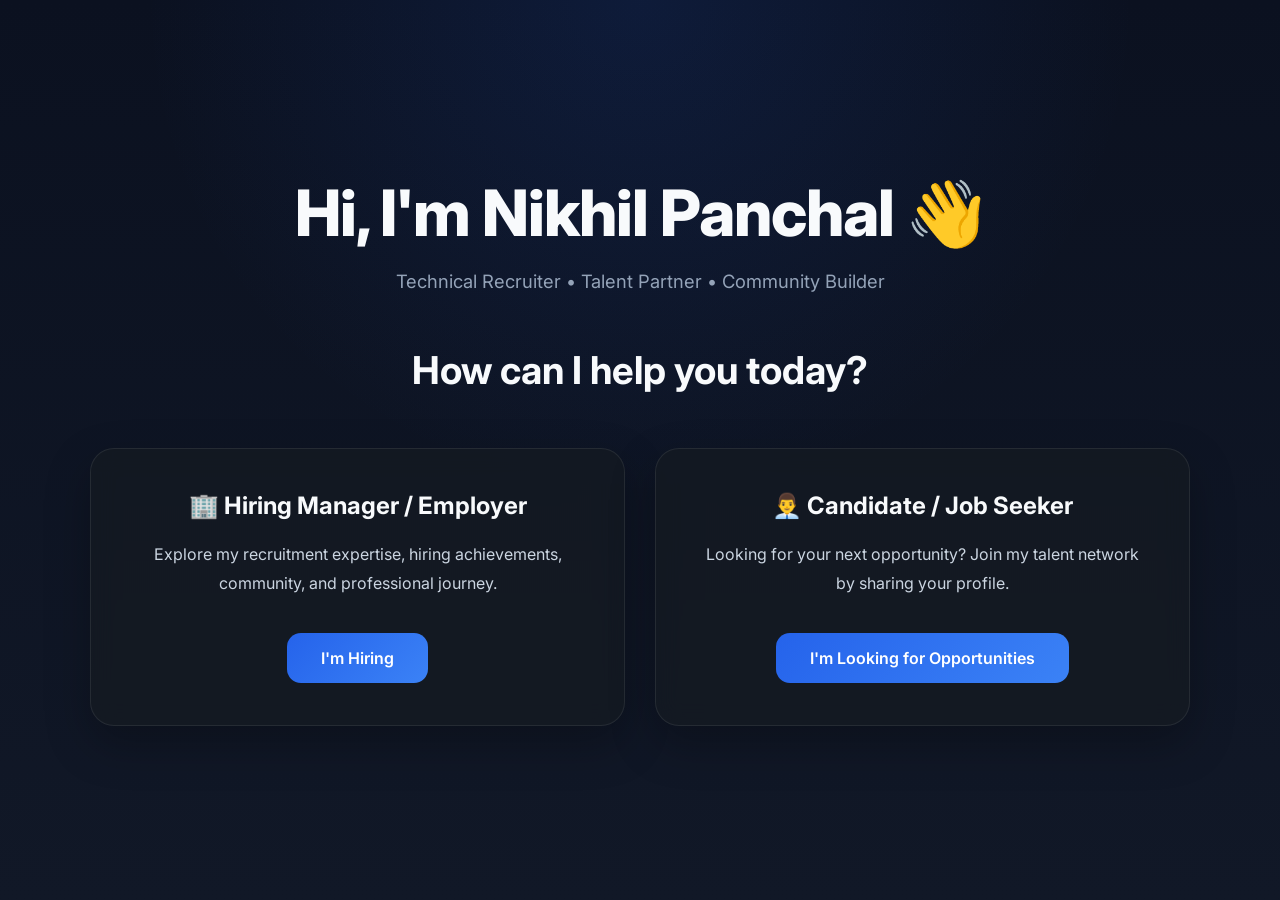
==== index.html @ cc6cc785 "Launch new recruiter portfolio with SEO and GitHub Pages updates" ====
<!DOCTYPE html>
<html lang="en">
<head>
    <meta charset="UTF-8">
    <meta name="viewport" content="width=device-width, initial-scale=1.0">
    <title>Nikhil Panchal | Welcome</title>

    <link rel="icon" href="assets/Icons/favicon.ico">
    <link rel="stylesheet" href="landing.css">
</head>

<body>

<div class="container">

    <div class="content">

        <h1>Hi, I'm Nikhil Panchal 👋</h1>

        <p class="tagline">
            Technical Recruiter • Talent Partner • Community Builder
        </p>

        <h2>How can I help you today?</h2>

        <div class="card-container">

            <div class="card">

                <h3>🏢 Hiring Manager / Employer</h3>

                <p>
                    Explore my recruitment expertise,
                    hiring achievements,
                    community,
                    and professional journey.
                </p>

                <a href="portfolio.html?visitor=hiring" class="btn">
                 I'm Hiring
                </a>

            </div>

            <div class="card">

                <h3>👨‍💼 Candidate / Job Seeker</h3>

                <p>
                    Looking for your next opportunity?
                    Join my talent network by sharing your profile.
                </p>

                <a href="portfolio.html?visitor=candidate" class="btn">
                I'm Looking for Opportunities
                </a>

            </div>

        </div>

    </div>

</div>

</body>
</html>
---- landing.css ----
/* Google Font */
@import url('https://fonts.googleapis.com/css2?family=Inter:wght@300;400;500;600;700&display=swap');

*{
    margin:0;
    padding:0;
    box-sizing:border-box;
}

body{
    font-family:'Inter',sans-serif;
    color:#F8FAFC;

    background:
        radial-gradient(circle at top,#2563EB20,transparent 45%),
        linear-gradient(180deg,#0B1120,#111827);

    overflow-x:hidden;
}

.container{
    min-height:100vh;

    display:flex;

    justify-content:center;

    align-items:center;

    padding:60px 24px;

    position:relative;
}

.content{
    width:100%;
    max-width:1100px;
    text-align:center;
}

h1{

    font-size:4rem;

    font-weight:800;

    letter-spacing:-1px;

    margin-bottom:18px;

    opacity:0;

    animation:fadeDown .8s forwards;

}

.tagline{

    color:#94A3B8;

    font-size:1.15rem;

    margin-bottom:55px;

    opacity:0;

    animation:fadeDown .8s .15s forwards;

}

h2{

    font-size:2.4rem;

    margin-bottom:55px;

    opacity:0;

    animation:fadeDown .8s .3s forwards;

}

.card-container{
    display:grid;
    grid-template-columns:repeat(auto-fit,minmax(320px,1fr));
    gap:30px;
}

.card{

    background:rgba(22,27,34,.72);

    backdrop-filter:blur(12px);

    border:1px solid rgba(255,255,255,.08);

    border-radius:24px;

    padding:42px;

    box-shadow:
        0 18px 45px rgba(0,0,0,.25);

    transition:.35s;

    opacity:0;

    animation:fadeUp .8s forwards;

}

.card:hover{

    transform:
        translateY(-8px)
        scale(1.02);

    border-color:#3B82F6;

    box-shadow:
        0 30px 60px rgba(37,99,235,.22);

}

.card h3{

    font-size:1.5rem;

    margin-bottom:20px;
}

.card p{

    color:#CBD5E1;

    line-height:1.8;

    margin-bottom:35px;

}

.btn{

    display:inline-block;

    text-decoration:none;

    color:white;

    background:linear-gradient(135deg,#2563EB,#3B82F6);

    padding:15px 34px;

    border-radius:14px;

    font-weight:600;

    transition:.35s;

}

.btn:hover{

    transform:translateY(-2px);

    box-shadow:

    0 12px 30px rgba(37,99,235,.35);

}

@media(max-width:768px){

    h1{

        font-size:2.2rem;
    }

    h2{

        font-size:1.6rem;
    }

    .card{

        padding:30px;
    }
}

.success-icon{
    font-size:70px;
    margin-bottom:20px;
}

.privacy-note{
    margin-top:20px;
    font-size:15px;
    color:#666;
}

.button-group{
    display:flex;
    justify-content:center;
    gap:15px;
    flex-wrap:wrap;
    margin-top:30px;
}

.btn-secondary{
    background:#ffffff;
    color:#2563eb;
    border:2px solid #2563eb;
}

.btn-secondary:hover{
    background:#2563eb;
    color:#fff;
}

.thank-you-card{
    max-width:650px;
    text-align:center;
}

.success-icon{
    font-size:70px;
    margin-bottom:20px;
    animation:pop .6s ease;
}

@keyframes pop{
    0%{
        transform:scale(.5);
        opacity:0;
    }
    100%{
        transform:scale(1);
        opacity:1;
    }
}

.thankyou-buttons{
    display:flex;
    flex-direction:column;
    gap:15px;
    margin-top:30px;
}

.btn-outline{
    background:#fff;
    color:#2563eb;
    border:2px solid #2563eb;
}

.btn-outline:hover{
    background:#2563eb;
    color:#fff;
}

.card:nth-child(1){

    animation-delay:.45s;

}

.card:nth-child(2){

    animation-delay:.6s;

}

@keyframes fadeDown{

    from{

        opacity:0;

        transform:translateY(-30px);

    }

    to{

        opacity:1;

        transform:translateY(0);

    }

}

@keyframes fadeUp{

    from{

        opacity:0;

        transform:translateY(30px);

    }

    to{

        opacity:1;

        transform:translateY(0);

    }

}
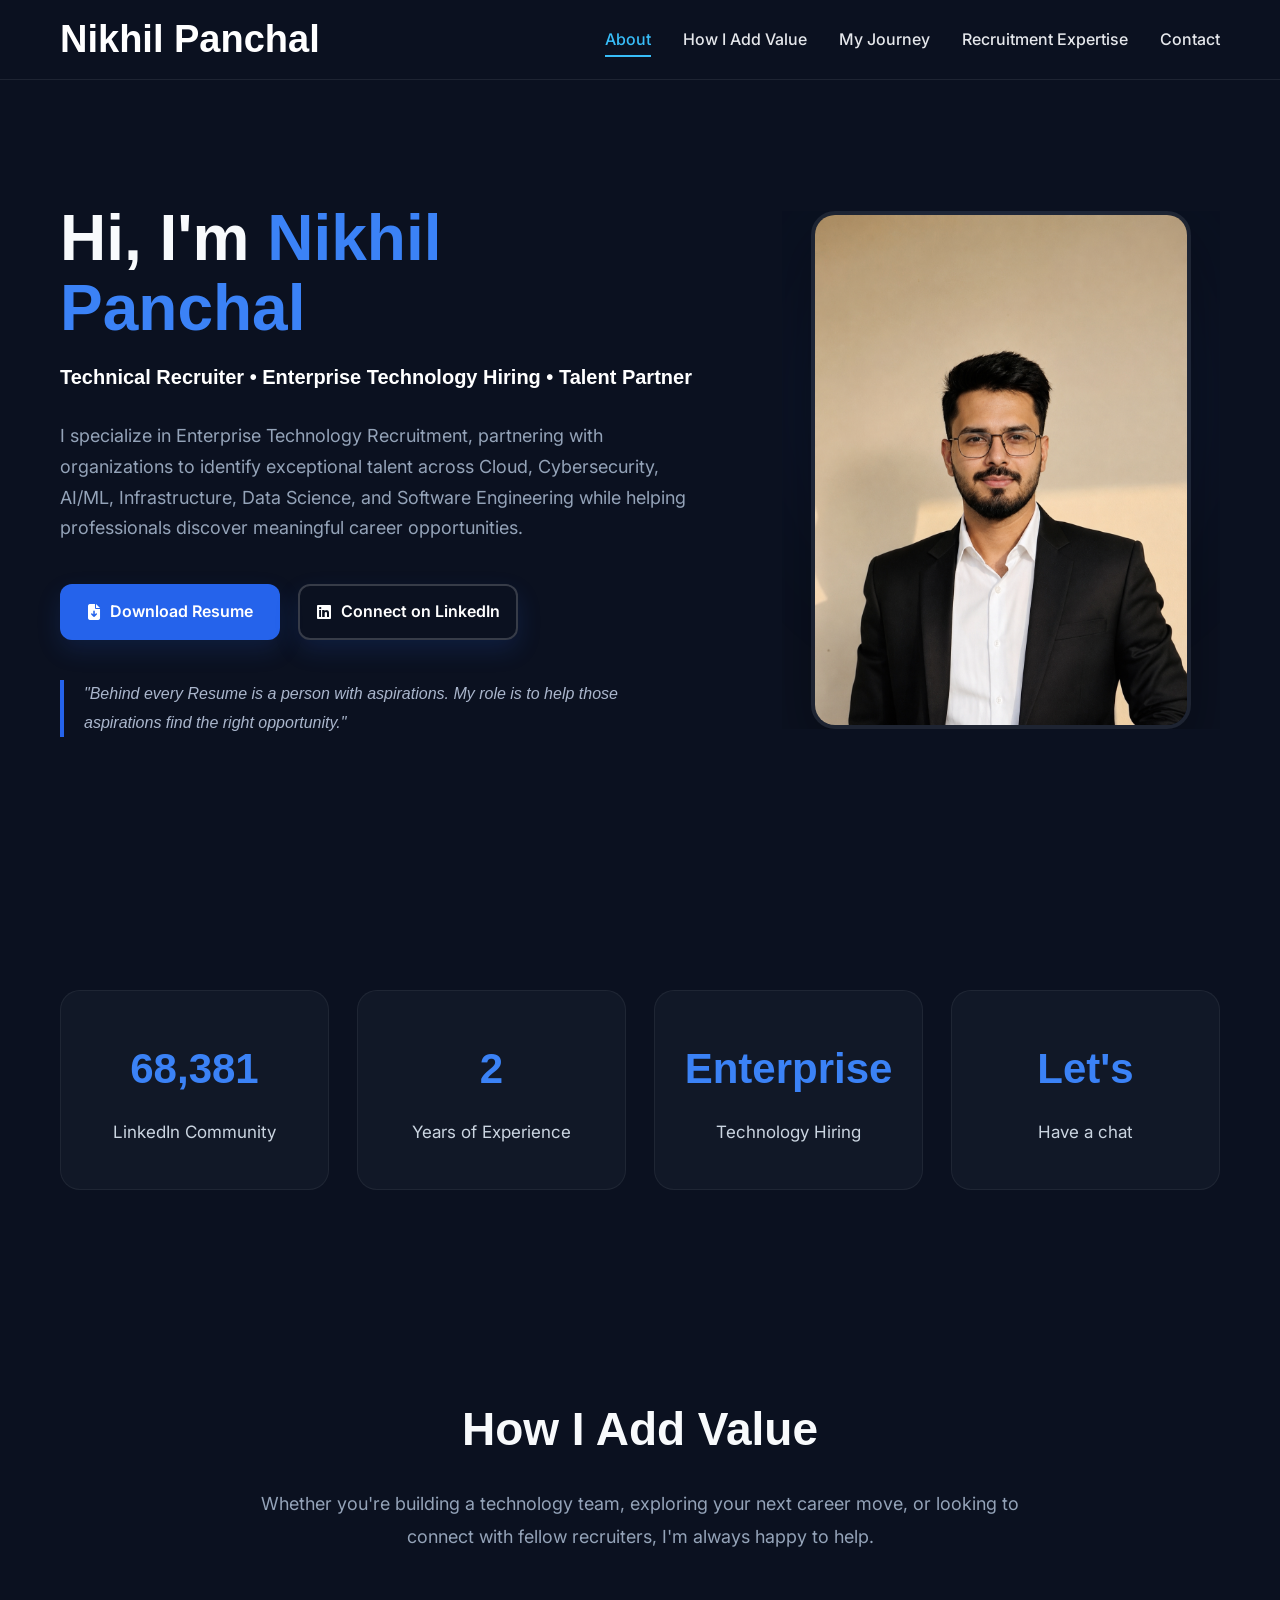
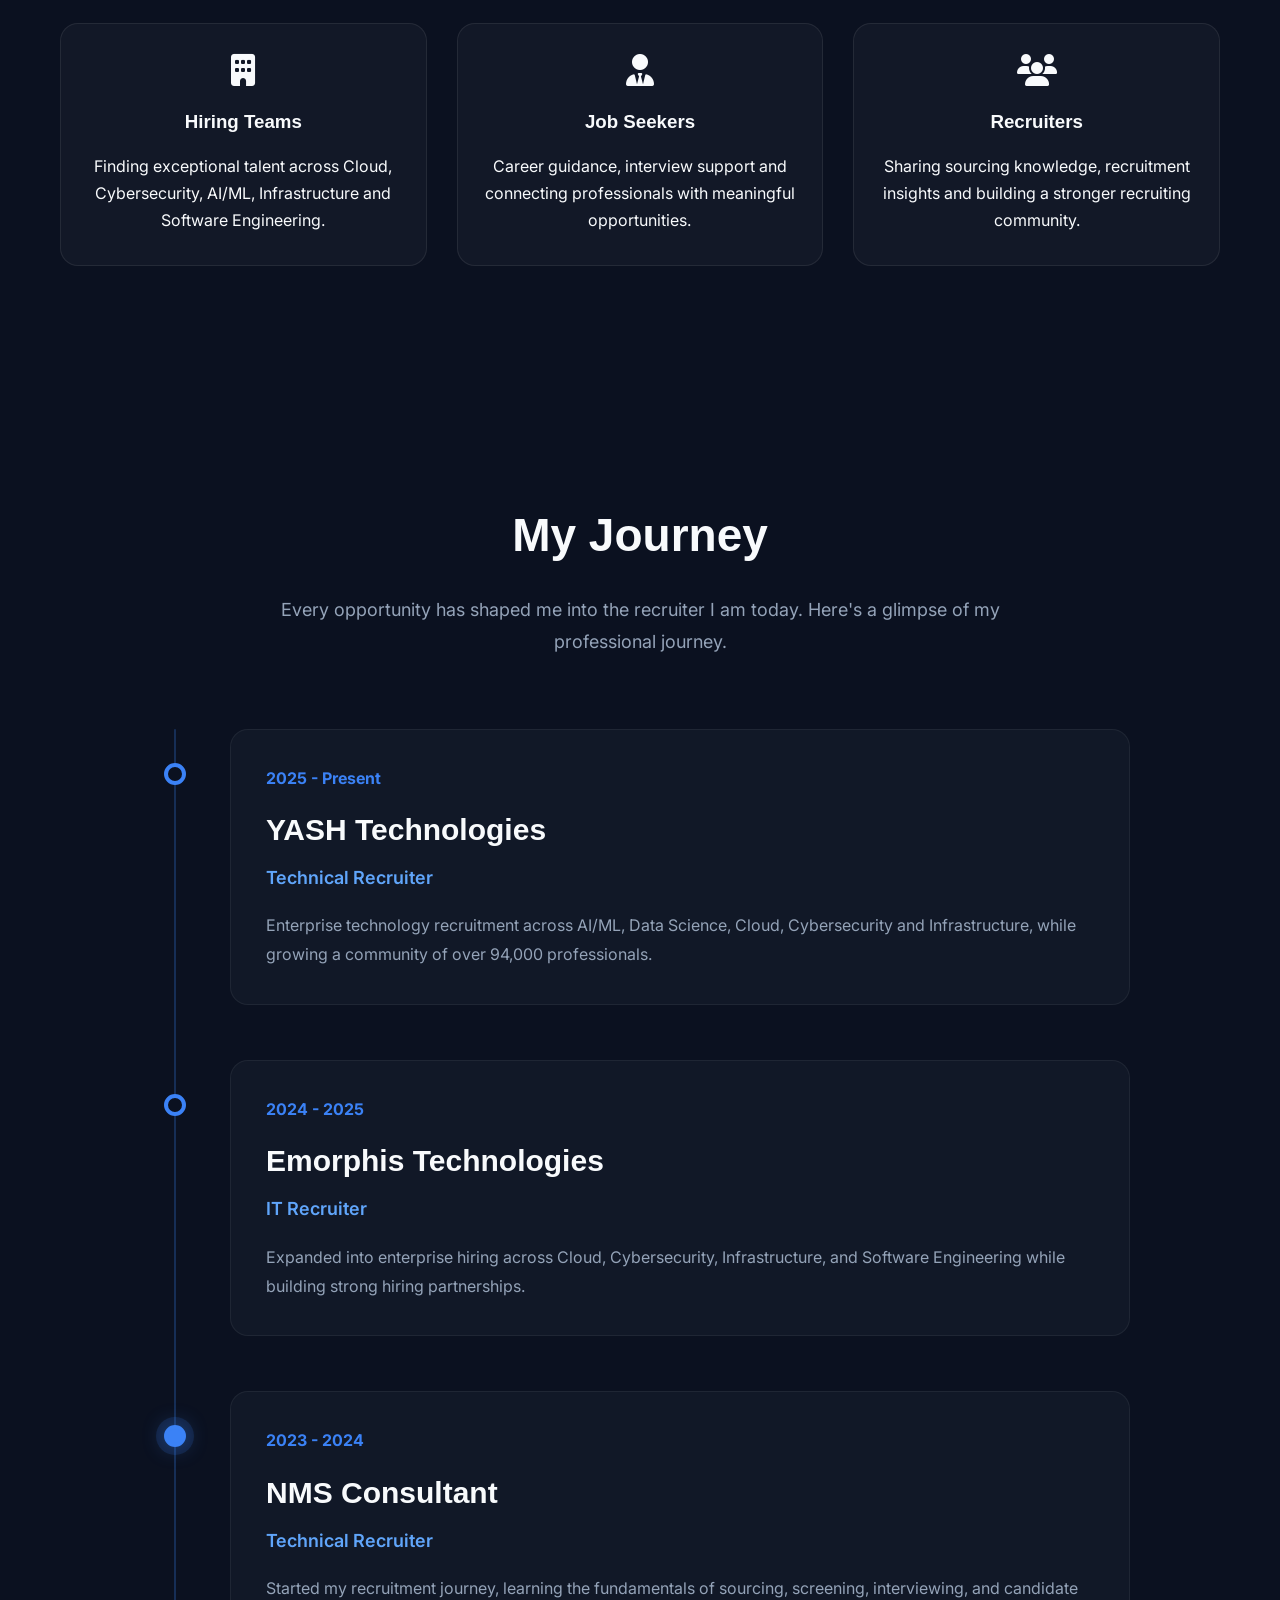
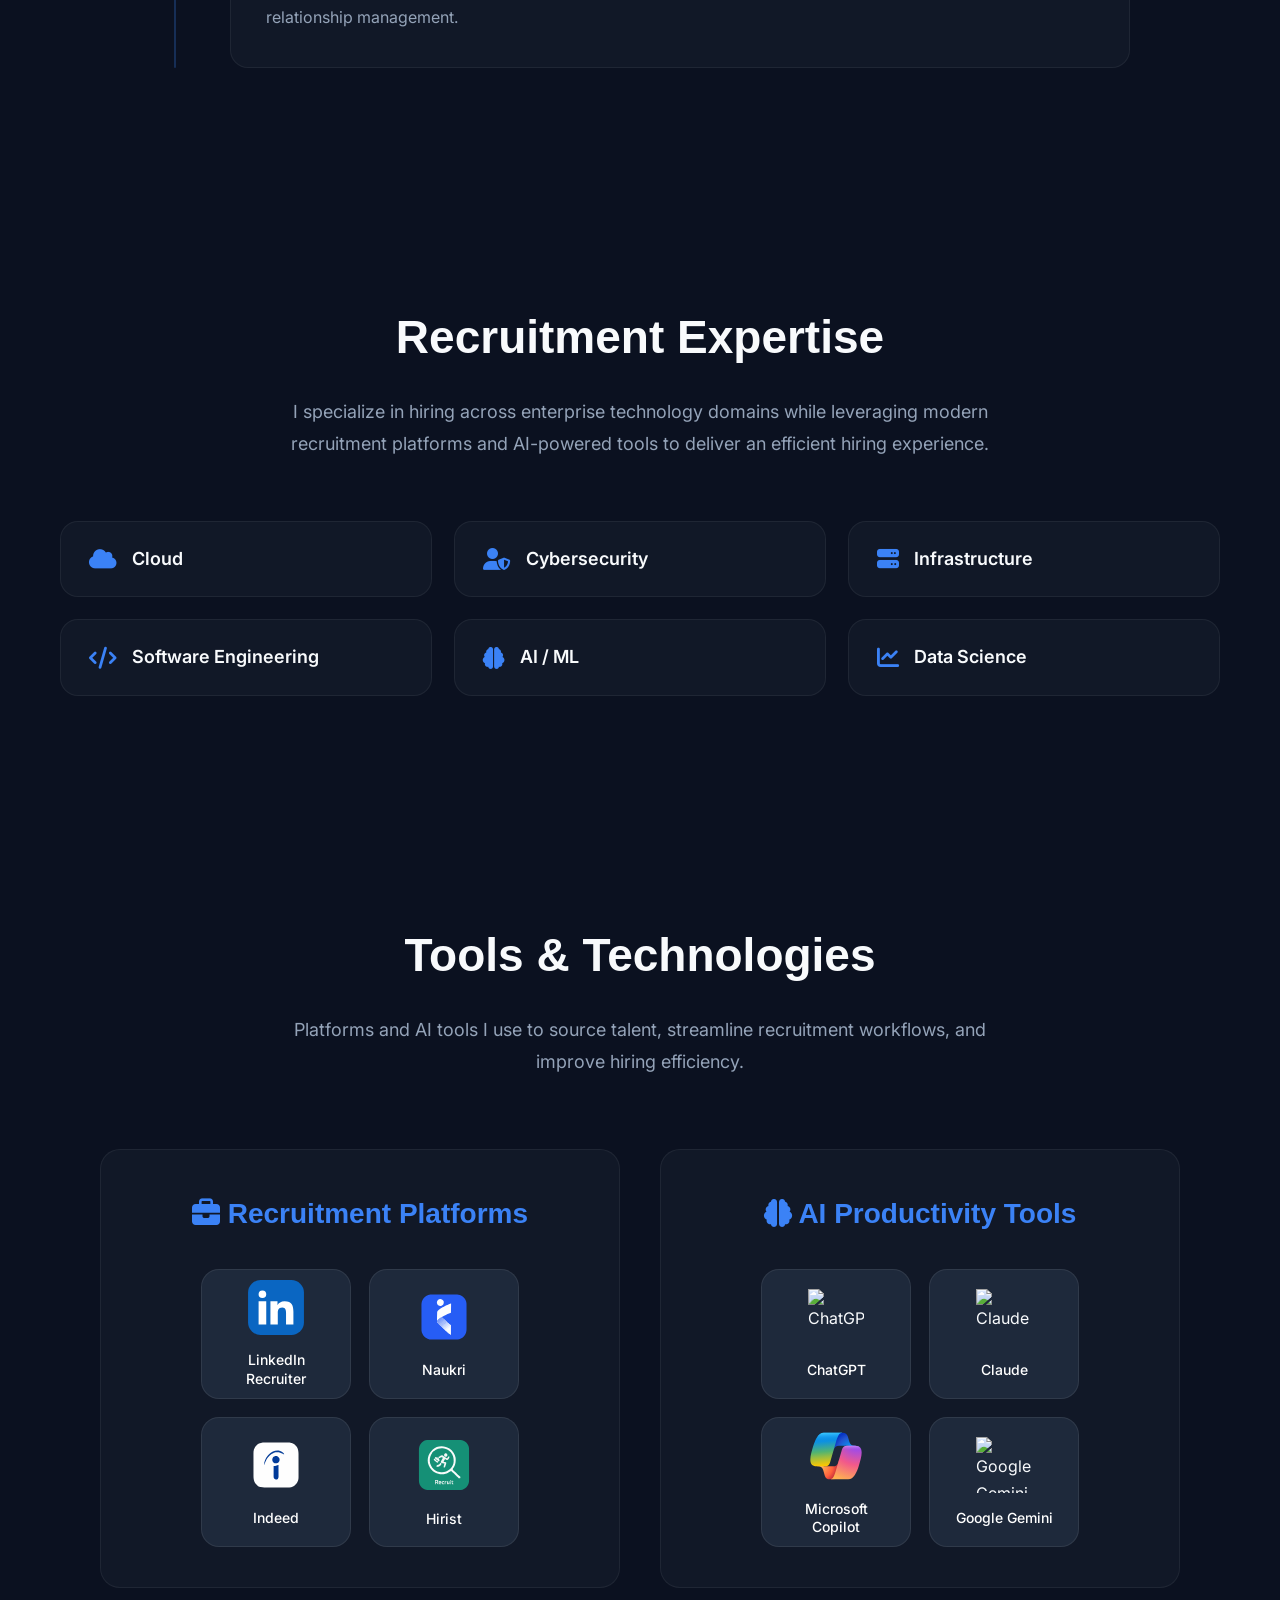
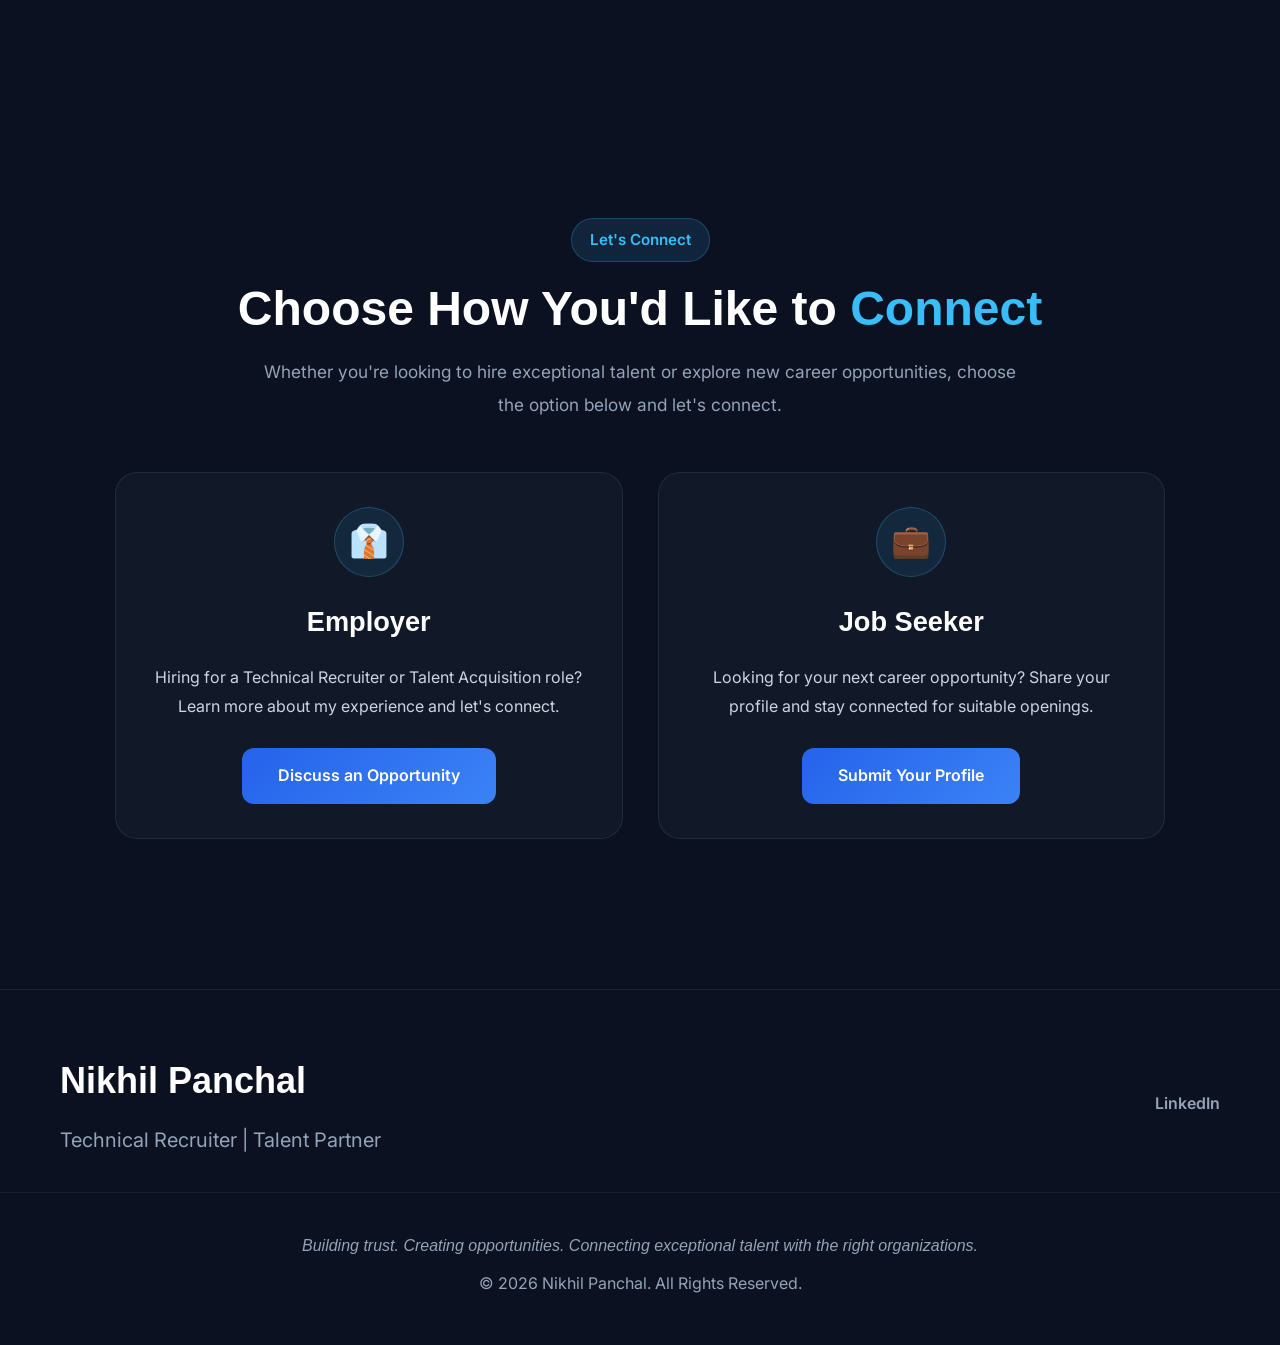
==== commit fb1189ce: "Redesign portfolio contact flow and remove landing page" ====
--- a/index.html
+++ b/index.html
@@ -1,58 +1,588 @@
 <!DOCTYPE html>
 <html lang="en">
+
 <head>
+
+    <!-- ==========================================
+         BASIC META
+    =========================================== -->
+
     <meta charset="UTF-8">
+
     <meta name="viewport" content="width=device-width, initial-scale=1.0">
-    <title>Nikhil Panchal | Welcome</title>
-
-    <link rel="icon" href="assets/Icons/favicon.ico">
-    <link rel="stylesheet" href="landing.css">
+
+    <title>Nikhil Panchal | Technical Recruiter | Talent Partner</title>
+
+    <meta name="description"
+        content="Technical Recruiter with experience in Enterprise Technology Hiring across Cloud, Cybersecurity, AI/ML, Data Science, Infrastructure and Software Engineering. Explore my experience, skills and recruitment expertise.">
+
+    <meta name="keywords"
+        content="Technical Recruiter, Talent Acquisition, IT Recruiter, Enterprise Hiring, Cloud Recruitment, Cybersecurity Recruitment, AI Recruitment, Data Science Recruitment, Recruitment Portfolio, Nikhil Panchal">
+
+    <meta name="author"
+        content="Nikhil Panchal">
+
+    <meta name="robots"
+        content="index, follow">
+
+    <meta name="theme-color"
+        content="#0F172A">
+
+    <!-- ==========================================
+         CANONICAL
+    =========================================== -->
+
+    <link rel="canonical" href="https://nikhillpanchal.github.io/Nikhil-Panchal---Portfolio/">
+
+    <!-- ==========================================
+         FAVICON
+    =========================================== -->
+
+    <link rel="icon"
+        type="image/png"
+        href="assets/images/favicon.png">
+
+    <link rel="apple-touch-icon"
+        href="assets/images/favicon.png">
+
+    <!-- ==========================================
+         OPEN GRAPH (LinkedIn / Facebook / WhatsApp)
+    =========================================== -->
+
+    <meta property="og:title"
+        content="Nikhil Panchal | Technical Recruiter">
+
+    <meta property="og:description"
+        content="Technical Recruiter specializing in Enterprise Technology Hiring, Cloud, Cybersecurity, AI/ML, Infrastructure and Software Engineering.">
+
+    <meta property="og:type"
+        content="website">
+
+    <meta property="og:url"
+      content="https://nikhillpanchal.github.io/Nikhil-Panchal---Portfolio/">
+
+    <meta property="og:image"
+      content="https://nikhillpanchal.github.io/Nikhil-Panchal---Portfolio/assets/images/og-image.jpg">
+
+    <meta property="og:site_name"
+        content="Nikhil Panchal Portfolio">
+
+    <meta property="og:locale"
+        content="en_IN">
+
+
+    <!-- ==========================================
+         MICROSOFT
+    =========================================== -->
+
+    <meta name="msapplication-TileColor"
+        content="#0F172A">
+
+    <!-- ==========================================
+         GOOGLE FONTS
+    =========================================== -->
+
+    <link rel="preconnect"
+        href="https://fonts.googleapis.com">
+
+    <link rel="preconnect"
+        href="https://fonts.gstatic.com"
+        crossorigin>
+
+    <link
+        href="https://fonts.googleapis.com/css2?family=Inter:wght@300;400;500;600;700&family=Plus+Jakarta+Sans:wght@600;700;800&display=swap"
+        rel="stylesheet">
+
+    <!-- ==========================================
+         FONT AWESOME
+    =========================================== -->
+
+    <link rel="stylesheet"
+        href="https://cdnjs.cloudflare.com/ajax/libs/font-awesome/6.7.2/css/all.min.css">
+
+    <!-- ==========================================
+         MAIN CSS
+    =========================================== -->
+
+    <link rel="stylesheet"
+        href="style.css">
+
+    <!-- ==========================================
+         STRUCTURED DATA (SEO)
+    =========================================== -->
+
+    <script type="application/ld+json">
+{
+  "@context": "https://schema.org",
+  "@type": "Person",
+  "name": "Nikhil Panchal",
+  "jobTitle": "Technical Recruiter",
+  "url": "https://nikhillpanchal.github.io/Nikhil-Panchal---Portfolio/",
+  "image": "https://nikhillpanchal.github.io/Nikhil-Panchal---Portfolio/assets/images/og-image.jpg",
+  "sameAs": [
+    "https://www.linkedin.com/in/nikhilpanchal07/"
+  ]
+}
+</script>
+
 </head>
 
 <body>
 
-<div class="container">
-
-    <div class="content">
-
-        <h1>Hi, I'm Nikhil Panchal 👋</h1>
-
-        <p class="tagline">
-            Technical Recruiter • Talent Partner • Community Builder
+    <div id="loader">
+    <div class="spinner"></div>
+</div>
+
+
+<div id="scrollProgress"></div>
+
+    <!-- ================= NAVBAR ================= -->
+
+    <header class="navbar">
+    <div class="container">
+
+        <h2 class="logo">Nikhil Panchal</h2>
+
+        <button class="menu-toggle" id="menuToggle" aria-label="Open Menu">
+        &#9776;
+       </button>
+
+        <nav id="navbar">
+            <ul>
+                <li><a href="#hero" class="nav-link">About</a></li>
+                <li><a href="#help" class="nav-link">How I Add Value</a></li>
+                <li><a href="#journey" class="nav-link">My Journey</a></li>
+                <li><a href="#expertise" class="nav-link">Recruitment Expertise</a></li>
+                <li><a href="#contact" class="nav-link">Contact</a></li>
+            </ul>
+        </nav>
+
+    </div>
+</header>
+
+    <!-- ================= HERO ================= -->
+
+    <section id="hero" class="hero fade-section">
+
+        <div class="container hero-content">
+
+            <div class="hero-text">
+
+                <h1>
+
+                    Hi, I'm <span>Nikhil Panchal</span>
+
+                </h1>
+
+               <h2>
+               Technical Recruiter • Enterprise Technology Hiring • Talent Partner
+               </h2>
+
+               <p>
+                I specialize in Enterprise Technology Recruitment, partnering with organizations to identify exceptional talent across Cloud, Cybersecurity, AI/ML, Infrastructure, Data Science, and Software Engineering while helping professionals discover meaningful career opportunities.
+               </p>
+
+                <div class="hero-buttons">
+
+   <a id="resume-download"
+   href="assets/documents/Nikhil_Panchal.pdf"
+   download="Nikhil_Panchal.pdf"
+   class="btn btn-primary">
+    <i class="fas fa-file-arrow-down"></i>
+    Download Resume
+</a>
+
+    <a href="https://www.linkedin.com/in/nikhilpanchal07/"
+       target="_blank"
+       class="btn btn-secondary">
+        <i class="fab fa-linkedin"></i>
+        Connect on LinkedIn
+    </a>
+
+</div>
+<div class="hero-quote">
+
+    <p>
+        "Behind every Resume is a person with aspirations. My role is to help those aspirations find the right opportunity."
+    </p>
+
+</div>
+
+</div>
+
+<div class="hero-image">
+
+    <img src="assets/images/profile.jpeg" alt="Nikhil Panchal">
+
+</div>
+
+</div>
+
+</section>
+
+    
+
+    <!-- ================= STATS ================= -->
+
+    <section id="stats" class="fade-section">
+
+        <div class="container stats-grid">
+
+            <div class="card">
+
+                <h3 class="counter" data-target="94000">0</h3>
+                <p>LinkedIn Community</p>
+
+            </div>
+
+            <div class="card">
+
+                <h3 class="counter" data-target="3">0</h3>
+                <p>Years of Experience</p>
+
+            </div>
+
+            <div class="card">
+
+                <h3>Enterprise</h3>
+
+                <p>Technology Hiring</p>
+
+            </div>
+
+            <div class="card">
+
+                <h3>Let's</h3>
+
+                <p>Have a chat</p>
+
+            </div>
+
+        </div>
+
+    </section>
+
+<!-- ==========================
+     HOW I ADD VALUE
+========================== -->
+
+<section id="help" class="fade-section">
+
+    <div class="container">
+
+        <h2>How I Add Value</h2>
+
+        <p class="section-intro">
+            Whether you're building a technology team, exploring your next career move,
+            or looking to connect with fellow recruiters, I'm always happy to help.
         </p>
 
-        <h2>How can I help you today?</h2>
-
-        <div class="card-container">
-
-            <div class="card">
-
-                <h3>🏢 Hiring Manager / Employer</h3>
-
+        <div class="help-grid">
+
+            <div class="help-item">
+                <i class="fas fa-building"></i>
+                <h3>Hiring Teams</h3>
                 <p>
-                    Explore my recruitment expertise,
-                    hiring achievements,
-                    community,
-                    and professional journey.
+                    Finding exceptional talent across Cloud, Cybersecurity,
+                    AI/ML, Infrastructure and Software Engineering.
                 </p>
-
-                <a href="portfolio.html?visitor=hiring" class="btn">
-                 I'm Hiring
+            </div>
+
+            <div class="help-item">
+                <i class="fas fa-user-tie"></i>
+                <h3>Job Seekers</h3>
+                <p>
+                    Career guidance, interview support and connecting
+                    professionals with meaningful opportunities.
+                </p>
+            </div>
+
+            <div class="help-item">
+                <i class="fas fa-users"></i>
+                <h3>Recruiters</h3>
+                <p>
+                    Sharing sourcing knowledge, recruitment insights and
+                    building a stronger recruiting community.
+                </p>
+            </div>
+
+        </div>
+
+    </div>
+
+</section>
+
+
+
+    <!-- ================= ABOUT ================= -->
+
+
+
+    <!-- ==========================
+     MY JOURNEY
+========================== -->
+
+<section id="journey" class="fade-section">
+
+    <div class="container">
+
+        <h2>My Journey</h2>
+
+        <p class="section-intro">
+        Every opportunity has shaped me into the recruiter I am today. 
+        Here's a glimpse of my professional journey.
+
+        </p>
+
+        <div class="timeline">
+
+            <div class="timeline-item">
+                <div class="timeline-dot"></div>
+
+                <div class="timeline-content">
+
+                    <span class="timeline-year">2025 - Present</span>
+
+                    <h3>YASH Technologies</h3>
+
+                    <h4>Technical Recruiter</h4>
+
+                    <p> Enterprise technology recruitment across AI/ML, Data Science, Cloud, Cybersecurity and Infrastructure, while growing a community of over 94,000 professionals.
+
+                    </p>
+
+                </div>
+            </div>
+
+            <div class="timeline-item">
+                <div class="timeline-dot"></div>
+
+                <div class="timeline-content">
+
+                    <span class="timeline-year">2024 - 2025</span>
+
+                    <h3>Emorphis Technologies</h3>
+
+                    <h4>IT Recruiter</h4>
+
+                    <p>
+                        Expanded into enterprise hiring across Cloud, Cybersecurity,
+                        Infrastructure, and Software Engineering while building
+                        strong hiring partnerships.
+                    </p>
+
+                </div>
+            </div>
+
+            <div class="timeline-item">
+                <div class="timeline-dot active"></div>
+
+                <div class="timeline-content">
+
+                    <span class="timeline-year">2023 - 2024</span>
+
+                    <h3>NMS Consultant</h3>
+
+                    <h4>Technical Recruiter</h4>
+
+                    <p> Started my recruitment journey, learning the fundamentals of sourcing, screening, interviewing, and candidate relationship management.
+                       
+                    </p>
+
+                </div>
+            </div>
+
+        </div>
+
+    </div>
+
+</section>
+
+<!-- ================= EXPERTISE ================= -->
+
+<section id="expertise" class="fade-section">
+
+    <div class="container">
+
+        <h2>Recruitment Expertise</h2>
+
+        <p class="section-intro">
+            I specialize in hiring across enterprise technology domains while leveraging modern recruitment platforms and AI-powered tools to deliver an efficient hiring experience.
+        </p>
+
+        <div class="skills-grid">
+
+            <div class="skill">
+                <i class="fas fa-cloud"></i>
+                <span>Cloud</span>
+            </div>
+
+            <div class="skill">
+                <i class="fas fa-user-shield"></i>
+                <span>Cybersecurity</span>
+            </div>
+
+            <div class="skill">
+                <i class="fas fa-server"></i>
+                <span>Infrastructure</span>
+            </div>
+
+            <div class="skill">
+                <i class="fas fa-code"></i>
+                <span>Software Engineering</span>
+            </div>
+
+            <div class="skill">
+                <i class="fas fa-brain"></i>
+                <span>AI / ML</span>
+            </div>
+
+            <div class="skill">
+                <i class="fas fa-chart-line"></i>
+                <span>Data Science</span>
+            </div>
+
+        </div>
+
+    </div>
+
+</section>
+
+    <!-- ================= TOOLS & TECHNOLOGIES ================= -->
+
+<section id="tools" class="fade-section">
+
+    <div class="container">
+
+        <h2>Tools & Technologies</h2>
+
+        <p class="section-intro">
+            Platforms and AI tools I use to source talent, streamline recruitment workflows,
+            and improve hiring efficiency.
+        </p>
+
+        <div class="tools-grid">
+
+            <div class="tool-card">
+
+                <h3>
+                    <i class="fas fa-briefcase"></i>
+                    Recruitment Platforms
+                </h3>
+
+                <div class="tool-tags">
+
+    <div class="tool-item">
+        <img src="assets/icons/linkedin.svg" alt="LinkedIn Recruiter">
+        <span>LinkedIn Recruiter</span>
+    </div>
+
+    <div class="tool-item">
+        <img src="assets/icons/naukri.svg" alt="Naukri">
+        <span>Naukri</span>
+    </div>
+
+    <div class="tool-item">
+        <img src="assets/icons/indeed.svg" alt="Indeed">
+        <span>Indeed</span>
+    </div>
+
+    <div class="tool-item">
+        <img src="assets/icons/hirist.svg" alt="Hirist">
+        <span>Hirist</span>
+    </div>
+
+</div>
+
+            </div>
+
+            <div class="tool-card">
+
+                <h3>
+                    <i class="fas fa-brain"></i>
+                    AI Productivity Tools
+                </h3>
+
+                <div class="tool-tags">
+
+    <div class="tool-item">
+        <img src="assets/icons/chatgpt.svg" alt="ChatGPT">
+        <span>ChatGPT</span>
+    </div>
+
+    <div class="tool-item">
+        <img src="assets/icons/claude.svg" alt="Claude">
+        <span>Claude</span>
+    </div>
+
+    <div class="tool-item">
+        <img src="assets/icons/copilot.svg" alt="Microsoft Copilot">
+        <span>Microsoft Copilot</span>
+    </div>
+
+    <div class="tool-item">
+        <img src="assets/icons/gemini.svg" alt="Google Gemini">
+        <span>Google Gemini</span>
+    </div>
+
+</div>
+
+    </div>
+
+</section>
+
+    <!-- ================= CONTACT ================= -->
+
+<section id="contact" class="contact-section fade-section">
+
+    <div class="container">
+
+        <span class="section-tag">Let's Connect</span>
+
+        <h2>
+            Choose How You'd Like to
+            <span>Connect</span>
+        </h2>
+
+        <p class="contact-intro">
+            Whether you're looking to hire exceptional talent or explore new
+            career opportunities, choose the option below and let's connect.
+        </p>
+
+        <div class="connect-options">
+
+            <!-- Hiring Team -->
+
+            <div class="connect-card">
+
+                <div class="connect-icon">👔</div>
+
+                <h3>Employer</h3>
+
+                <p>
+                    Hiring for a Technical Recruiter or Talent Acquisition role? Learn more about my experience and let's connect.
+                </p>
+
+                <a href="candidate.html?visitor=hiring" class="connect-btn">
+                    Discuss an Opportunity
                 </a>
 
             </div>
 
-            <div class="card">
-
-                <h3>👨‍💼 Candidate / Job Seeker</h3>
+            <!-- Job Seeker -->
+
+            <div class="connect-card">
+
+                <div class="connect-icon">💼</div>
+
+                <h3>Job Seeker</h3>
 
                 <p>
-                    Looking for your next opportunity?
-                    Join my talent network by sharing your profile.
+                    Looking for your next career opportunity? Share your profile and stay connected for suitable openings.
                 </p>
 
-                <a href="portfolio.html?visitor=candidate" class="btn">
-                I'm Looking for Opportunities
+                <a href="candidate.html?visitor=candidate" class="connect-btn">
+                    Submit Your Profile
                 </a>
 
             </div>
@@ -61,9 +591,41 @@
 
     </div>
 
-</div>
+</section>
+    <!-- ================= FOOTER ================= -->
+
+    <footer>
+
+    <div class="footer-content">
+
+        <div class="footer-left">
+            <h3>Nikhil Panchal</h3>
+            <p>Technical Recruiter | Talent Partner</p>
+        </div>
+
+        <div class="footer-links">
+            <a href="https://linkedin.com/in/nikhilpanchal07" target="_blank">
+                LinkedIn
+            </a>
+        </div>
+
+    </div>
+
+    <div class="footer-bottom">
+        <p><em>Building trust. Creating opportunities. Connecting exceptional talent with the right organizations.</em></p>
+        <p>© 2026 Nikhil Panchal. All Rights Reserved.</p>
+    </div>
+
+</footer>
+
+<!-- Back To Top -->
+<button id="backToTop" title="Back to Top">
+    <i class="fas fa-arrow-up"></i>
+</button>
+
+<script src="js/portfolio.js"></script>
+<script src="js/candidate.js"></script>
+<script src="js/forms.js"></script>
 
 </body>
-</html>
-
-                                                    +</html>
--- a/style.css
+++ b/style.css
@@ -0,0 +1,2096 @@
+
+/* ==========================================
+   GOOGLE FONTS
+========================================== */
+@import url('https://fonts.googleapis.com/css2?family=Inter:wght@300;400;500;600;700&family=Plus+Jakarta+Sans:wght@600;700;800&display=swap');
+
+/* ==========================================
+   RESET
+========================================== */
+
+*{
+    margin:0;
+    padding:0;
+    box-sizing:border-box;
+}
+
+html{
+    scroll-behavior:smooth;
+    overflow-x:hidden;
+    width:100%;
+}
+
+body{
+    font-family:'Inter',sans-serif;
+    background:#0B1120;
+    color:#F8FAFC;
+    line-height:1.7;
+
+    width:100%;
+    max-width:100%;
+    overflow-x:hidden;
+    position:relative;
+}
+
+/* ==========================================
+   GLOBAL CONTAINER
+========================================== */
+
+.container{
+
+    width:100%;
+    max-width:1200px;
+
+    margin:auto;
+
+    padding:0 20px;
+
+}
+
+section{
+    padding:80px 0;
+    overflow:hidden;
+}
+
+.section-header{
+
+    max-width:800px;
+
+    margin:0 auto 60px;
+
+    text-align:center;
+
+}
+
+h1,h2,h3{
+    font-family:'Plus Jakarta Sans',sans-serif;
+}
+
+p{
+    color:#94A3B8;
+}
+
+/* ==========================================
+   NAVBAR
+========================================== */
+
+.navbar{
+
+    position:fixed;
+
+    top:0;
+    left:0;
+
+    width:100%;
+
+    height:80px;
+
+    background:#0B1120;
+
+    border-bottom:1px solid rgba(255,255,255,.08);
+
+    z-index:1000;
+
+}
+
+body{
+    padding-top:80px;
+}
+
+.navbar .container{
+
+    display:flex;
+
+    justify-content:space-between;
+
+    align-items:center;
+
+    height:100%;
+
+}
+
+.logo{
+
+    font-size:38px;
+
+    font-weight:800;
+
+    color:white;
+
+    cursor:pointer;
+
+    transition:
+        color .3s ease,
+        transform .3s ease,
+        text-shadow .3s ease;
+
+}
+
+.logo:hover{
+
+    color:#38BDF8;
+
+    transform:scale(1);
+
+    text-shadow:0 0 20px rgba(56,189,248,.35);
+
+}
+
+nav ul{
+
+    display:flex;
+
+    gap:32px;
+
+    list-style:none;
+
+}
+
+nav a{
+
+    color:#E5E7EB;
+
+    text-decoration:none;
+
+    transition:.3s;
+
+    font-weight:500;
+
+}
+
+/* Hamburger Button */
+
+.menu-toggle{
+    display:none;
+    background:transparent;
+    border:none;
+    color:#fff;
+    font-size:32px;
+    font-weight:700;
+    line-height:1;
+    cursor:pointer;
+    padding:8px;
+    width:48px;
+    height:48px;
+    align-items:center;
+    justify-content:center;
+}
+/* ===============================
+   Navigation Underline Animation
+=============================== */
+
+.nav-link{
+    position:relative;
+}
+
+.nav-link::after{
+
+    content:"";
+
+    position:absolute;
+
+    left:0;
+    bottom:-8px;
+
+    width:0%;
+
+    height:2px;
+
+    background:#38BDF8;
+
+    transition:width .35s ease;
+
+}
+
+.nav-link:hover::after{
+    width:100%;
+}
+
+.nav-link.active::after{
+    width:100%;
+}
+
+
+nav a:hover{
+
+    color:#3B82F6;
+
+}
+
+/* ==========================
+   MENU TOGGLE
+========================== */
+
+.menu-toggle{
+    display:none;
+    background:none;
+    border:none;
+    color:#fff;
+    font-size:28px;
+    cursor:pointer;
+}
+
+
+/* ==========================================
+   HERO
+========================================== */
+
+.hero{
+    min-height:calc(100dvh - 80px);
+
+    display:flex;
+
+    align-items:center;
+
+    padding:40px 0 80px;
+}
+
+.hero-content{
+
+    display:grid;
+
+    grid-template-columns:1.3fr .9fr;
+
+    gap:90px;
+
+    align-items:center;
+
+}
+
+.tag{
+
+    display:inline-block;
+
+    padding:8px 18px;
+
+    border-radius:999px;
+
+    background:#1E3A8A;
+
+    color:white;
+
+    font-size:13px;
+
+    letter-spacing:1px;
+
+    margin-bottom:24px;
+
+}
+
+.hero-text{
+    position:relative;
+}
+
+.hero-text h1{
+
+    font-size:64px;
+
+    line-height:1.1;
+
+    margin-bottom:18px;
+
+}
+
+.hero-text span{
+
+    color:#3B82F6;
+
+}
+
+.hero-text h2{
+    font-size:20px;
+    font-weight:600;
+    color:#fff;
+    margin-bottom:28px;
+    line-height:1.6;
+}
+
+.hero-text p{
+
+    max-width:650px;
+
+    font-size:18px;
+
+}
+
+.hero-buttons{
+
+    display:flex;
+
+    gap:18px;
+
+    margin:40px 0;
+
+    flex-wrap:wrap;
+
+}
+
+.btn{
+
+    display:inline-flex;
+
+    align-items:center;
+
+    justify-content:center;
+
+    gap:10px;
+
+    min-width:220px;
+
+    height:56px;
+
+    border-radius:12px;
+
+    text-decoration:none;
+
+    font-weight:600;
+
+    transition:.3s;
+
+}
+
+.btn{
+
+    box-shadow:0 10px 25px rgba(37,99,235,.15);
+
+}
+
+.btn-primary{
+
+    background:#2563EB;
+
+    color:white;
+
+}
+
+.btn-primary:hover{
+
+    transform:translateY(-4px);
+
+}
+
+.btn-secondary{
+
+    border:2px solid rgba(255,255,255,.18);
+
+    color:white;
+
+}
+
+.btn-secondary:hover{
+
+    background:white;
+
+    color:#0B1120;
+
+}
+
+.hero-image{
+
+    display:flex;
+
+    justify-content:center;
+
+    position:relative;
+
+    overflow:hidden;
+
+    transition:transform .35s ease;
+
+}
+
+.hero-image img{
+
+    width:380px;
+
+    max-width:100%;
+
+    border-radius:24px;
+
+    border:4px solid rgba(255,255,255,.08);
+
+    box-shadow:0 25px 60px rgba(0,0,0,.35);
+
+    transition:transform .35s ease, box-shadow .35s ease;
+
+}
+
+.hero-image img:hover{
+
+    transform:scale(1.02);
+
+    box-shadow:0 35px 70px rgba(0,0,0,.45);
+
+}
+
+.hero-image:hover{
+
+    transform:translateY(-6px);
+
+}
+
+.hero-image::before{
+
+    content:"";
+
+    position:absolute;
+
+    width:380px;
+
+    height:380px;
+
+    background:radial-gradient(
+        circle,
+        rgba(37,99,235,.35),
+        transparent 70%
+    );
+
+    filter:blur(80px);
+
+    z-index:-1;
+
+}
+
+.hero-quote{
+
+    margin-top:30px;
+
+    padding-left:20px;
+
+    border-left:4px solid #2563EB;
+
+    max-width:600px;
+
+}
+
+.hero-quote p{
+    margin:0;
+    font-size:16px;
+    font-style:italic;
+    color:#AAB6CC;
+    line-height:1.8;
+}
+
+/* ==========================================
+   STATS
+========================================== */
+
+#stats{
+    padding:90px 0;
+}
+
+.stats-grid{
+    display:grid;
+    grid-template-columns:repeat(4,1fr);
+    gap:28px;
+}
+
+@media (max-width:992px){
+
+    .stats-grid{
+        grid-template-columns:repeat(2,1fr);
+    }
+
+}
+
+@media (max-width:576px){
+
+    .stats-grid{
+        grid-template-columns:1fr;
+    }
+
+}
+
+.card{
+
+    background:#111827;
+
+    border:1px solid rgba(255,255,255,.06);
+
+    border-radius:20px;
+
+    padding:42px 28px;
+
+    text-align:center;
+
+    transition:all .35s ease;
+
+}
+
+.card:hover{
+
+    transform: translateY(-10px);
+
+    border-color:#38BDF8;
+
+    box-shadow:
+        0 20px 45px rgba(37,99,235,.22),
+        0 0 20px rgba(56,189,248,.12);
+
+}
+
+.card h3{
+
+    color:#3B82F6;
+
+    font-size:42px;
+
+    margin-bottom:14px;
+
+    font-weight:700;
+
+}
+
+.card p{
+
+    color:#CBD5E1;
+
+    font-size:17px;
+
+}
+
+.counter{
+
+    display:inline-block;
+
+    min-width:90px;
+
+}
+
+
+
+/* ==========================
+   RESPONSIVE NAVBAR
+========================== */
+
+@media (max-width:768px){
+
+    .menu-toggle{
+        display:block;
+    }
+
+    #navbar{
+        display:none;
+        position:absolute;
+        top:80px;
+        left:0;
+        width:100%;
+        background:#0B1120;
+        border-top:1px solid rgba(255,255,255,.08);
+        padding:20px 0;
+    }
+
+    #navbar.active{
+        display:block;
+    }
+
+    #navbar ul{
+        display:flex;
+        flex-direction:column;
+        gap:20px;
+        align-items:center;
+    }
+
+    .logo{
+        font-size:2rem;
+    }
+
+}
+
+/* ==========================================
+   HOW I ADD VALUE
+========================================== */
+
+#help{
+    padding:110px 0;
+}
+
+#help h2{
+    text-align:center;
+    font-size:46px;
+    margin-bottom:20px;
+}
+
+.section-intro{
+    max-width:760px;
+    margin:0 auto 70px;
+    text-align:center;
+    color:#94A3B8;
+    font-size:18px;
+    line-height:1.8;
+}
+
+
+
+.help-grid{
+    display:grid;
+    grid-template-columns:repeat(3,1fr);
+    gap:30px;
+    margin-top:60px;
+}
+
+.help-item{
+
+    text-align:center;
+
+    padding:30px 25px;
+
+    background:rgba(255,255,255,.03);
+
+    border:1px solid rgba(255,255,255,.08);
+
+    border-radius:18px;
+
+    transition:.3s ease;
+
+}
+
+.help-item:hover{
+
+    transform:translateY(-6px);
+
+    border-color:var(--primary-color);
+
+}
+
+.help-item i{
+
+    font-size:32px;
+
+    color:var(--primary-color);
+
+    margin-bottom:20px;
+
+}
+
+.help-item h3{
+
+    margin-bottom:15px;
+
+}
+
+.help-item p{
+
+    color:var(--text-secondary);
+
+    line-height:1.7;
+
+}
+
+.help-card{
+
+    padding:30px;
+
+    min-height:320px;
+
+    display:flex;
+
+    flex-direction:column;
+
+    align-items:center;
+
+    justify-content:flex-start;
+
+}
+
+.help-card:hover{
+
+transform: translateY(-8px);
+
+border-color:#38BDF8;
+
+box-shadow:
+    0 18px 40px rgba(37,99,235,.20),
+    0 0 18px rgba(56,189,248,.10);
+}
+
+.help-card i{
+
+    width: 78px;
+
+    height:78px;
+
+    border-radius:50%;
+
+    background:#1E3A8A20;
+
+    color:#3B82F6;
+
+    display:flex;
+
+    align-items:center;
+
+    justify-content:center;
+
+    margin:0 auto 24px;
+
+    font-size:30px;
+
+    transition:.35s;
+
+}
+
+.help-card:hover i{
+
+    background:#2563EB;
+
+    color:white;
+
+    transform:rotate(10deg);
+
+}
+
+.help-card h3{
+
+    font-size:2rem;
+
+    margin-bottom:15px;
+
+}
+
+
+.help-card h3::after{
+
+    content:"";
+
+    display:block;
+
+    width:50px;
+
+    height:3px;
+
+    background:var(--primary-color);
+
+    margin:14px auto 0;
+
+    border-radius:999px;
+
+}
+
+.help-card p{
+
+    max-width:230px;
+
+    margin:auto;
+
+    line-height:1.8;
+
+}
+
+/* ==========================================
+   HOW I ADD VALUE - MOBILE
+========================================== */
+
+@media (max-width: 768px) {
+
+    .help-grid {
+        grid-template-columns: 1fr;
+        gap: 20px;
+    }
+
+    .help-card {
+        width: 100%;
+        max-width: 100%;
+        min-height: auto;
+    }
+
+}
+
+/* ==========================================
+   MY JOURNEY
+========================================== */
+
+#journey{
+    padding:120px 0;
+}
+
+#journey h2{
+    text-align:center;
+    font-size:46px;
+    margin-bottom:20px;
+}
+
+.timeline{
+
+    position:relative;
+
+    max-width:980px;
+
+    margin:70px auto 0;
+
+}
+
+.timeline::before{
+
+    content:"";
+
+    position:absolute;
+
+    left:24px;
+    top:0;
+
+    width:2px;
+    height:100%;
+
+    background:#3B82F6;
+
+    opacity:.25;
+
+    border-radius:10px;
+}
+
+.timeline-item{
+
+    position:relative;
+
+    padding-left:80px;
+
+    margin-bottom:55px;
+
+}
+
+.timeline-item:last-child{
+
+    margin-bottom:0;
+
+}
+
+.timeline-dot{
+
+    position:absolute;
+
+    left:14px;
+
+    top:34px;
+
+    width:22px;
+
+    height:22px;
+
+    border-radius:50%;
+
+    background:#0B1120;
+
+    border:4px solid #3B82F6;
+
+    z-index:2;
+
+}
+
+.timeline-dot.active{
+    background:#3B82F6;
+    box-shadow:
+        0 0 0 8px rgba(59,130,246,.15),
+        0 0 22px rgba(59,130,246,.45);
+}
+
+.timeline-content{
+
+    background:#111827;
+
+    border:1px solid rgba(255,255,255,.06);
+
+    border-radius:18px;
+
+    padding:35px;
+
+    transition:.35s ease;
+
+}
+
+.timeline-content:hover{
+
+transform: translateY(-8px);
+
+border-color:#38BDF8;
+
+box-shadow:
+    0 18px 40px rgba(37,99,235,.20),
+    0 0 18px rgba(56,189,248,.10);
+
+}
+
+.timeline-year{
+
+    display:inline-block;
+
+    color:#3B82F6;
+
+    font-weight:700;
+
+    margin-bottom:12px;
+
+}
+
+.timeline-content h3{
+
+    font-size:30px;
+
+    margin-bottom:8px;
+
+}
+
+.timeline-content h4{
+    color:#60A5FA;
+    margin-bottom:18px;
+    font-weight:600;
+    font-size:18px;
+}
+
+.timeline-content p{
+
+    line-height:1.8;
+
+}
+
+/* ==========================================
+   RECRUITMENT EXPERTISE
+========================================== */
+
+#expertise{
+    padding:110px 0;
+}
+
+#expertise h2{
+    text-align:center;
+    font-size:46px;
+    margin-bottom:20px;
+}
+
+#expertise .section-intro{
+    max-width:760px;
+    margin:0 auto 60px;
+}
+
+.skills-grid{
+
+    display:grid;
+
+    grid-template-columns:repeat(3,1fr);
+
+    gap:22px;
+
+}
+
+@media (max-width:992px){
+
+    .skills-grid{
+        grid-template-columns:repeat(2,1fr);
+    }
+
+}
+
+@media (max-width:576px){
+
+    .skills-grid{
+        grid-template-columns:1fr;
+    }
+
+}
+
+.skill{
+
+    background:#111827;
+
+    border:1px solid rgba(255,255,255,.06);
+
+    border-radius:18px;
+
+    padding:22px 28px;
+
+    display:flex;
+
+    align-items:center;
+
+    gap:15px;
+
+    transition:.35s ease;
+
+}
+
+.skill:hover{
+
+transform: translateY(-8px);
+
+border-color:#38BDF8;
+
+box-shadow:
+    0 18px 40px rgba(37,99,235,.20),
+    0 0 18px rgba(56,189,248,.10);
+
+}
+
+.skill i{
+
+    font-size:22px;
+
+    color:#3B82F6;
+
+}
+
+.skill span{
+
+    font-size:18px;
+
+    font-weight:600;
+
+}
+
+/* ==========================================
+   TOOLS & TECHNOLOGIES
+========================================== */
+
+#tools{
+    padding:110px 0;
+}
+
+#tools h2{
+    text-align:center;
+    font-size:46px;
+    margin-bottom:20px;
+}
+
+.tools-grid{
+
+    display:grid;
+
+    grid-template-columns:repeat(2,minmax(320px,520px));
+
+    justify-content:center;
+
+    gap:40px;
+
+}
+
+@media (max-width:900px){
+
+    .tools-grid{
+
+        grid-template-columns:1fr;
+
+    }
+
+}
+
+.tool-card{
+
+    background:#111827;
+
+    border:1px solid rgba(255,255,255,.06);
+
+    border-radius:20px;
+
+    padding:40px;
+
+    transition:.35s;
+
+}
+
+.tool-card{
+    width:100%;
+    max-width:520px;
+    margin:0 auto;
+}
+
+.tool-card:hover{
+
+transform: translateY(-8px);
+
+border-color:#38BDF8;
+
+box-shadow:
+    0 18px 40px rgba(37,99,235,.20),
+    0 0 18px rgba(56,189,248,.10);
+
+}
+
+.tool-card h3{
+
+    text-align:center;
+
+    margin-bottom:32px;
+
+    font-size:28px;
+
+    color:#3B82F6;
+
+}
+
+.tool-tags{
+    display:flex;
+    flex-wrap:wrap;
+    justify-content:center;
+    gap:18px;
+    margin-top:24px;
+}
+
+.tool-item{
+    width:150px;
+
+height:120px;
+    min-height:130px;
+
+    display:flex;
+    flex-direction:column;
+    justify-content:center;
+    align-items:center;
+
+    gap:16px;
+
+    padding:18px;
+
+    background:#1E293B;
+
+    border:1px solid rgba(255,255,255,.08);
+
+    border-radius:18px;
+
+    transition:.35s ease;
+}
+
+.tool-item:hover{
+
+    transform:
+        translateY(-8px)
+        scale(1.03);
+
+    border-color:#3B82F6;
+
+    box-shadow:
+        0 20px 40px rgba(59,130,246,.25);
+
+}
+
+.tool-item img{
+    width:56px;
+    height:56px;
+    object-fit:contain;
+}
+
+/* Only for Hirist */
+.tool-item img[alt="Hirist"]{
+    width:100px;
+    height:120px;
+}
+
+.tool-item span{
+
+    background:none;
+
+    padding:0;
+
+    font-size:14px;
+
+    font-weight:500;
+
+    color:#fff;
+
+    text-align:center;
+
+    line-height:1.35;
+
+}
+
+/* ==========================================
+   CONTACT
+========================================== */
+
+#contact{
+    padding:120px 0;
+}
+
+.contact-card{
+
+    max-width:900px;
+
+    margin:0 auto;
+
+    text-align:center;
+
+    background:#111827;
+
+    border:1px solid rgba(255,255,255,.06);
+
+    border-radius:24px;
+
+    padding:70px 60px;
+
+    transition:.35s ease;
+
+}
+
+.contact-card:hover{
+
+transform: translateY(-8px);
+
+border-color:#38BDF8;
+
+box-shadow:
+    0 18px 40px rgba(37,99,235,.20),
+    0 0 18px rgba(56,189,248,.10);
+
+}
+
+.contact-card h2{
+
+    font-size:44px;
+
+    margin-bottom:24px;
+
+}
+
+.contact-card p{
+
+    max-width:700px;
+
+    margin:0 auto;
+
+    color:#94A3B8;
+
+    line-height:1.9;
+
+    font-size:18px;
+
+}
+
+.contact-form{
+
+    max-width:700px;
+
+    margin:50px auto 0;
+
+}
+
+.form-group{
+
+    margin-bottom:20px;
+
+}
+
+.contact-form input,
+.contact-form textarea{
+
+    width:100%;
+
+    padding:16px 20px;
+
+    background:#161B22;
+
+    color:#fff;
+
+    border:1px solid rgba(255,255,255,.12);
+
+    border-radius:12px;
+
+    font-size:1rem;
+
+    transition:.3s ease;
+
+    font-family:inherit;
+
+}
+
+.contact-form textarea{
+
+    resize:vertical;
+
+    min-height:160px;
+
+}
+
+.contact-form input:focus,
+.contact-form textarea:focus{
+
+    outline:none;
+
+    border-color:#3B82F6;
+
+    box-shadow:0 0 0 4px rgba(59,130,246,.15);
+
+}
+
+/* ==========================================
+   DYNAMIC CONTACT CTA
+========================================== */
+
+/* Hide Candidate CTA by default */
+#candidate-contact{
+    display:none;
+}
+
+/* Wrapper for both CTAs */
+.contact-wrapper{
+    max-width:900px;
+    margin:0 auto;
+}
+
+/* CTA Badge */
+.contact-tag{
+
+    display:inline-block;
+
+    padding:8px 18px;
+
+    margin-bottom:18px;
+
+    background:rgba(59,130,246,.12);
+
+    color:#60A5FA;
+
+    border-radius:999px;
+
+    font-size:.9rem;
+
+    font-weight:600;
+
+}
+
+/* Hiring Form */
+.contact-form{
+
+    display:flex;
+
+    flex-direction:column;
+
+    gap:18px;
+
+    margin-top:40px;
+
+}
+
+/* Remove old spacing */
+.form-group{
+    margin-bottom:0;
+}
+
+/* Inputs */
+.contact-form input,
+.contact-form textarea{
+
+    width:100%;
+
+}
+
+/* Button Alignment */
+.contact-form button{
+
+    width:220px;
+
+    margin:10px auto 0;
+
+}
+
+/* Candidate CTA */
+
+#candidate-contact{
+
+    text-align:center;
+
+}
+
+#candidate-contact p{
+
+    margin-bottom:35px;
+
+}
+
+/* ================= FOOTER ================= */
+
+footer{
+    margin-top:30px;
+    border-top:1px solid rgba(255,255,255,.08);
+}
+
+.footer-content{
+    max-width:1200px;
+    margin:auto;
+    padding:60px 20px 35px;
+
+    display:flex;
+    justify-content:space-between;
+    align-items:center;
+    flex-wrap:wrap;
+    gap:30px;
+}
+
+.footer-left h3{
+    font-size:36px;
+    margin-bottom:12px;
+    color:#fff;
+}
+
+.footer-left p{
+    color:#94A3B8;
+    font-size:20px;
+}
+
+.footer-links{
+    display:flex;
+    gap:25px;
+}
+
+.footer-links a{
+    color:#94A3B8;
+    text-decoration:none;
+    font-weight:600;
+    transition:.3s;
+}
+
+.footer-links a{
+
+    position:relative;
+
+}
+
+.footer-links a::after{
+
+    content:"";
+
+    position:absolute;
+
+    left:0;
+    bottom:-4px;
+
+    width:0;
+
+    height:2px;
+
+    background:#38BDF8;
+
+    transition:width .3s ease;
+
+}
+
+.footer-links a:hover{
+
+    color:#38BDF8;
+
+}
+
+.footer-links a:hover::after{
+
+    width:100%;
+
+}
+
+.footer-bottom{
+    border-top:1px solid rgba(255,255,255,.06);
+    text-align:center;
+    padding:30px 20px 40px;
+}
+
+.footer-bottom p{
+    color:#94A3B8;
+    line-height:1.8;
+    margin:8px 0;
+}
+
+/* ================= FLOATING SCROLL BUTTONS ================= */
+
+#backToTop {
+    position: fixed;
+    bottom: 30px;
+    right: 30px;
+
+    width: 55px;
+    height: 55px;
+
+    border: none;
+    border-radius: 50%;
+
+    background: #3B82F6;
+    color: #fff;
+
+    font-size: 20px;
+
+    display: flex;
+    justify-content: center;
+    align-items: center;
+
+    cursor: pointer;
+
+    box-shadow: 0 10px 25px rgba(59,130,246,.35);
+
+    opacity: 0;
+    visibility: hidden;
+
+    transition: all .3s ease;
+
+    z-index: 9999;
+}
+
+#backToTop.show{
+    opacity:1;
+    visibility:visible;
+}
+
+#backToTop:hover{
+    background:#2563EB;
+    transform:translateY(-4px);
+}
+
+/* Active Navigation Link */
+
+.nav-link.active{
+    color: #38BDF8;
+}
+
+.nav-link.active::after{
+    width: 100%;
+}
+
+/* ===============================
+   Navbar Scroll State
+=============================== */
+
+.navbar{
+    transition:
+        background 0.35s ease,
+        box-shadow 0.35s ease,
+        padding 0.35s ease;
+}
+
+.navbar.scrolled{
+
+    background: rgba(15,23,42,0.92);
+
+    backdrop-filter: blur(14px);
+
+    box-shadow:
+        0 10px 30px rgba(0,0,0,.25);
+}
+
+/* ===============================
+   Scroll Progress Bar
+=============================== */
+
+#scrollProgress{
+    position: fixed;
+    top: 0;
+    left: 0;
+
+    width: 0%;
+    height: 4px;
+
+    background: linear-gradient(
+        90deg,
+        #38BDF8,
+        #0EA5E9
+    );
+
+    z-index: 9999;
+
+    transition: width 0.08s linear;
+}
+
+/* ===============================
+   Scroll Reveal Animation
+=============================== */
+
+.fade-section{
+    opacity: 0;
+    transform: translateY(50px);
+    transition:
+        opacity 0.8s ease,
+        transform 0.8s ease;
+}
+
+.fade-section.show{
+    opacity: 1;
+    transform: translateY(0);
+}
+
+/* ===============================
+   Premium Button Hover Effects
+=============================== */
+
+.btn{
+    position: relative;
+    overflow: hidden;
+    transition:
+        transform .3s ease,
+        box-shadow .3s ease;
+}
+
+.btn:hover{
+
+    transform: translateY(-4px);
+
+    box-shadow:
+        0 15px 35px rgba(56,189,248,.30);
+}
+
+.btn:active{
+    transform: translateY(-1px);
+}
+
+.btn i{
+    transition: transform .3s ease;
+}
+
+.btn:hover i{
+    transform: translateX(4px);
+}
+
+.btn::before{
+
+    content:"";
+
+    position:absolute;
+
+    top:0;
+    left:-100%;
+
+    width:100%;
+    height:100%;
+
+    background:linear-gradient(
+        120deg,
+        transparent,
+        rgba(255,255,255,.25),
+        transparent
+    );
+
+    transition:left .6s ease;
+}
+
+.btn:hover::before{
+    left:100%;
+}
+
+/* ===============================
+   Timeline Premium Hover
+=============================== */
+
+.timeline-item:hover .timeline-dot{
+
+    transform: scale(1.3);
+
+    background:#3B82F6;
+
+    box-shadow:
+        0 0 0 10px rgba(59,130,246,.18),
+        0 0 28px rgba(59,130,246,.45);
+
+    transition: all .35s ease;
+}
+
+.timeline-dot{
+    transition: all .35s ease;
+}
+
+.contact-buttons{
+
+    margin-top:40px;
+
+    display:flex;
+
+    justify-content:center;
+
+    gap:20px;
+
+    flex-wrap:wrap;
+
+}
+
+/* ===========================
+   Hero Responsive
+=========================== */
+
+@media (max-width:992px){
+
+    .hero-content{
+
+        grid-template-columns:1fr;
+
+        gap:50px;
+
+        text-align:center;
+
+    }
+
+    .hero-image{
+
+        order:-1;
+
+    }
+
+    .hero-buttons{
+
+        justify-content:center;
+
+    }
+
+}
+
+#loader{
+    position:fixed;
+    inset:0;
+    background:#0F172A;
+    display:flex;
+    justify-content:center;
+    align-items:center;
+    z-index:9999;
+    transition:opacity .4s ease, visibility .4s ease;
+}
+
+#loader.hidden{
+    opacity:0;
+    visibility:hidden;
+}
+
+.spinner{
+    width:48px;
+    height:48px;
+    border:4px solid rgba(255,255,255,.15);
+    border-top-color:#3B82F6;
+    border-radius:50%;
+    animation:spin 1s linear infinite;
+}
+
+@keyframes spin{
+    to{
+        transform:rotate(360deg);
+    }
+}
+
+a:focus-visible,
+button:focus-visible,
+input:focus-visible,
+textarea:focus-visible{
+
+    outline:3px solid #3B82F6;
+
+    outline-offset:4px;
+
+    border-radius:8px;
+
+}
+::selection{
+
+    background:#3B82F6;
+
+    color:#fff;
+
+}
+
+/*
+
+::-webkit-scrollbar{
+    width:10px;
+}
+
+::-webkit-scrollbar-track{
+    background:#111827;
+}
+
+::-webkit-scrollbar-thumb{
+    background:#3B82F6;
+    border-radius:999px;
+}
+
+::-webkit-scrollbar-thumb:hover{
+    background:#2563EB;
+}
+
+*/
+
+/* ==========================================
+   GLOBAL MOBILE RESPONSIVE
+========================================== */
+
+@media (max-width: 768px) {
+
+    .container{
+        padding:0 28px;
+    }
+
+    h1{
+        font-size:2.4rem;
+    }
+
+    h2{
+        font-size:2rem !important;
+    }
+
+    .section-intro{
+        font-size:1rem;
+        margin-bottom:40px;
+    }
+
+    .hero{
+        padding:30px 0 60px;
+    }
+
+    .hero-text h2{
+        font-size:18px;
+    }
+
+    .hero-text p{
+        font-size:16px;
+    }
+
+    .btn{
+        width:100%;
+        min-width:unset;
+    }
+
+    .footer-content{
+        flex-direction:column;
+        text-align:center;
+    }
+
+.contact-section{
+
+    padding:60px 18px 30px;
+
+}
+
+.contact-intro{
+
+    max-width:100%;
+
+    padding:0;
+
+}
+
+.connect-options{
+
+    grid-template-columns:1fr;
+
+    gap:24px;
+
+}
+
+.connect-card{
+
+    width:100%;
+
+    max-width:none;
+
+    padding:28px 22px;
+
+}
+
+}
+
+/* ==========================================================
+   CONTACT SECTION
+========================================================== */
+
+.contact-section{
+    padding:90px 0 40px;
+    text-align:center;
+}
+
+.section-tag{
+    display:inline-block;
+    padding:8px 18px;
+    margin-bottom:18px;
+
+    background:rgba(56,189,248,.12);
+    border:1px solid rgba(56,189,248,.25);
+
+    border-radius:999px;
+
+    color:#38BDF8;
+
+    font-size:.95rem;
+    font-weight:600;
+}
+
+.contact-section h2{
+    margin:0;
+    margin-bottom:18px;
+
+    font-size:3rem;
+    font-weight:700;
+    line-height:1.2;
+
+    color:#fff;
+}
+
+.contact-section h2 span{
+    color:#38BDF8;
+}
+
+.contact-intro{
+    max-width:760px;
+
+    margin:0 auto 50px;
+
+    font-size:1.08rem;
+
+    color:#94A3B8;
+
+    line-height:1.9;
+}
+
+.connect-options{
+
+    display:grid;
+
+    grid-template-columns:repeat(2,1fr);
+
+    gap:35px;
+
+    max-width:1050px;
+
+    margin:0 auto;
+
+}
+
+.connect-card{
+
+    background:#111827;
+
+    border:1px solid rgba(255,255,255,.08);
+
+    border-radius:22px;
+
+    padding:34px 30px;
+
+    display:flex;
+
+    flex-direction:column;
+
+    align-items:center;
+
+    text-align:center;
+
+    transition:.35s ease;
+
+}
+
+.connect-card:hover{
+
+    transform:translateY(-8px);
+
+    border-color:#3B82F6;
+
+    box-shadow:0 18px 40px rgba(37,99,235,.18);
+
+}
+
+.connect-icon{
+
+    width:70px;
+    height:70px;
+
+    border-radius:50%;
+
+    display:flex;
+    justify-content:center;
+    align-items:center;
+
+    background:rgba(56,189,248,.10);
+
+    border:1px solid rgba(56,189,248,.25);
+
+    margin-bottom:22px;
+
+    font-size:2rem;
+
+}
+
+.connect-card h3{
+
+    margin:0;
+
+    margin-bottom:18px;
+
+    color:#fff;
+
+    font-size:1.7rem;
+
+}
+
+.connect-card p{
+
+    flex:1;
+
+    margin:0 0 28px;
+
+    color:#CBD5E1;
+
+    line-height:1.8;
+
+}
+
+.connect-btn{
+
+    display:inline-block;
+
+    margin-top:auto;
+
+    padding:14px 36px;
+
+    border-radius:12px;
+
+    background:linear-gradient(135deg,#2563EB,#3B82F6);
+
+    color:#fff;
+
+    font-weight:600;
+
+    text-decoration:none;
+
+    transition:.3s;
+
+}
+
+.connect-btn:hover{
+
+    transform:translateY(-3px);
+
+    box-shadow:0 15px 35px rgba(37,99,235,.35);
+
+}
+
+/* ================= MOBILE ================= */
+
+@media (max-width:900px){
+
+    .contact-section{
+
+        padding:70px 0 30px;
+
+    }
+
+    .contact-section h2{
+
+        font-size:2.3rem;
+
+    }
+
+    .contact-intro{
+
+        max-width:100%;
+
+        font-size:1rem;
+
+        line-height:1.8;
+
+        margin-bottom:35px;
+
+    }
+
+    .connect-options{
+
+        grid-template-columns:1fr;
+
+        gap:24px;
+
+        max-width:100%;
+
+    }
+
+    .connect-card{
+
+        width:100%;
+
+        padding:28px 22px;
+
+    }
+
+}
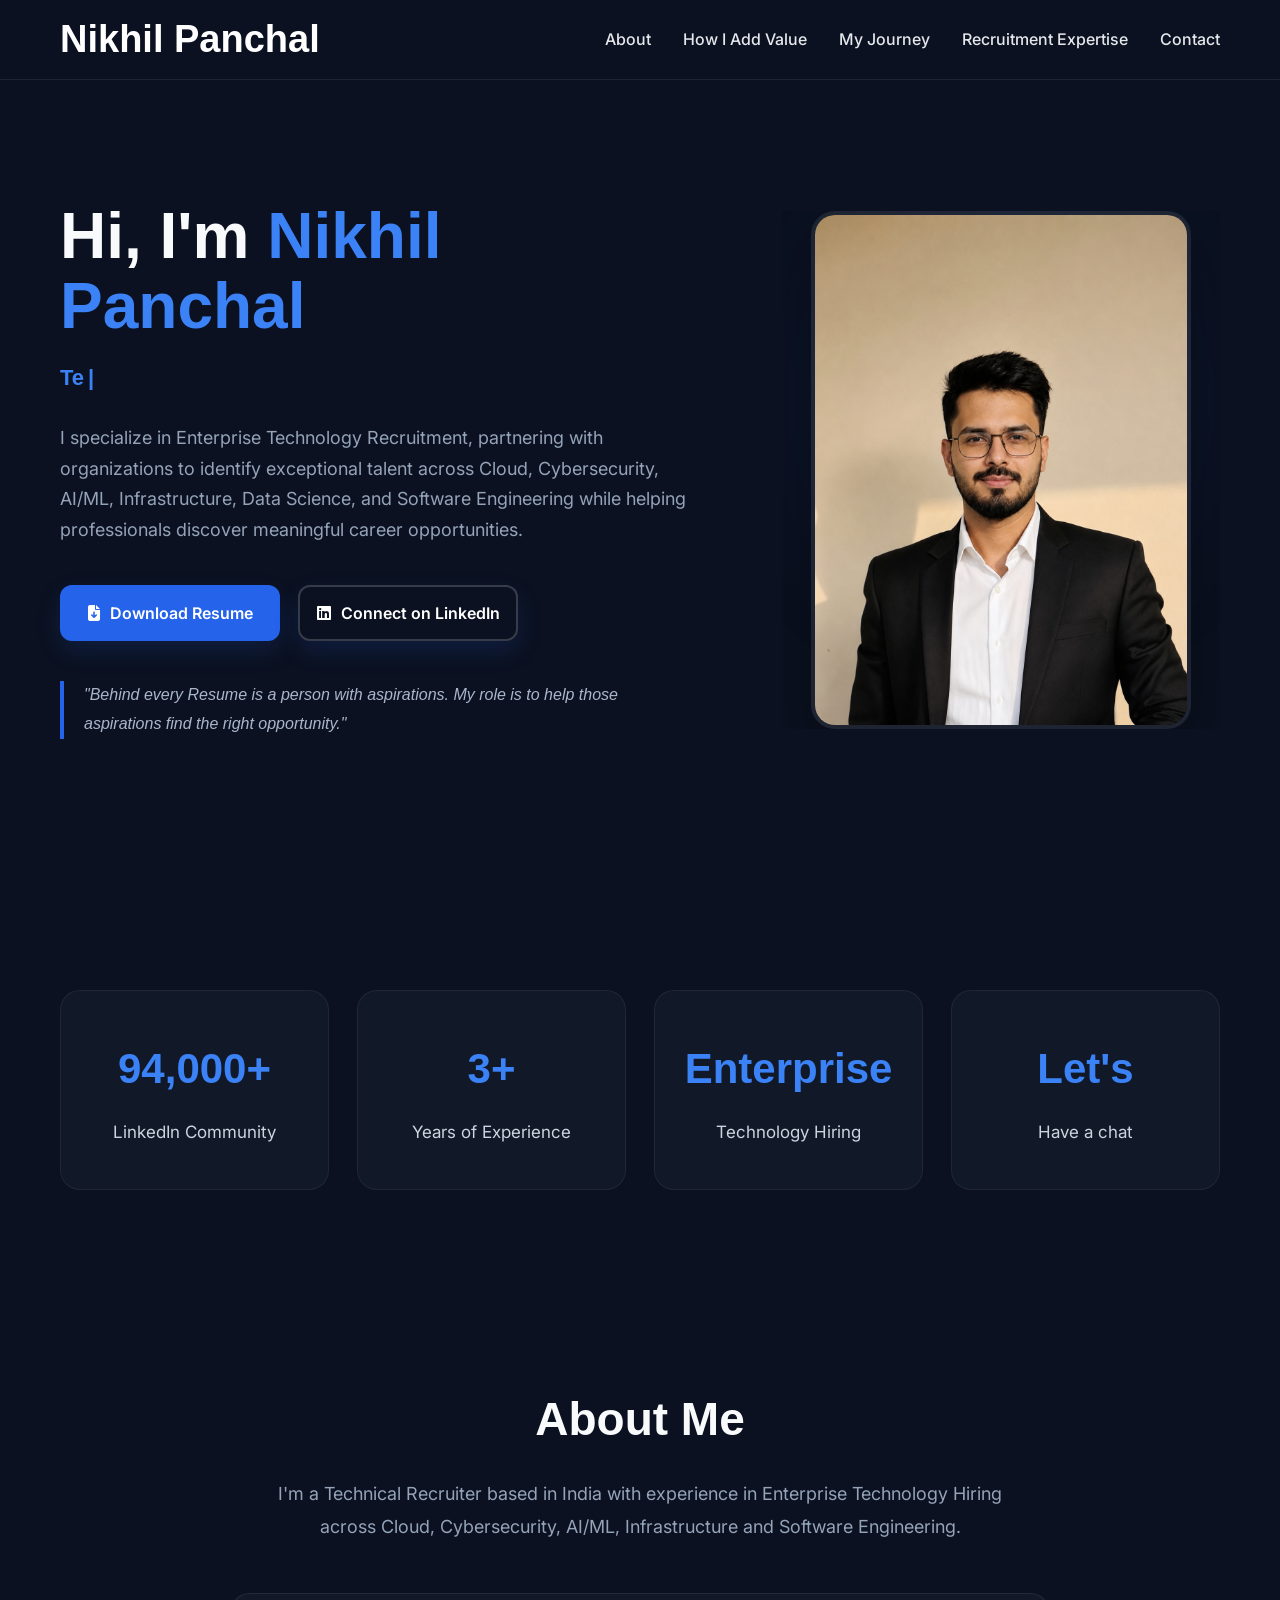
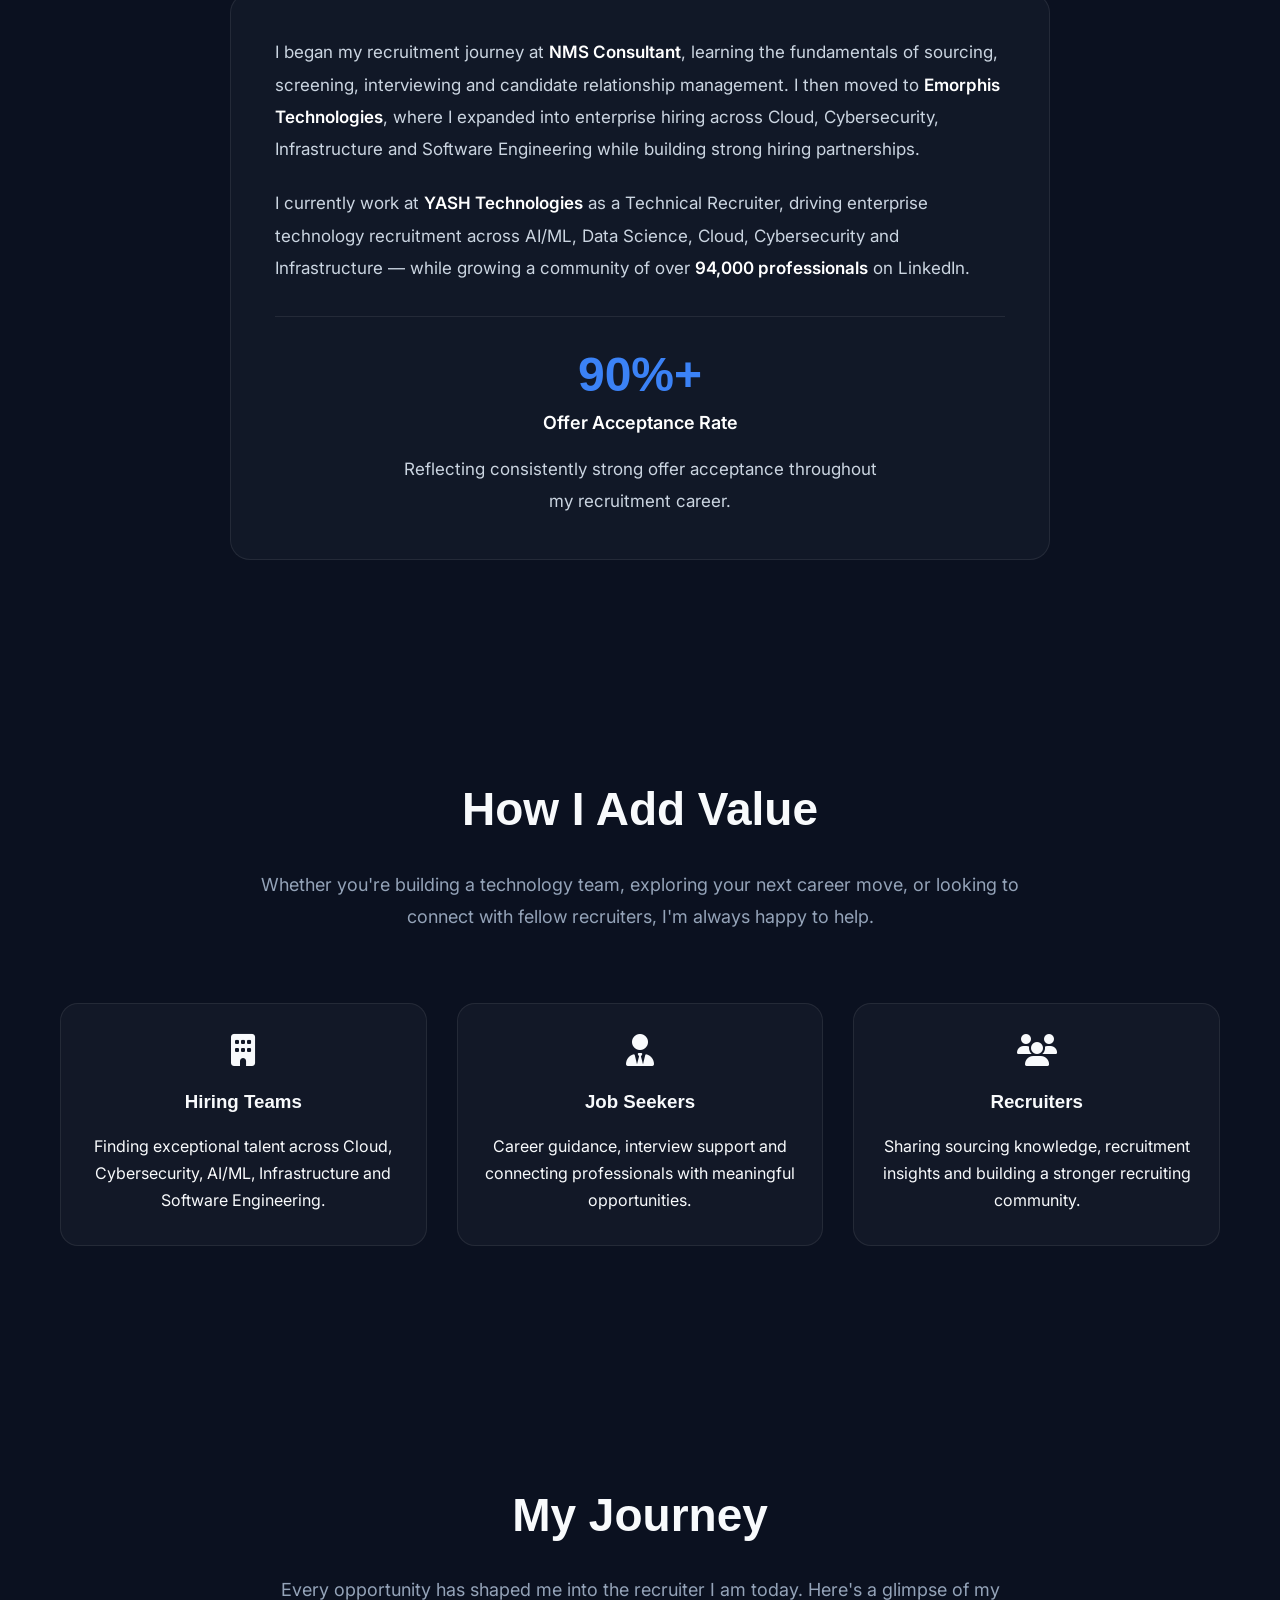
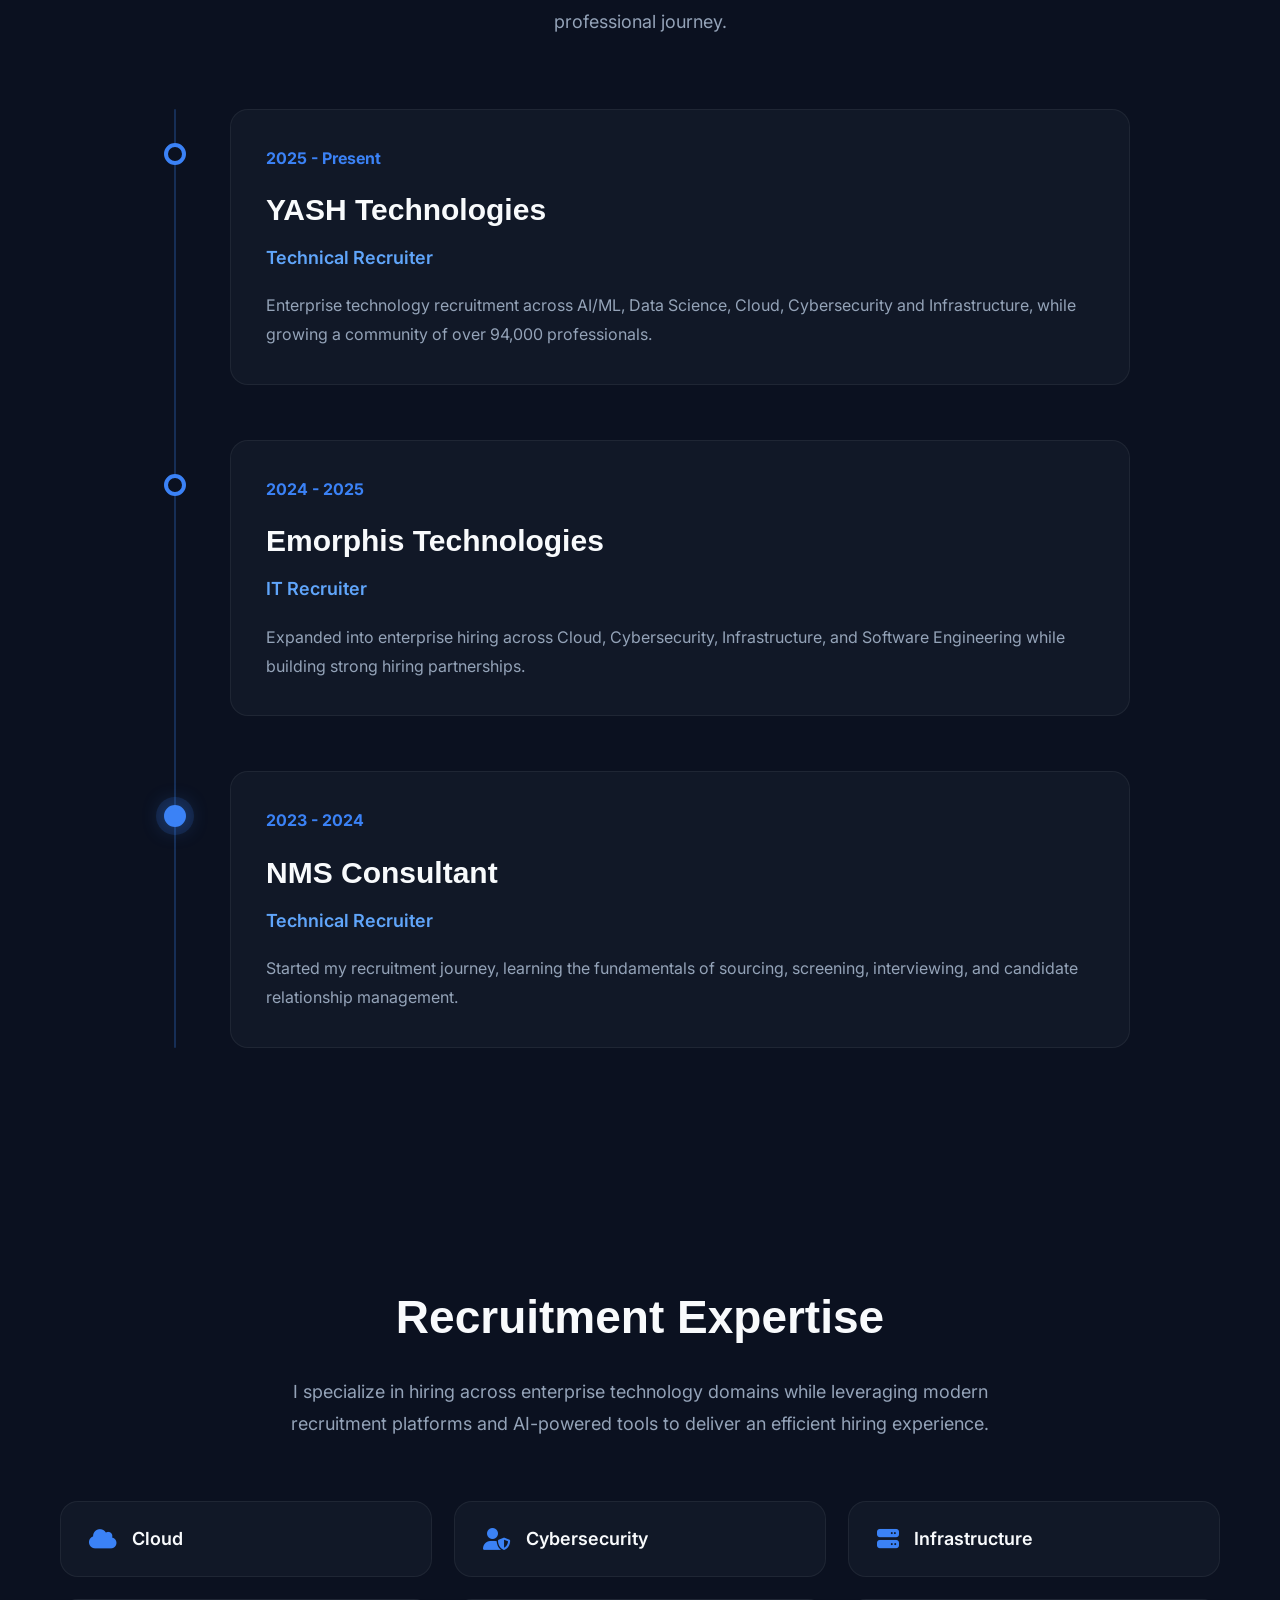
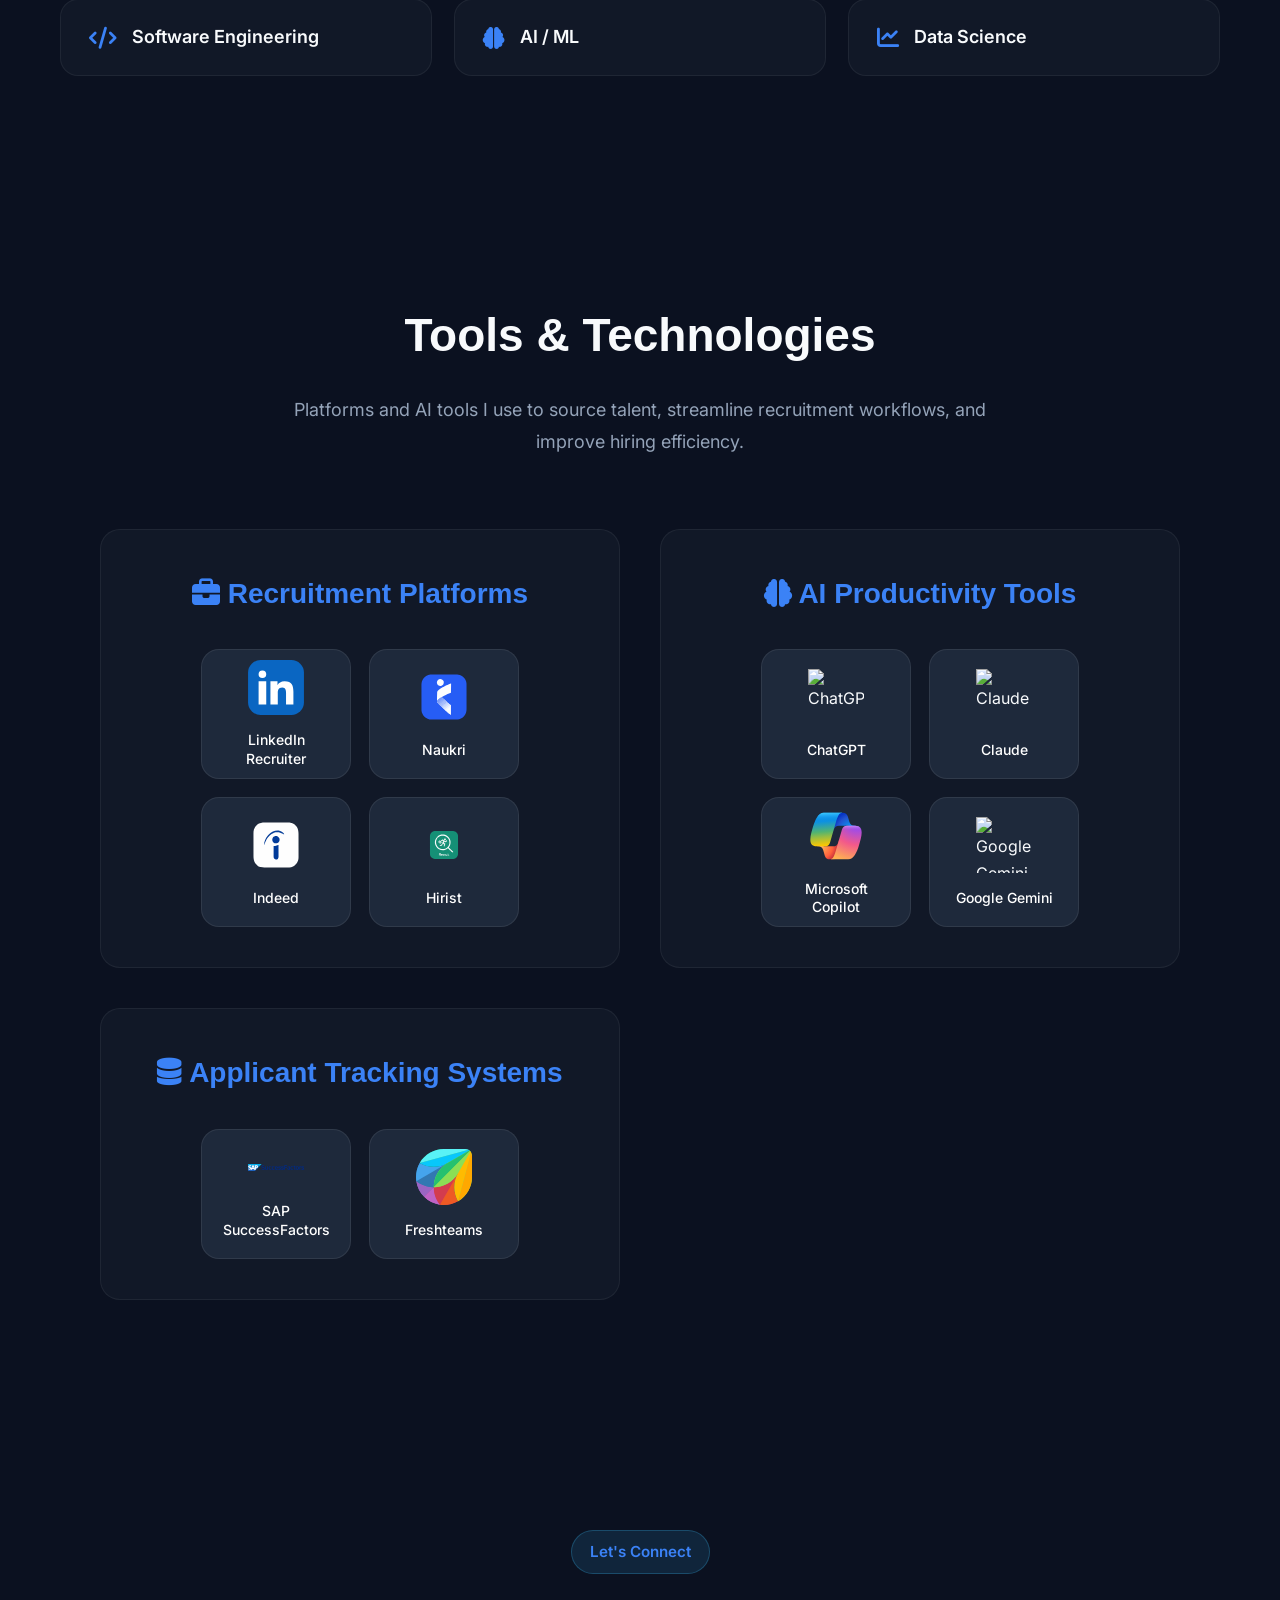
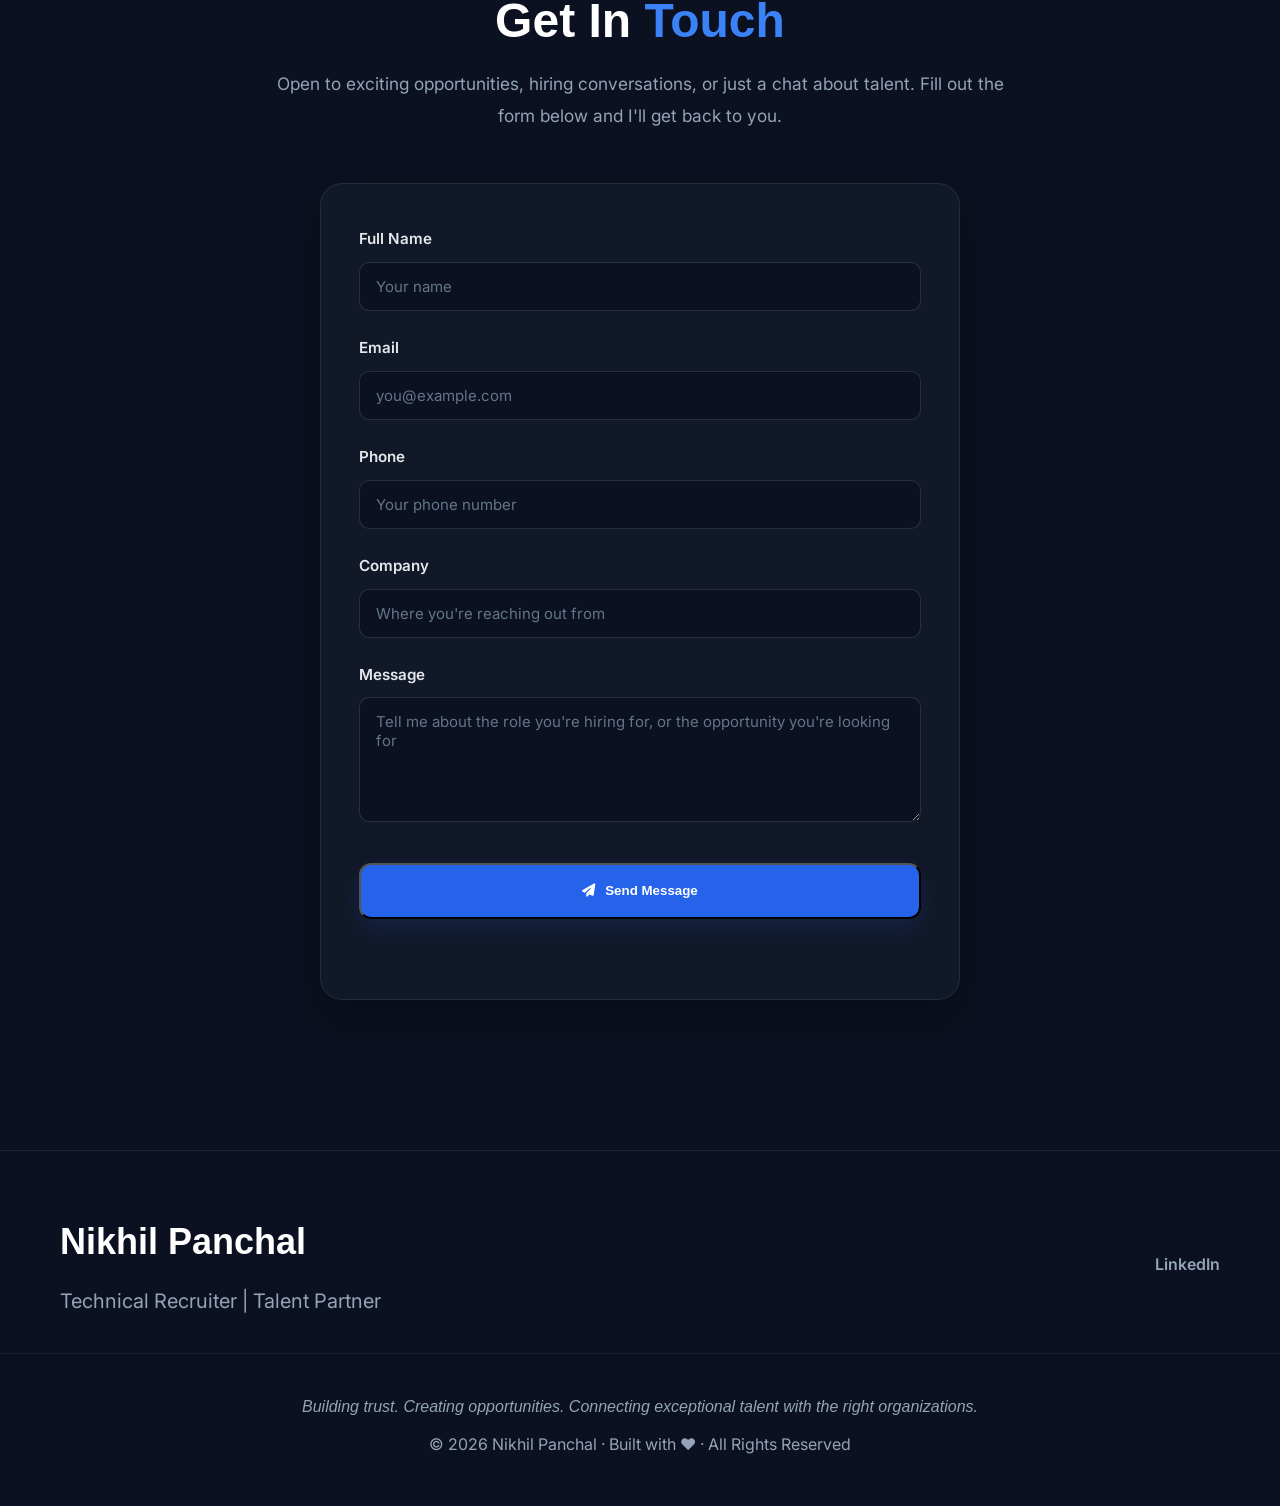
==== commit 36d48e2c: "Changes with the layout and contact section" ====
--- a/index.html
+++ b/index.html
@@ -149,7 +149,7 @@
 
         <nav id="navbar">
             <ul>
-                <li><a href="#hero" class="nav-link">About</a></li>
+                <li><a href="#about" class="nav-link">About</a></li>
                 <li><a href="#help" class="nav-link">How I Add Value</a></li>
                 <li><a href="#journey" class="nav-link">My Journey</a></li>
                 <li><a href="#expertise" class="nav-link">Recruitment Expertise</a></li>
@@ -174,9 +174,10 @@
 
                 </h1>
 
-               <h2>
-               Technical Recruiter • Enterprise Technology Hiring • Talent Partner
-               </h2>
+              <h2 class="hero-role">
+              <span id="typing-text"></span>
+              <span class="typing-cursor">|</span>
+              </h2>
 
                <p>
                 I specialize in Enterprise Technology Recruitment, partnering with organizations to identify exceptional talent across Cloud, Cybersecurity, AI/ML, Infrastructure, Data Science, and Software Engineering while helping professionals discover meaningful career opportunities.
@@ -263,6 +264,63 @@
     </section>
 
 <!-- ==========================
+     ABOUT ME
+========================== -->
+
+<section id="about" class="fade-section">
+
+    <div class="container about-content">
+
+        <h2>About Me</h2>
+
+        <p class="section-intro">
+
+            I'm a Technical Recruiter based in India with experience in Enterprise
+            Technology Hiring across Cloud, Cybersecurity, AI/ML, Infrastructure
+            and Software Engineering.
+
+        </p>
+
+        <div class="about-text">
+
+            <p>
+                I began my recruitment journey at <strong>NMS Consultant</strong>,
+                learning the fundamentals of sourcing, screening, interviewing
+                and candidate relationship management. I then moved to
+                <strong>Emorphis Technologies</strong>, where I expanded into
+                enterprise hiring across Cloud, Cybersecurity, Infrastructure
+                and Software Engineering while building strong hiring
+                partnerships.
+            </p>
+
+            <p>
+                I currently work at <strong>YASH Technologies</strong> as a
+                Technical Recruiter, driving enterprise technology recruitment
+                across AI/ML, Data Science, Cloud, Cybersecurity and
+                Infrastructure — while growing a community of over
+                <strong>94,000 professionals</strong> on LinkedIn.
+            </p>
+
+            <div class="about-stat-inline">
+
+                <div class="about-stat-number">90%+</div>
+
+                <div class="about-stat-label">Offer Acceptance Rate</div>
+
+                <p class="about-stat-detail">
+                    Reflecting consistently strong offer acceptance
+                    throughout my recruitment career.
+                </p>
+
+            </div>
+
+        </div>
+
+    </div>
+
+</section>
+
+<!-- ==========================
      HOW I ADD VALUE
 ========================== -->
 
@@ -527,6 +585,33 @@
 
 </div>
 
+            </div>
+
+            <div class="tool-card">
+
+                <h3>
+                    <i class="fas fa-database"></i>
+                    Applicant Tracking Systems
+                </h3>
+
+                <div class="tool-tags">
+
+    <div class="tool-item">
+        <img src="assets/icons/sap-successfactors.svg" alt="SAP SuccessFactors">
+        <span>SAP SuccessFactors</span>
+    </div>
+
+    <div class="tool-item">
+        <img src="assets/icons/freshteams.svg" alt="Freshteams">
+        <span>Freshteams</span>
+    </div>
+
+</div>
+
+            </div>
+
+        </div>
+
     </div>
 
 </section>
@@ -540,54 +625,56 @@
         <span class="section-tag">Let's Connect</span>
 
         <h2>
-            Choose How You'd Like to
-            <span>Connect</span>
+            Get In
+            <span>Touch</span>
         </h2>
 
         <p class="contact-intro">
-            Whether you're looking to hire exceptional talent or explore new
-            career opportunities, choose the option below and let's connect.
+            Open to exciting opportunities, hiring conversations, or just a chat about talent. Fill out the form below and I'll get back to you.
         </p>
 
-        <div class="connect-options">
-
-            <!-- Hiring Team -->
-
-            <div class="connect-card">
-
-                <div class="connect-icon">👔</div>
-
-                <h3>Employer</h3>
-
-                <p>
-                    Hiring for a Technical Recruiter or Talent Acquisition role? Learn more about my experience and let's connect.
-                </p>
-
-                <a href="candidate.html?visitor=hiring" class="connect-btn">
-                    Discuss an Opportunity
-                </a>
-
-            </div>
-
-            <!-- Job Seeker -->
-
-            <div class="connect-card">
-
-                <div class="connect-icon">💼</div>
-
-                <h3>Job Seeker</h3>
-
-                <p>
-                    Looking for your next career opportunity? Share your profile and stay connected for suitable openings.
-                </p>
-
-                <a href="candidate.html?visitor=candidate" class="connect-btn">
-                    Submit Your Profile
-                </a>
-
-            </div>
-
-        </div>
+        <form
+            id="contactForm"
+            class="custom-contact-form"
+            action="https://docs.google.com/forms/d/e/1FAIpQLSeroqv0irZRMsLKkV4-oEa4kf9_RuCof6U4pnQInF2VQFmlAQ/formResponse"
+            method="POST"
+            target="hidden_iframe">
+
+            <div class="form-group">
+                <label for="fullName">Full Name</label>
+                <input type="text" id="fullName" name="entry.1803866013" placeholder="Your name" required>
+            </div>
+
+            <div class="form-group">
+                <label for="emailAddress">Email</label>
+                <input type="email" id="emailAddress" name="entry.1175780468" placeholder="you@example.com" required>
+            </div>
+
+            <div class="form-group">
+                <label for="phoneNumber">Phone</label>
+                <input type="tel" id="phoneNumber" name="entry.1366505566" placeholder="Your phone number" required>
+            </div>
+
+            <div class="form-group">
+                <label for="companyName">Company</label>
+                <input type="text" id="companyName" name="entry.589895307" placeholder="Where you're reaching out from" required>
+            </div>
+
+            <div class="form-group">
+                <label for="messageBox">Message</label>
+                <textarea id="messageBox" name="entry.405107477" rows="5" placeholder="Tell me about the role you're hiring for, or the opportunity you're looking for" required></textarea>
+            </div>
+
+            <button type="submit" class="btn btn-primary form-submit-btn">
+                <i class="fas fa-paper-plane"></i>
+                Send Message
+            </button>
+
+            <p id="formStatus" class="form-status"></p>
+
+        </form>
+
+        <iframe name="hidden_iframe" id="hidden_iframe" style="display:none;"></iframe>
 
     </div>
 
@@ -613,7 +700,7 @@
 
     <div class="footer-bottom">
         <p><em>Building trust. Creating opportunities. Connecting exceptional talent with the right organizations.</em></p>
-        <p>© 2026 Nikhil Panchal. All Rights Reserved.</p>
+        <p>© 2026 Nikhil Panchal · Built with <span class="footer-heart">❤️</span> · All Rights Reserved</p>
     </div>
 
 </footer>
--- a/style.css
+++ b/style.css
@@ -128,7 +128,7 @@
 
 .logo:hover{
 
-    color:#38BDF8;
+    color:#3B82F6;
 
     transform:scale(1);
 
@@ -196,7 +196,7 @@
 
     height:2px;
 
-    background:#38BDF8;
+    background:#3B82F6;
 
     transition:width .35s ease;
 
@@ -297,12 +297,59 @@
 
 }
 
-.hero-text h2{
-    font-size:20px;
-    font-weight:600;
-    color:#fff;
+.hero-role{
+
+    font-size:22px;
+
+    line-height:1.8;
+
+    min-height:42px;
+
+    color:#ffffff;
+
     margin-bottom:28px;
+
     line-height:1.6;
+
+    min-height:34px;
+
+    display:flex;
+    align-items:center;
+
+}
+
+#typing-text{
+
+    color:#3B82F6;
+
+    font-weight:700;
+
+}
+
+.typing-cursor{
+
+    display:inline-block;
+
+    margin-left:4px;
+
+    color:#3B82F6;
+
+    font-weight:700;
+
+    animation:blinkCursor 1s infinite;
+
+}
+
+@keyframes blinkCursor{
+
+    0%,50%{
+        opacity:1;
+    }
+
+    51%,100%{
+        opacity:0;
+    }
+
 }
 
 .hero-text p{
@@ -521,7 +568,7 @@
 
     transform: translateY(-10px);
 
-    border-color:#38BDF8;
+    border-color:#3B82F6;
 
     box-shadow:
         0 20px 45px rgba(37,99,235,.22),
@@ -598,6 +645,133 @@
 }
 
 /* ==========================================
+   ABOUT ME
+========================================== */
+
+#about{
+    padding:100px 0;
+}
+
+#about h2{
+    text-align:center;
+    font-size:46px;
+    margin-bottom:20px;
+}
+
+.about-content .section-intro{
+    margin-bottom:50px;
+}
+
+.about-text{
+
+    max-width:820px;
+
+    margin:0 auto;
+
+    background:#111827;
+
+    border:1px solid rgba(255,255,255,.08);
+
+    border-radius:20px;
+
+    padding:42px 44px;
+
+}
+
+.about-text p{
+
+    font-size:17px;
+
+    line-height:1.9;
+
+    color:#CBD5E1;
+
+}
+
+.about-text p + p{
+    margin-top:22px;
+}
+
+.about-text strong{
+    color:#fff;
+    font-weight:600;
+}
+
+.about-stat-inline{
+
+    margin-top:32px;
+
+    padding-top:32px;
+
+    border-top:1px solid rgba(255,255,255,.08);
+
+    text-align:center;
+
+}
+
+.about-stat-number{
+
+    font-family:'Plus Jakarta Sans',sans-serif;
+
+    font-size:48px;
+
+    font-weight:800;
+
+    color:#3B82F6;
+
+    line-height:1.1;
+
+}
+
+.about-stat-label{
+
+    font-size:18px;
+
+    font-weight:600;
+
+    color:#fff;
+
+    margin-top:6px;
+
+}
+
+.about-stat-detail{
+
+    max-width:480px;
+
+    margin:14px auto 0;
+
+    font-size:15px;
+
+    color:#94A3B8;
+
+    line-height:1.7;
+
+}
+
+@media (max-width:600px){
+
+    .about-stat-inline{
+        margin-top:26px;
+        padding-top:26px;
+    }
+
+    .about-stat-number{
+        font-size:40px;
+    }
+
+}
+
+@media (max-width:600px){
+
+    .about-text{
+        padding:30px 24px;
+        border-radius:16px;
+    }
+
+}
+
+/* ==========================================
    HOW I ADD VALUE
 ========================================== */
 
@@ -697,7 +871,7 @@
 
 transform: translateY(-8px);
 
-border-color:#38BDF8;
+border-color:#3B82F6;
 
 box-shadow:
     0 18px 40px rgba(37,99,235,.20),
@@ -902,7 +1076,7 @@
 
 transform: translateY(-8px);
 
-border-color:#38BDF8;
+border-color:#3B82F6;
 
 box-shadow:
     0 18px 40px rgba(37,99,235,.20),
@@ -1012,7 +1186,7 @@
 
 transform: translateY(-8px);
 
-border-color:#38BDF8;
+border-color:#3B82F6;
 
 box-shadow:
     0 18px 40px rgba(37,99,235,.20),
@@ -1054,7 +1228,7 @@
 
     display:grid;
 
-    grid-template-columns:repeat(2,minmax(320px,520px));
+    grid-template-columns:repeat(auto-fit,minmax(320px,520px));
 
     justify-content:center;
 
@@ -1096,7 +1270,7 @@
 
 transform: translateY(-8px);
 
-border-color:#38BDF8;
+border-color:#3B82F6;
 
 box-shadow:
     0 18px 40px rgba(37,99,235,.20),
@@ -1167,12 +1341,6 @@
     object-fit:contain;
 }
 
-/* Only for Hirist */
-.tool-item img[alt="Hirist"]{
-    width:100px;
-    height:120px;
-}
-
 .tool-item span{
 
     background:none;
@@ -1223,7 +1391,7 @@
 
 transform: translateY(-8px);
 
-border-color:#38BDF8;
+border-color:#3B82F6;
 
 box-shadow:
     0 18px 40px rgba(37,99,235,.20),
@@ -1455,7 +1623,7 @@
 
     height:2px;
 
-    background:#38BDF8;
+    background:#3B82F6;
 
     transition:width .3s ease;
 
@@ -1463,7 +1631,7 @@
 
 .footer-links a:hover{
 
-    color:#38BDF8;
+    color:#3B82F6;
 
 }
 
@@ -1485,6 +1653,23 @@
     margin:8px 0;
 }
 
+.footer-heart{
+    display:inline-block;
+    animation:heartbeat 1.4s ease-in-out infinite;
+}
+
+@keyframes heartbeat{
+
+    0%, 100%{
+        transform:scale(1);
+    }
+
+    50%{
+        transform:scale(1.2);
+    }
+
+}
+
 /* ================= FLOATING SCROLL BUTTONS ================= */
 
 #backToTop {
@@ -1532,7 +1717,7 @@
 /* Active Navigation Link */
 
 .nav-link.active{
-    color: #38BDF8;
+    color: #3B82F6;
 }
 
 .nav-link.active::after{
@@ -1893,7 +2078,7 @@
 
     border-radius:999px;
 
-    color:#38BDF8;
+    color:#3B82F6;
 
     font-size:.95rem;
     font-weight:600;
@@ -1911,7 +2096,7 @@
 }
 
 .contact-section h2 span{
-    color:#38BDF8;
+    color:#3B82F6;
 }
 
 .contact-intro{
@@ -2047,6 +2232,157 @@
 
 }
 
+/* ===============================
+   Get In Touch — Custom Form
+=============================== */
+
+.custom-contact-form{
+
+    max-width:640px;
+
+    margin:0 auto;
+
+    background:#111827;
+
+    border:1px solid rgba(255,255,255,.08);
+
+    border-radius:22px;
+
+    padding:42px 38px;
+
+    text-align:left;
+
+    box-shadow:0 20px 45px rgba(0,0,0,.25);
+
+}
+
+.form-group{
+    margin-bottom:24px;
+}
+
+.form-group label{
+
+    display:block;
+
+    margin-bottom:10px;
+
+    color:#E5E7EB;
+
+    font-weight:600;
+
+    font-size:.95rem;
+
+}
+
+.form-group label .optional{
+
+    color:#64748B;
+
+    font-weight:400;
+
+    font-size:.85rem;
+
+}
+
+.form-group input,
+.form-group select,
+.form-group textarea{
+
+    width:100%;
+
+    padding:14px 16px;
+
+    background:#0B1120;
+
+    border:1px solid rgba(255,255,255,.12);
+
+    border-radius:10px;
+
+    color:#F8FAFC;
+
+    font-family:'Inter',sans-serif;
+
+    font-size:15px;
+
+    transition:border-color .3s ease, box-shadow .3s ease;
+
+}
+
+.form-group textarea{
+    resize:vertical;
+    min-height:110px;
+}
+
+.form-group input::placeholder,
+.form-group textarea::placeholder{
+    color:#64748B;
+}
+
+.form-group input:focus,
+.form-group select:focus,
+.form-group textarea:focus{
+
+    outline:none;
+
+    border-color:#3B82F6;
+
+    box-shadow:0 0 0 3px rgba(56,189,248,.15);
+
+}
+
+.form-group select{
+    cursor:pointer;
+}
+
+.form-group select option{
+    background:#111827;
+    color:#F8FAFC;
+}
+
+.form-submit-btn{
+
+    width:100%;
+
+    min-width:unset;
+
+    margin-top:8px;
+
+    cursor:pointer;
+
+}
+
+.form-status{
+
+    margin-top:18px;
+
+    margin-bottom:0;
+
+    text-align:center;
+
+    font-size:.95rem;
+
+    min-height:20px;
+
+}
+
+.form-status.sending{
+    color:#94A3B8;
+}
+
+.form-status.success{
+    color:#4ADE80;
+    font-weight:500;
+}
+
+@media (max-width:600px){
+
+    .custom-contact-form{
+        padding:30px 22px;
+        border-radius:16px;
+    }
+
+}
+
 /* ================= MOBILE ================= */
 
 @media (max-width:900px){
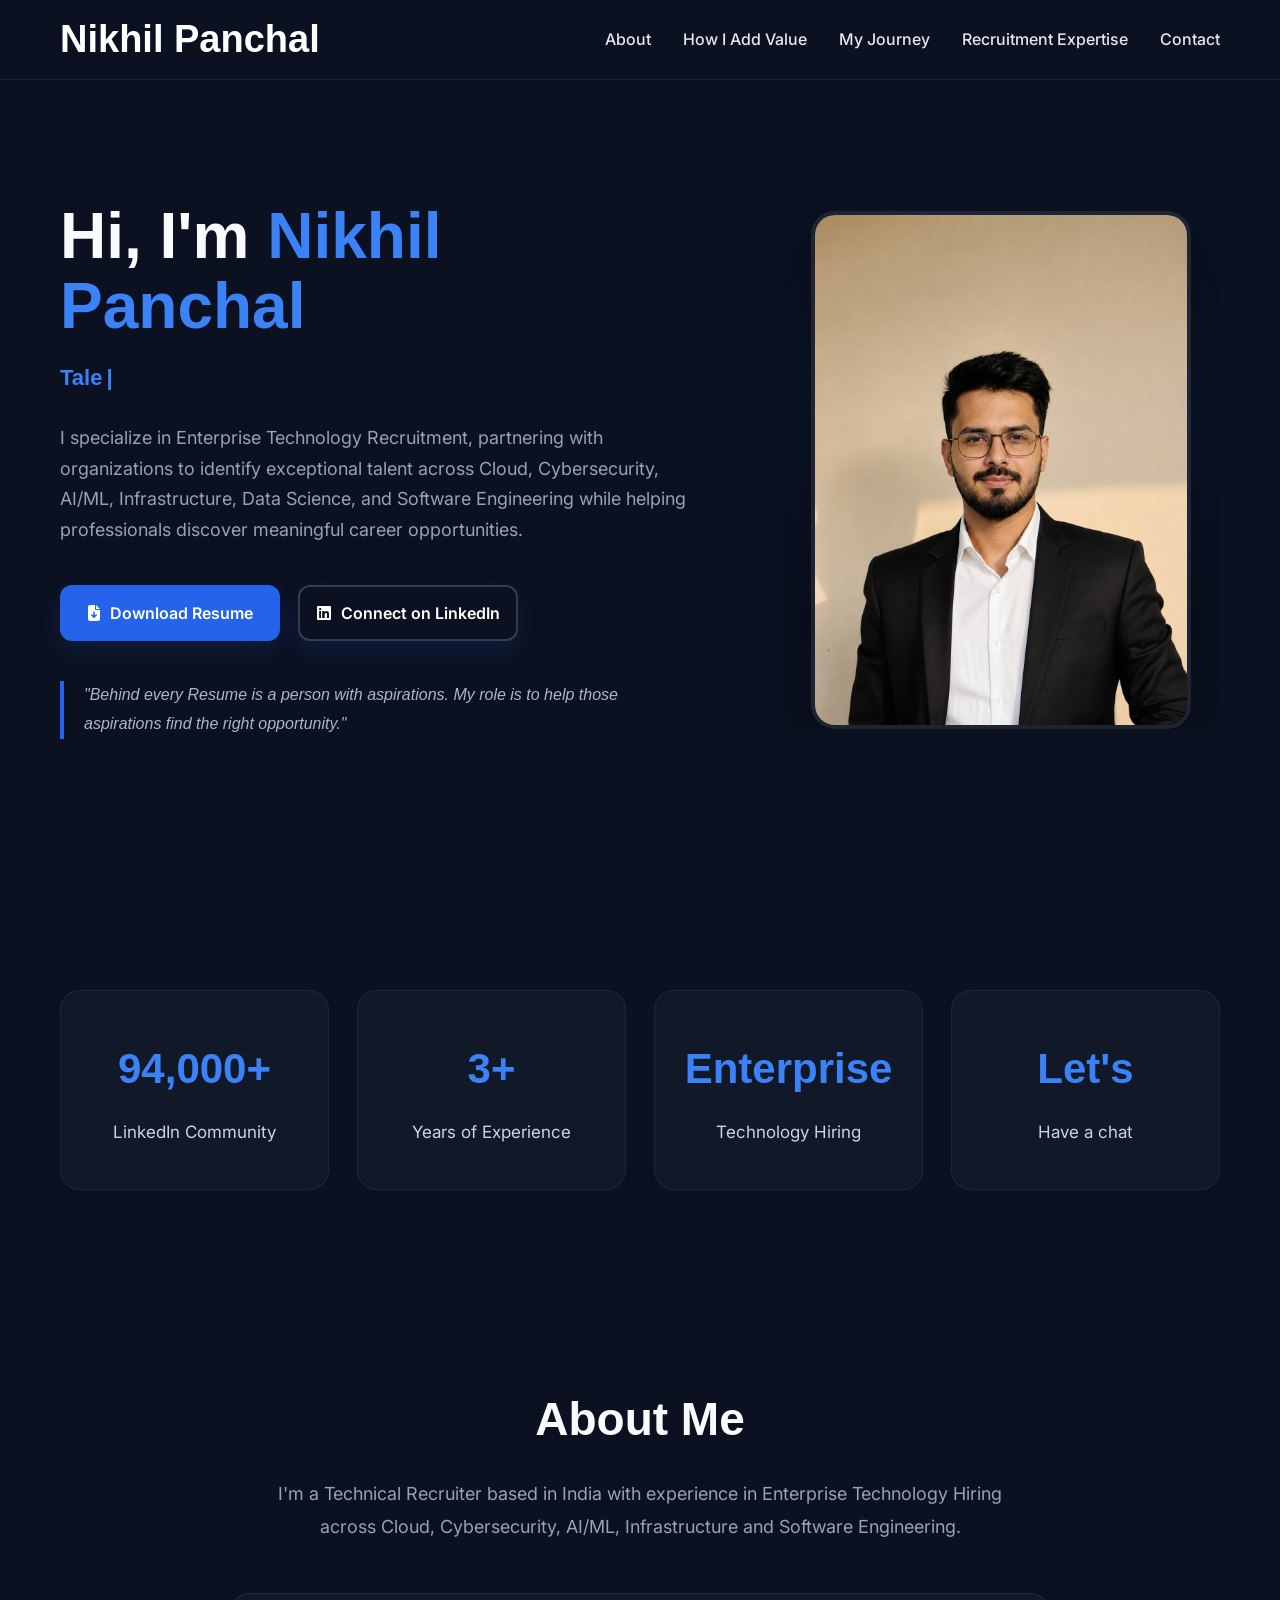
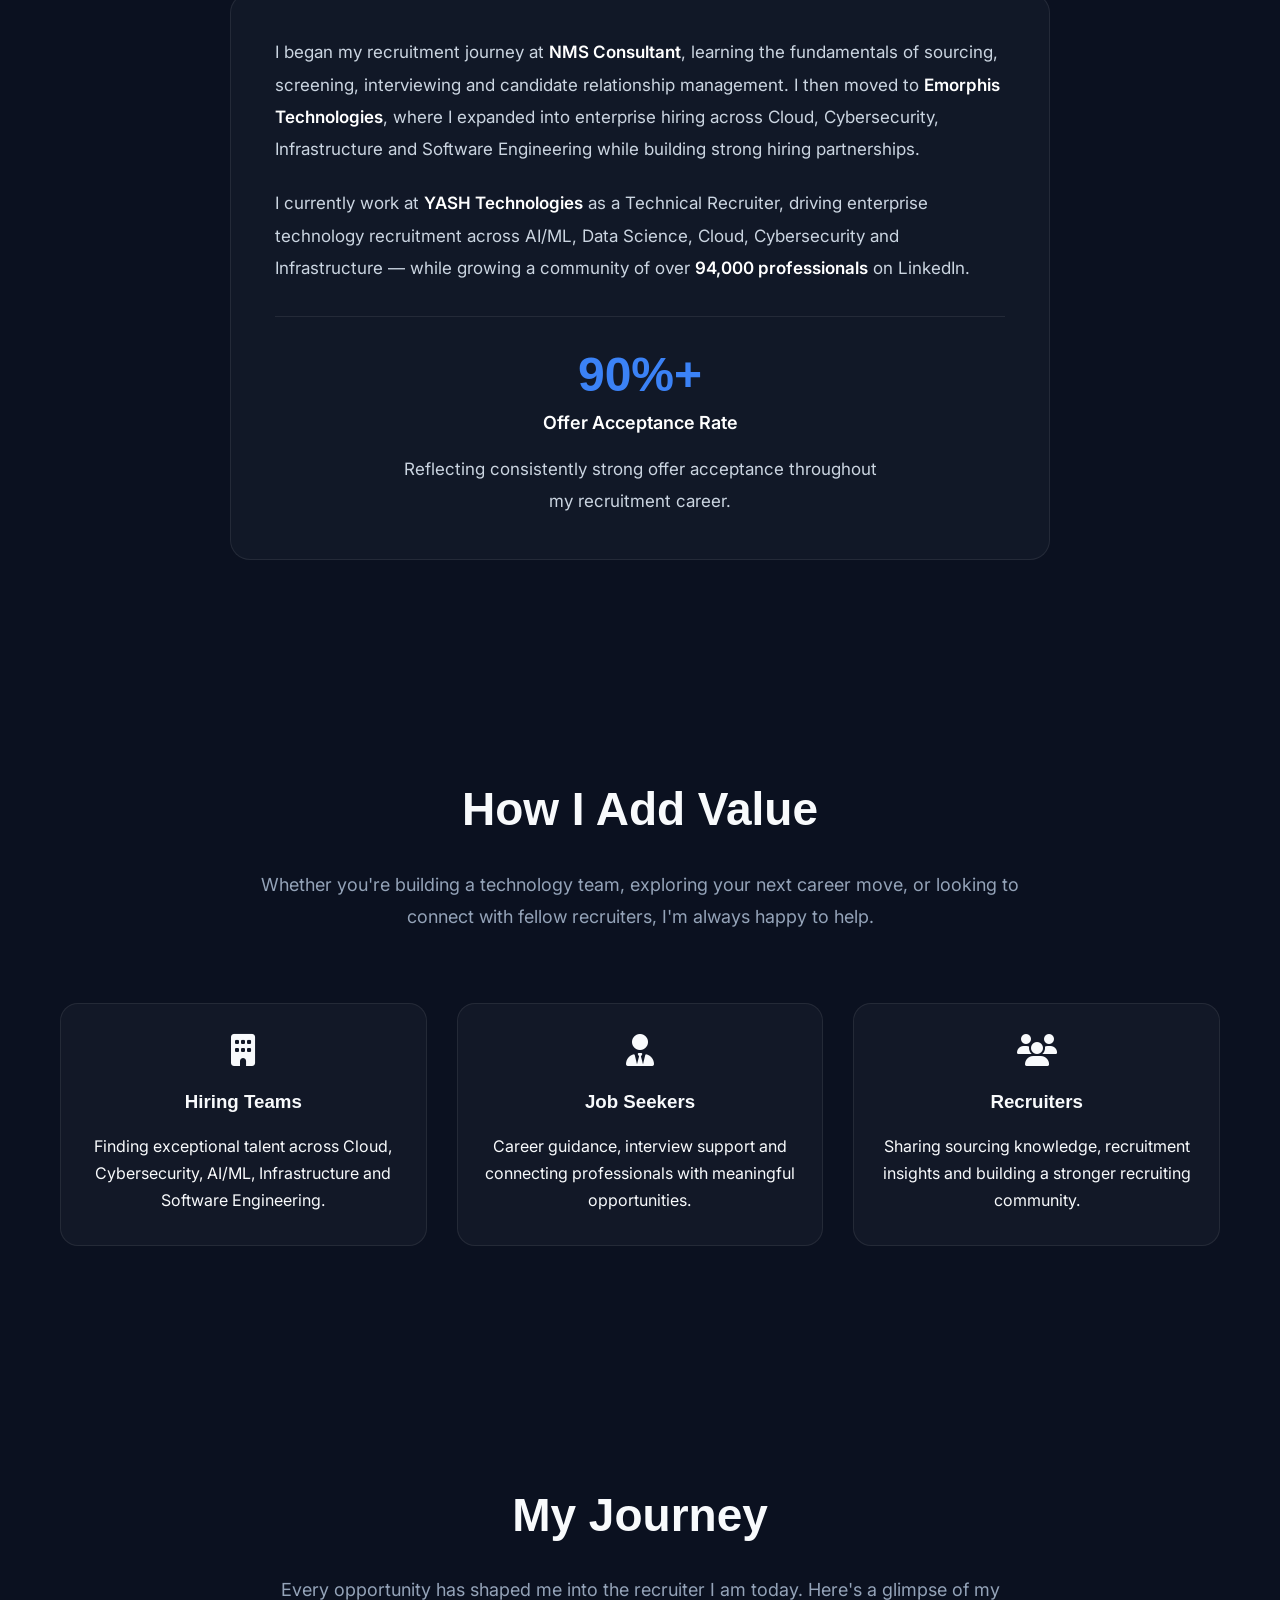
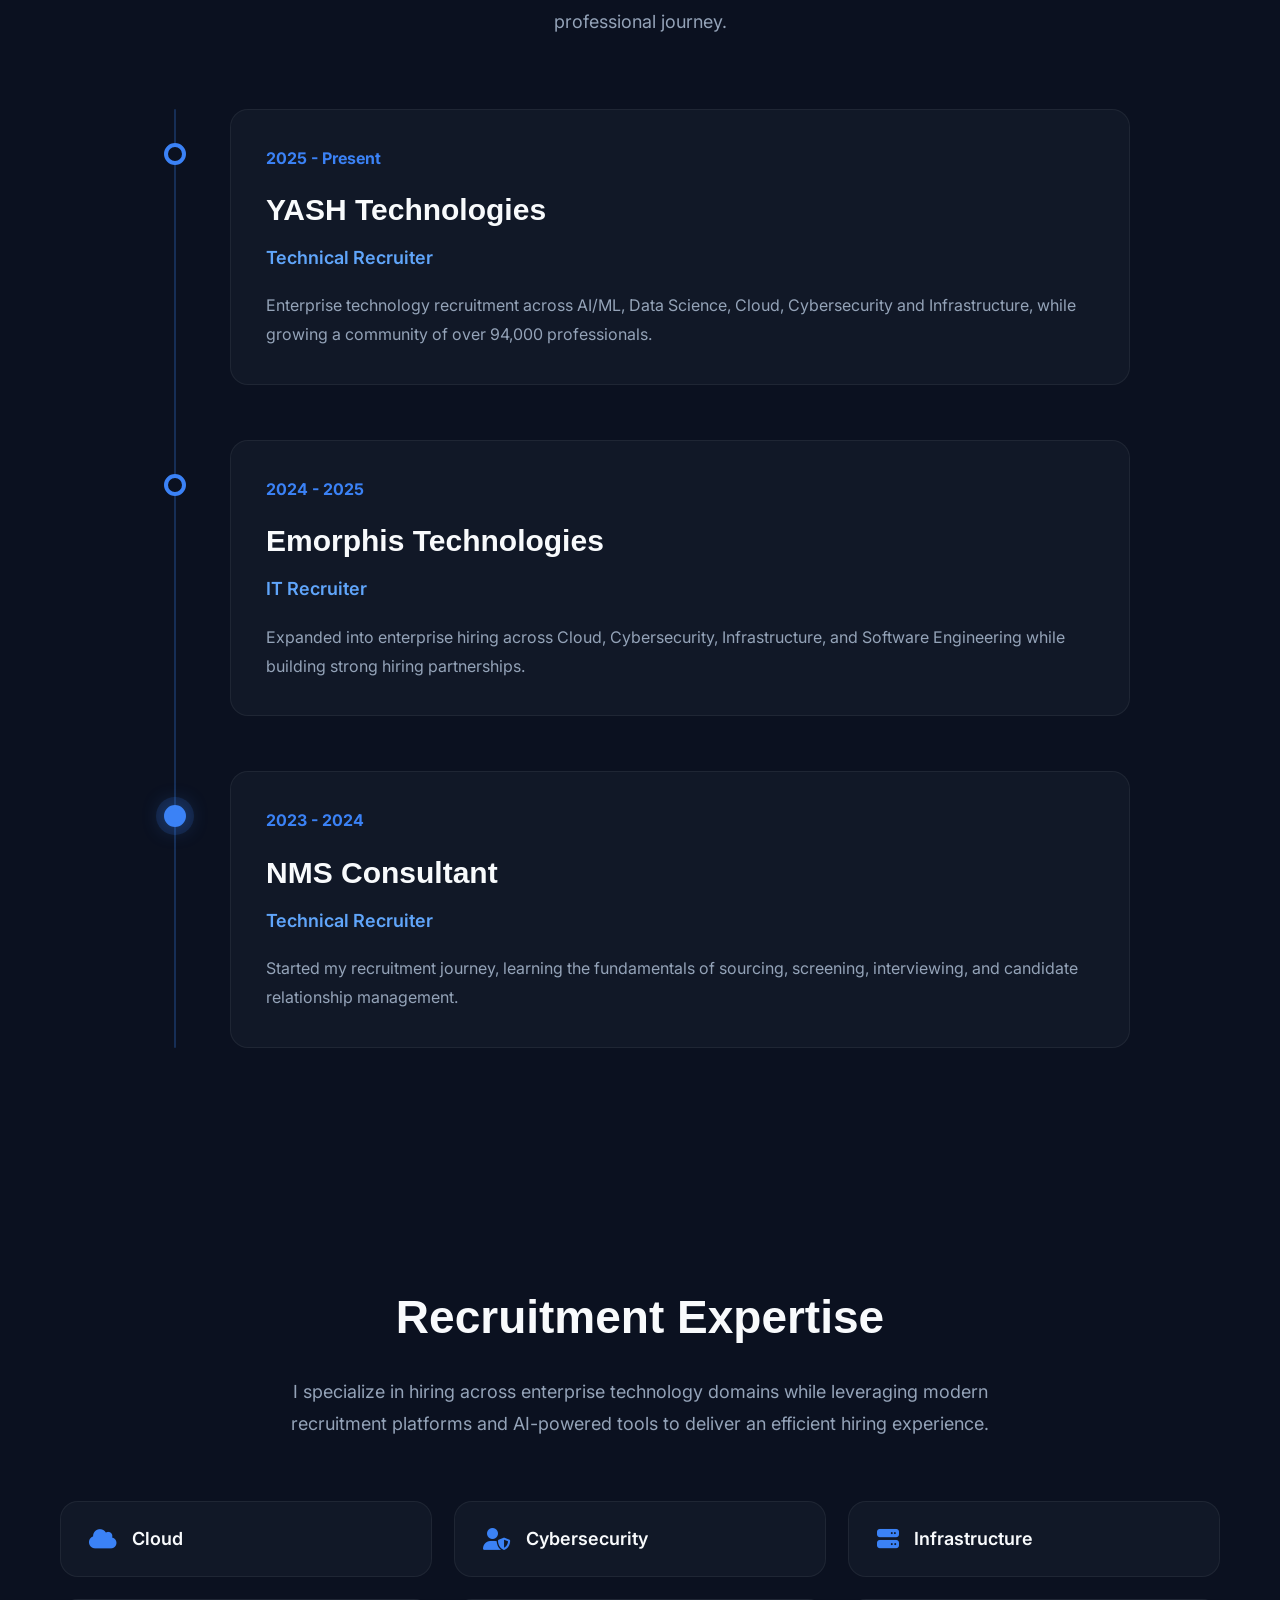
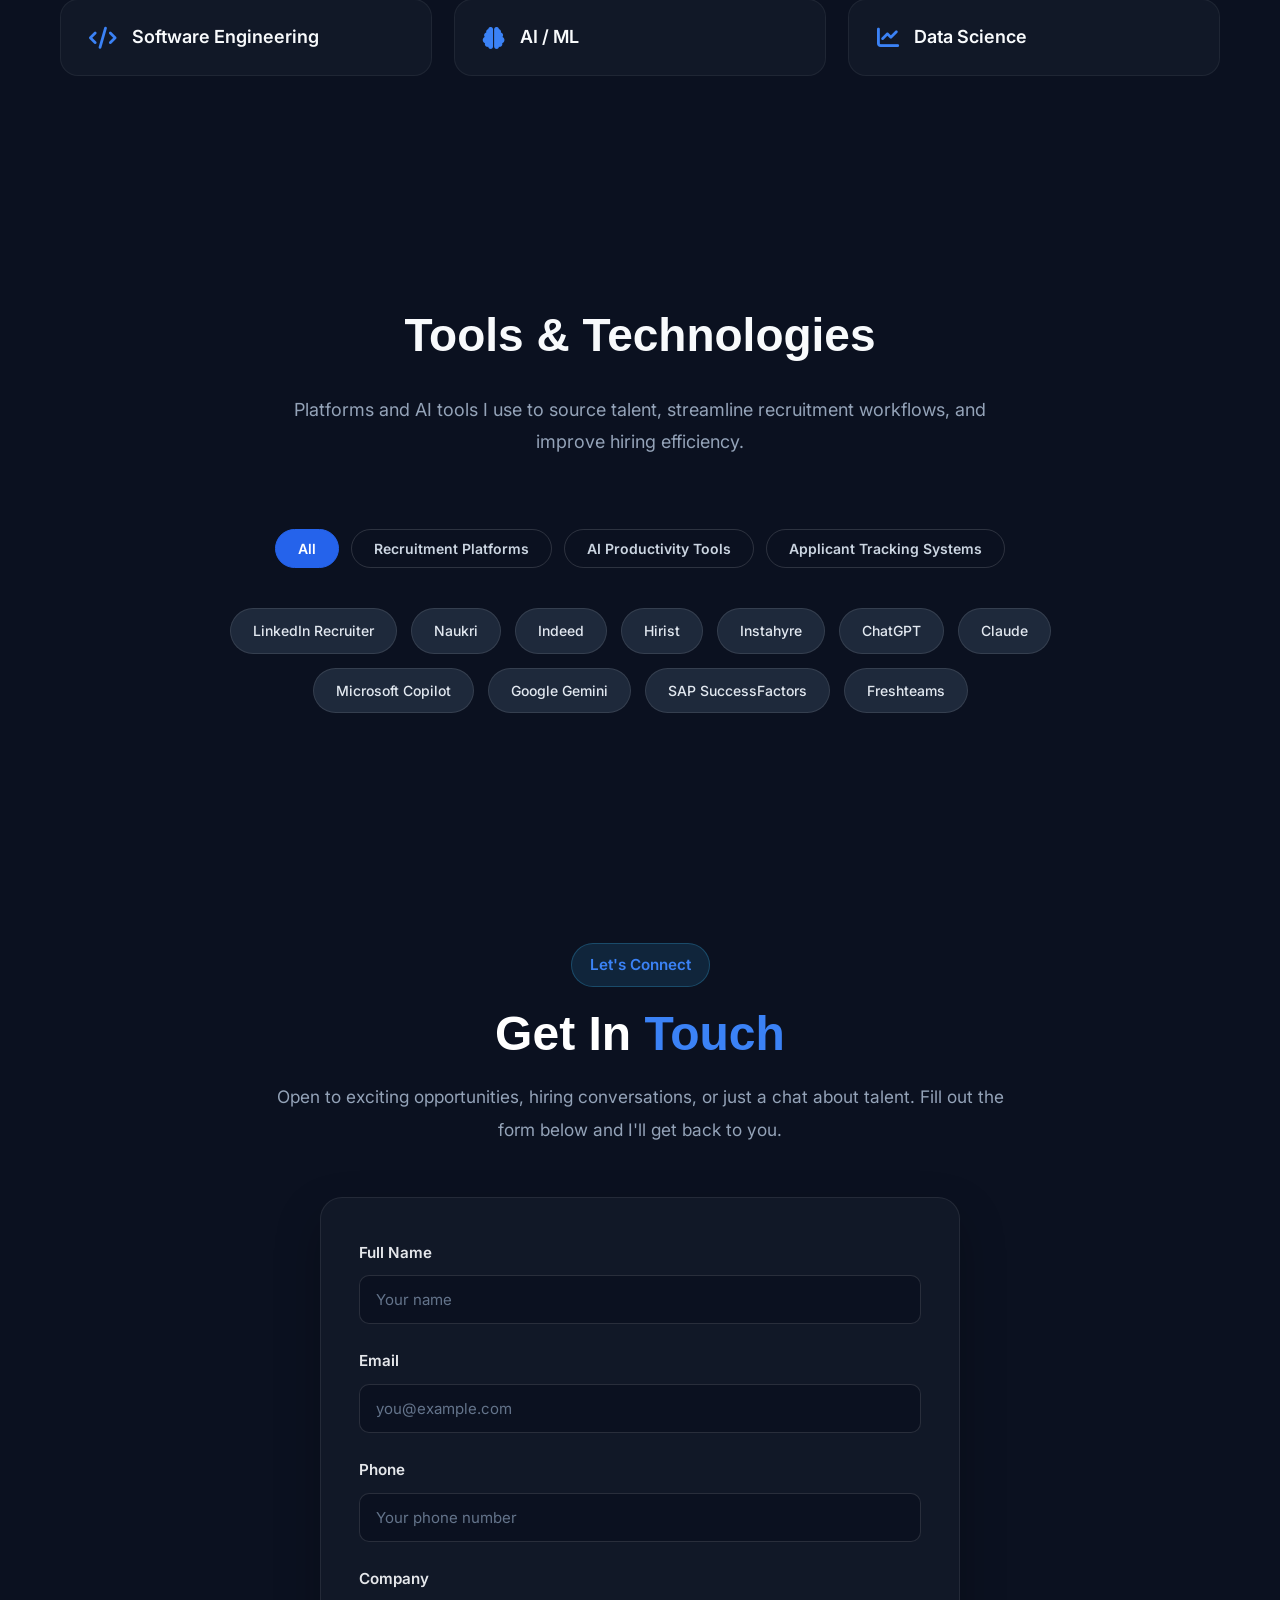
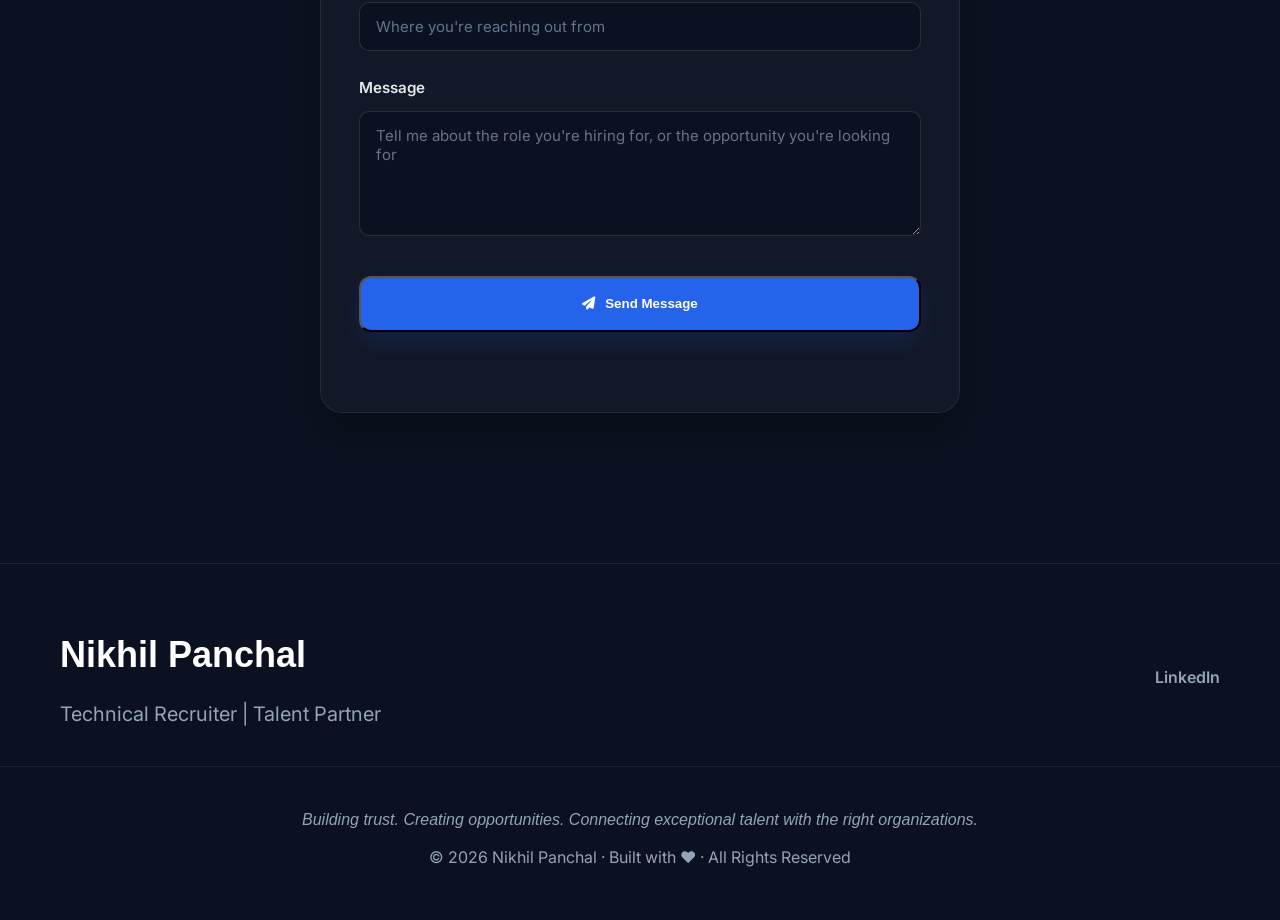
==== commit 807b357d: "Changed the Tools & Technologies layout and made it even simplier" ====
--- a/index.html
+++ b/index.html
@@ -519,98 +519,40 @@
             and improve hiring efficiency.
         </p>
 
-        <div class="tools-grid">
-
-            <div class="tool-card">
-
-                <h3>
-                    <i class="fas fa-briefcase"></i>
-                    Recruitment Platforms
-                </h3>
-
-                <div class="tool-tags">
-
-    <div class="tool-item">
-        <img src="assets/icons/linkedin.svg" alt="LinkedIn Recruiter">
-        <span>LinkedIn Recruiter</span>
-    </div>
-
-    <div class="tool-item">
-        <img src="assets/icons/naukri.svg" alt="Naukri">
-        <span>Naukri</span>
-    </div>
-
-    <div class="tool-item">
-        <img src="assets/icons/indeed.svg" alt="Indeed">
-        <span>Indeed</span>
-    </div>
-
-    <div class="tool-item">
-        <img src="assets/icons/hirist.svg" alt="Hirist">
-        <span>Hirist</span>
-    </div>
+        <div class="tool-filter-tabs">
+
+            <button class="tool-filter-btn active" data-filter="all">All</button>
+            <button class="tool-filter-btn" data-filter="platforms">Recruitment Platforms</button>
+            <button class="tool-filter-btn" data-filter="ai">AI Productivity Tools</button>
+            <button class="tool-filter-btn" data-filter="ats">Applicant Tracking Systems</button>
+
+        </div>
+
+        <div class="tool-pills" id="toolTagsContainer">
+
+    <span class="tool-pill" data-category="platforms">LinkedIn Recruiter</span>
+
+    <span class="tool-pill" data-category="platforms">Naukri</span>
+
+    <span class="tool-pill" data-category="platforms">Indeed</span>
+
+    <span class="tool-pill" data-category="platforms">Hirist</span>
+
+    <span class="tool-pill" data-category="platforms">Instahyre</span>
+
+    <span class="tool-pill" data-category="ai">ChatGPT</span>
+
+    <span class="tool-pill" data-category="ai">Claude</span>
+
+    <span class="tool-pill" data-category="ai">Microsoft Copilot</span>
+
+    <span class="tool-pill" data-category="ai">Google Gemini</span>
+
+    <span class="tool-pill" data-category="ats">SAP SuccessFactors</span>
+
+    <span class="tool-pill" data-category="ats">Freshteams</span>
 
 </div>
-
-            </div>
-
-            <div class="tool-card">
-
-                <h3>
-                    <i class="fas fa-brain"></i>
-                    AI Productivity Tools
-                </h3>
-
-                <div class="tool-tags">
-
-    <div class="tool-item">
-        <img src="assets/icons/chatgpt.svg" alt="ChatGPT">
-        <span>ChatGPT</span>
-    </div>
-
-    <div class="tool-item">
-        <img src="assets/icons/claude.svg" alt="Claude">
-        <span>Claude</span>
-    </div>
-
-    <div class="tool-item">
-        <img src="assets/icons/copilot.svg" alt="Microsoft Copilot">
-        <span>Microsoft Copilot</span>
-    </div>
-
-    <div class="tool-item">
-        <img src="assets/icons/gemini.svg" alt="Google Gemini">
-        <span>Google Gemini</span>
-    </div>
-
-</div>
-
-            </div>
-
-            <div class="tool-card">
-
-                <h3>
-                    <i class="fas fa-database"></i>
-                    Applicant Tracking Systems
-                </h3>
-
-                <div class="tool-tags">
-
-    <div class="tool-item">
-        <img src="assets/icons/sap-successfactors.svg" alt="SAP SuccessFactors">
-        <span>SAP SuccessFactors</span>
-    </div>
-
-    <div class="tool-item">
-        <img src="assets/icons/freshteams.svg" alt="Freshteams">
-        <span>Freshteams</span>
-    </div>
-
-</div>
-
-            </div>
-
-        </div>
 
     </div>
 
--- a/style.css
+++ b/style.css
@@ -1224,139 +1224,111 @@
     margin-bottom:20px;
 }
 
-.tools-grid{
-
-    display:grid;
-
-    grid-template-columns:repeat(auto-fit,minmax(320px,520px));
+.tool-filter-tabs{
+
+    display:flex;
+
+    flex-wrap:wrap;
 
     justify-content:center;
 
-    gap:40px;
-
-}
-
-@media (max-width:900px){
-
-    .tools-grid{
-
-        grid-template-columns:1fr;
-
-    }
-
-}
-
-.tool-card{
-
-    background:#111827;
-
-    border:1px solid rgba(255,255,255,.06);
-
-    border-radius:20px;
-
-    padding:40px;
-
-    transition:.35s;
-
-}
-
-.tool-card{
-    width:100%;
-    max-width:520px;
+    gap:12px;
+
+    margin-bottom:40px;
+
+}
+
+.tool-filter-btn{
+
+    padding:10px 22px;
+
+    border-radius:999px;
+
+    border:1px solid rgba(255,255,255,.14);
+
+    background:transparent;
+
+    color:#CBD5E1;
+
+    font-family:'Inter',sans-serif;
+
+    font-size:14px;
+
+    font-weight:600;
+
+    cursor:pointer;
+
+    transition:.3s ease;
+
+}
+
+.tool-filter-btn:hover{
+    border-color:#3B82F6;
+    color:#fff;
+}
+
+.tool-filter-btn.active{
+
+    background:#2563EB;
+
+    border-color:#2563EB;
+
+    color:#fff;
+
+}
+
+.tool-pills{
+
+    display:flex;
+
+    flex-wrap:wrap;
+
+    justify-content:center;
+
+    gap:14px;
+
+    max-width:900px;
+
     margin:0 auto;
-}
-
-.tool-card:hover{
-
-transform: translateY(-8px);
-
-border-color:#3B82F6;
-
-box-shadow:
-    0 18px 40px rgba(37,99,235,.20),
-    0 0 18px rgba(56,189,248,.10);
-
-}
-
-.tool-card h3{
-
-    text-align:center;
-
-    margin-bottom:32px;
-
-    font-size:28px;
-
-    color:#3B82F6;
-
-}
-
-.tool-tags{
-    display:flex;
-    flex-wrap:wrap;
-    justify-content:center;
-    gap:18px;
-    margin-top:24px;
-}
-
-.tool-item{
-    width:150px;
-
-height:120px;
-    min-height:130px;
-
-    display:flex;
-    flex-direction:column;
-    justify-content:center;
-    align-items:center;
-
-    gap:16px;
-
-    padding:18px;
+
+}
+
+.tool-pill{
+
+    display:inline-block;
+
+    padding:10px 22px;
+
+    border-radius:999px;
 
     background:#1E293B;
 
-    border:1px solid rgba(255,255,255,.08);
-
-    border-radius:18px;
-
-    transition:.35s ease;
-}
-
-.tool-item:hover{
-
-    transform:
-        translateY(-8px)
-        scale(1.03);
+    border:1px solid rgba(255,255,255,.1);
+
+    color:#E2E8F0;
+
+    font-size:14px;
+
+    font-weight:500;
+
+    transition:.3s ease;
+
+}
+
+.tool-pill:hover{
 
     border-color:#3B82F6;
 
-    box-shadow:
-        0 20px 40px rgba(59,130,246,.25);
-
-}
-
-.tool-item img{
-    width:56px;
-    height:56px;
-    object-fit:contain;
-}
-
-.tool-item span{
-
-    background:none;
-
-    padding:0;
-
-    font-size:14px;
-
-    font-weight:500;
+    background:#1E3A5F;
 
     color:#fff;
 
-    text-align:center;
-
-    line-height:1.35;
-
+    transform:translateY(-2px);
+
+}
+
+.tool-pill.hidden{
+    display:none;
 }
 
 /* ==========================================
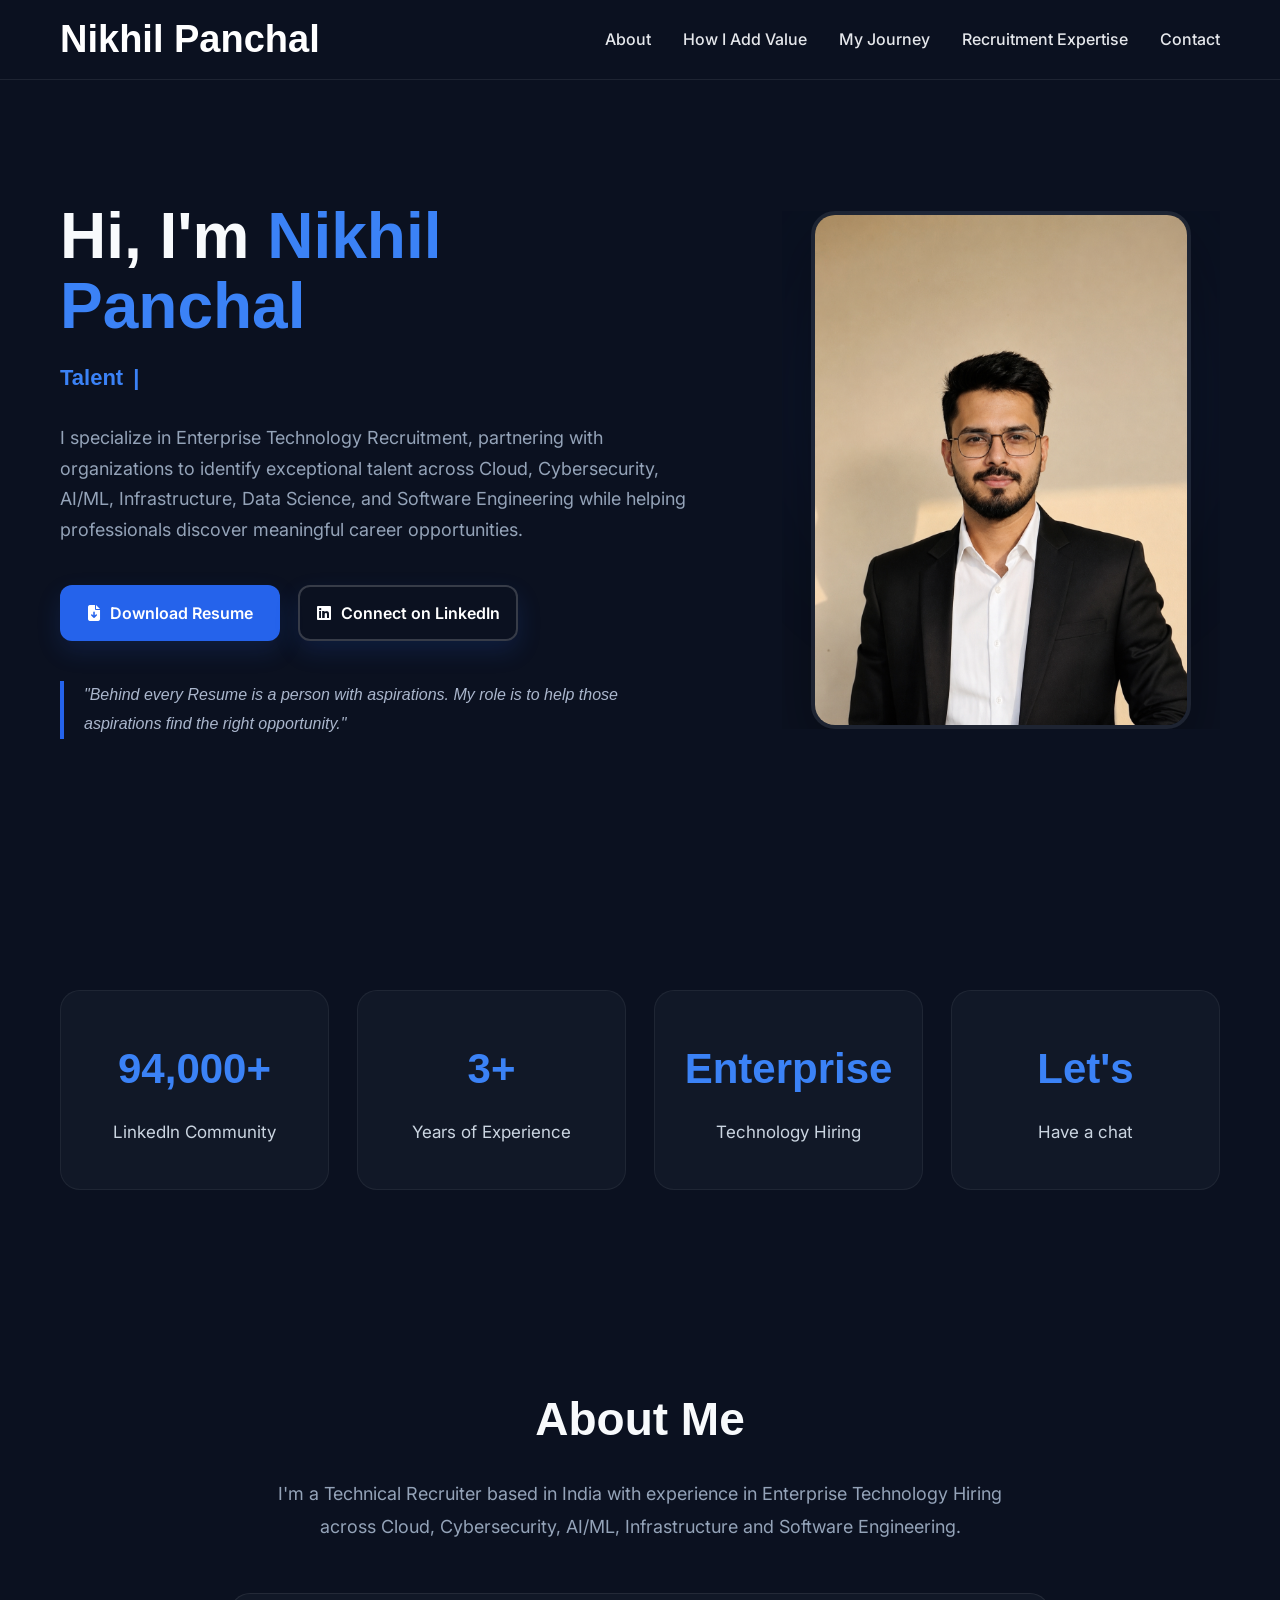
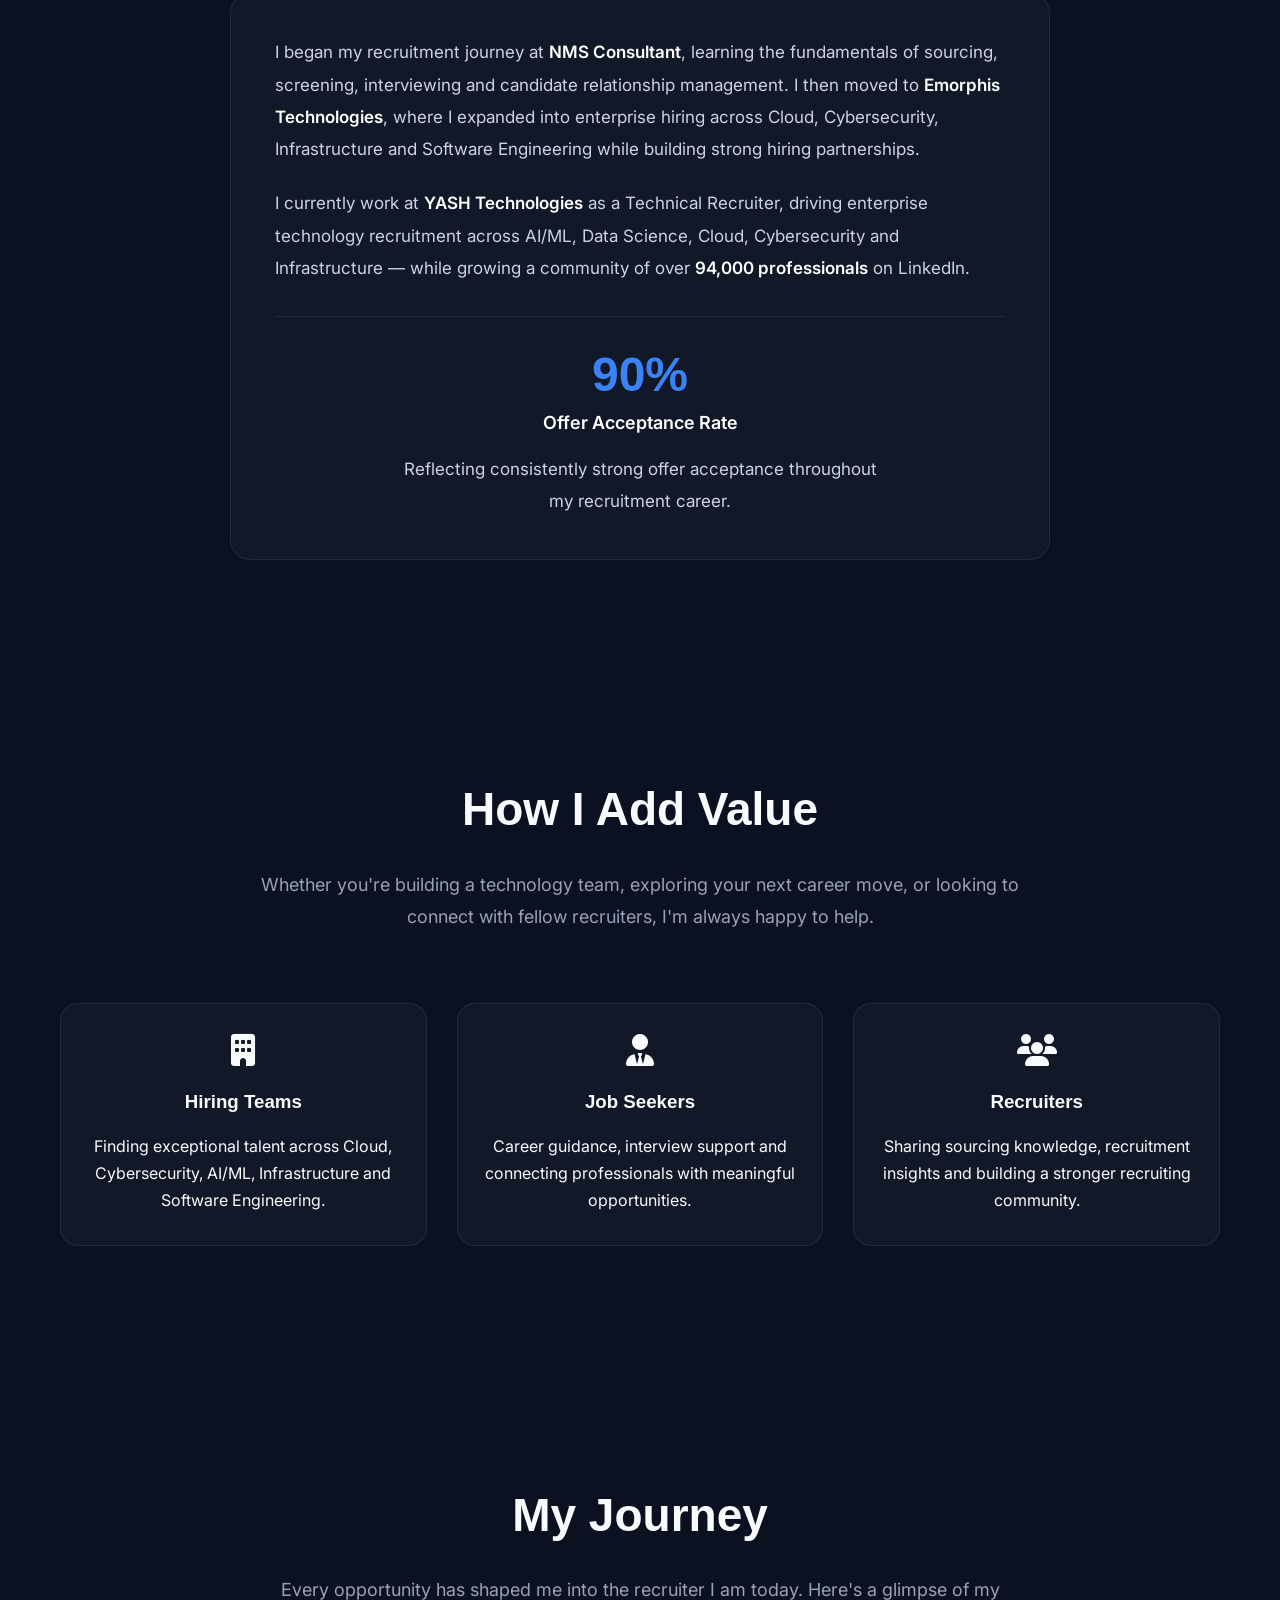
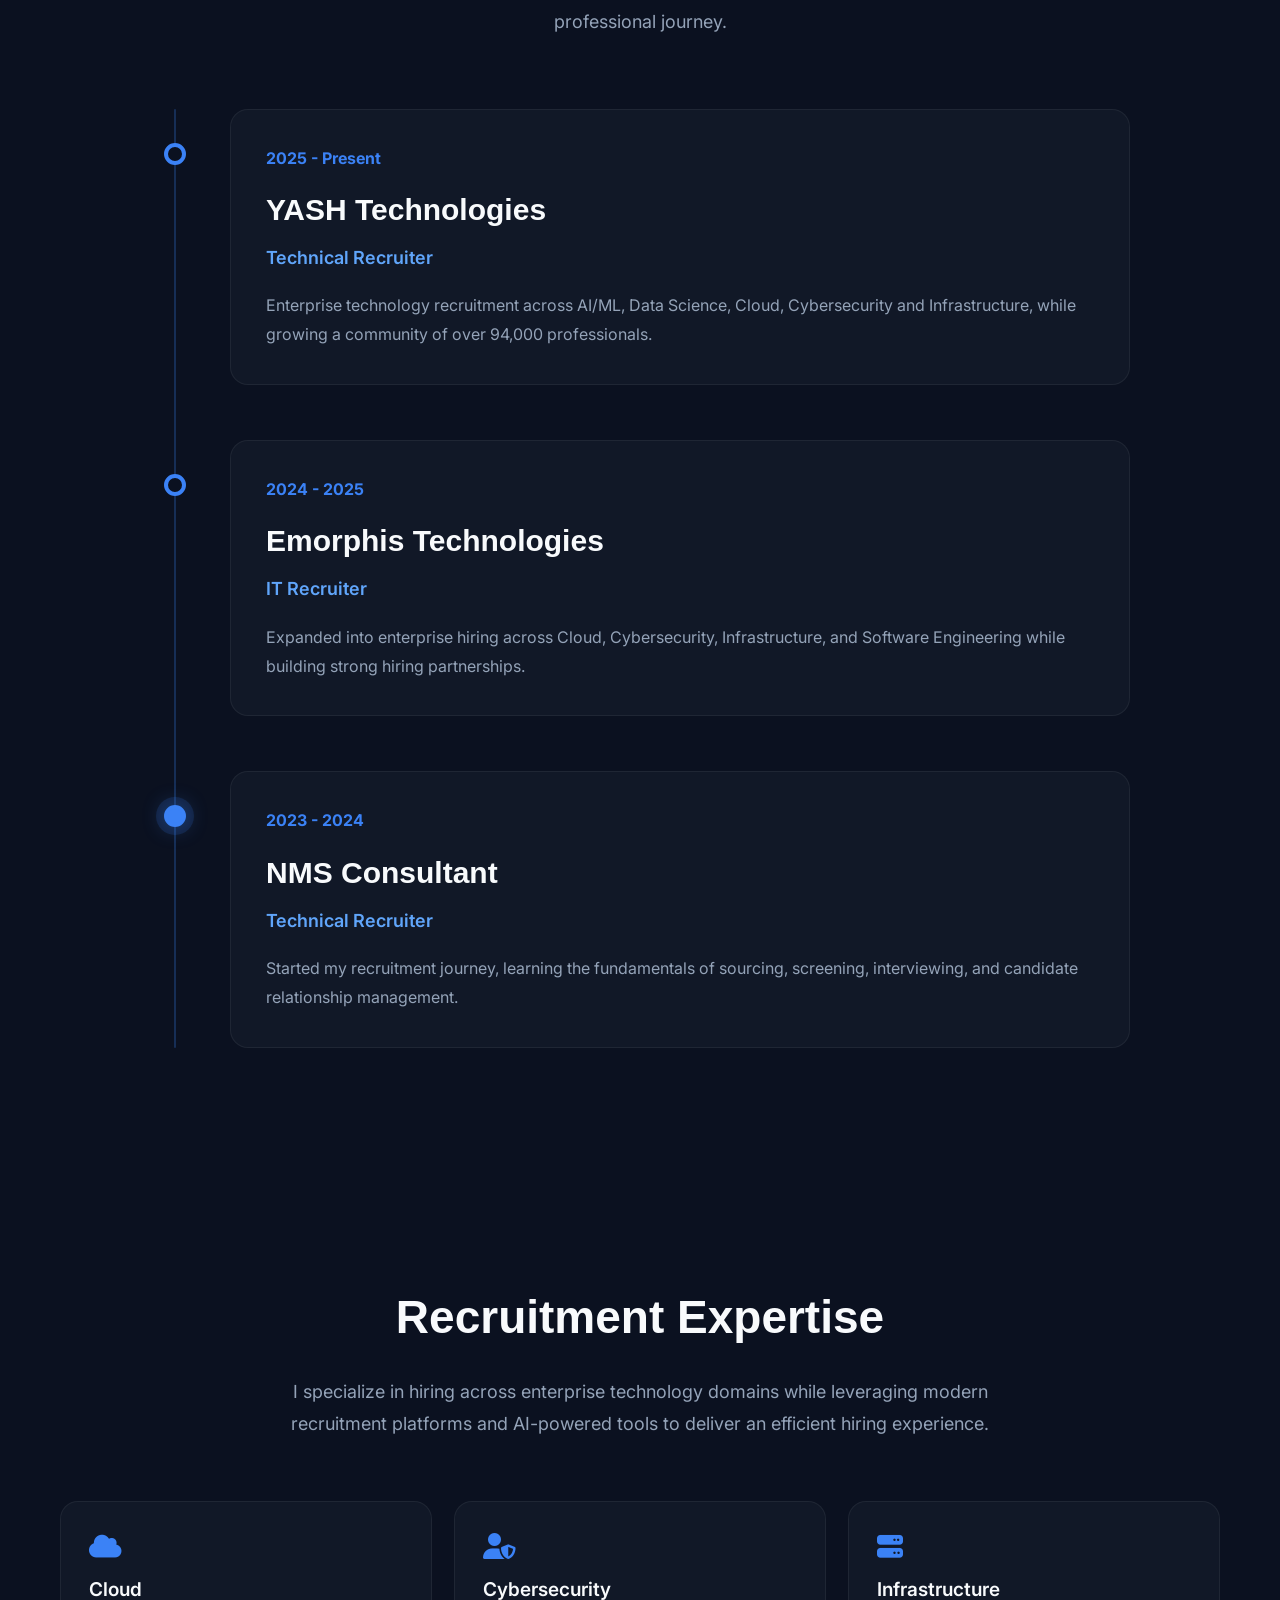
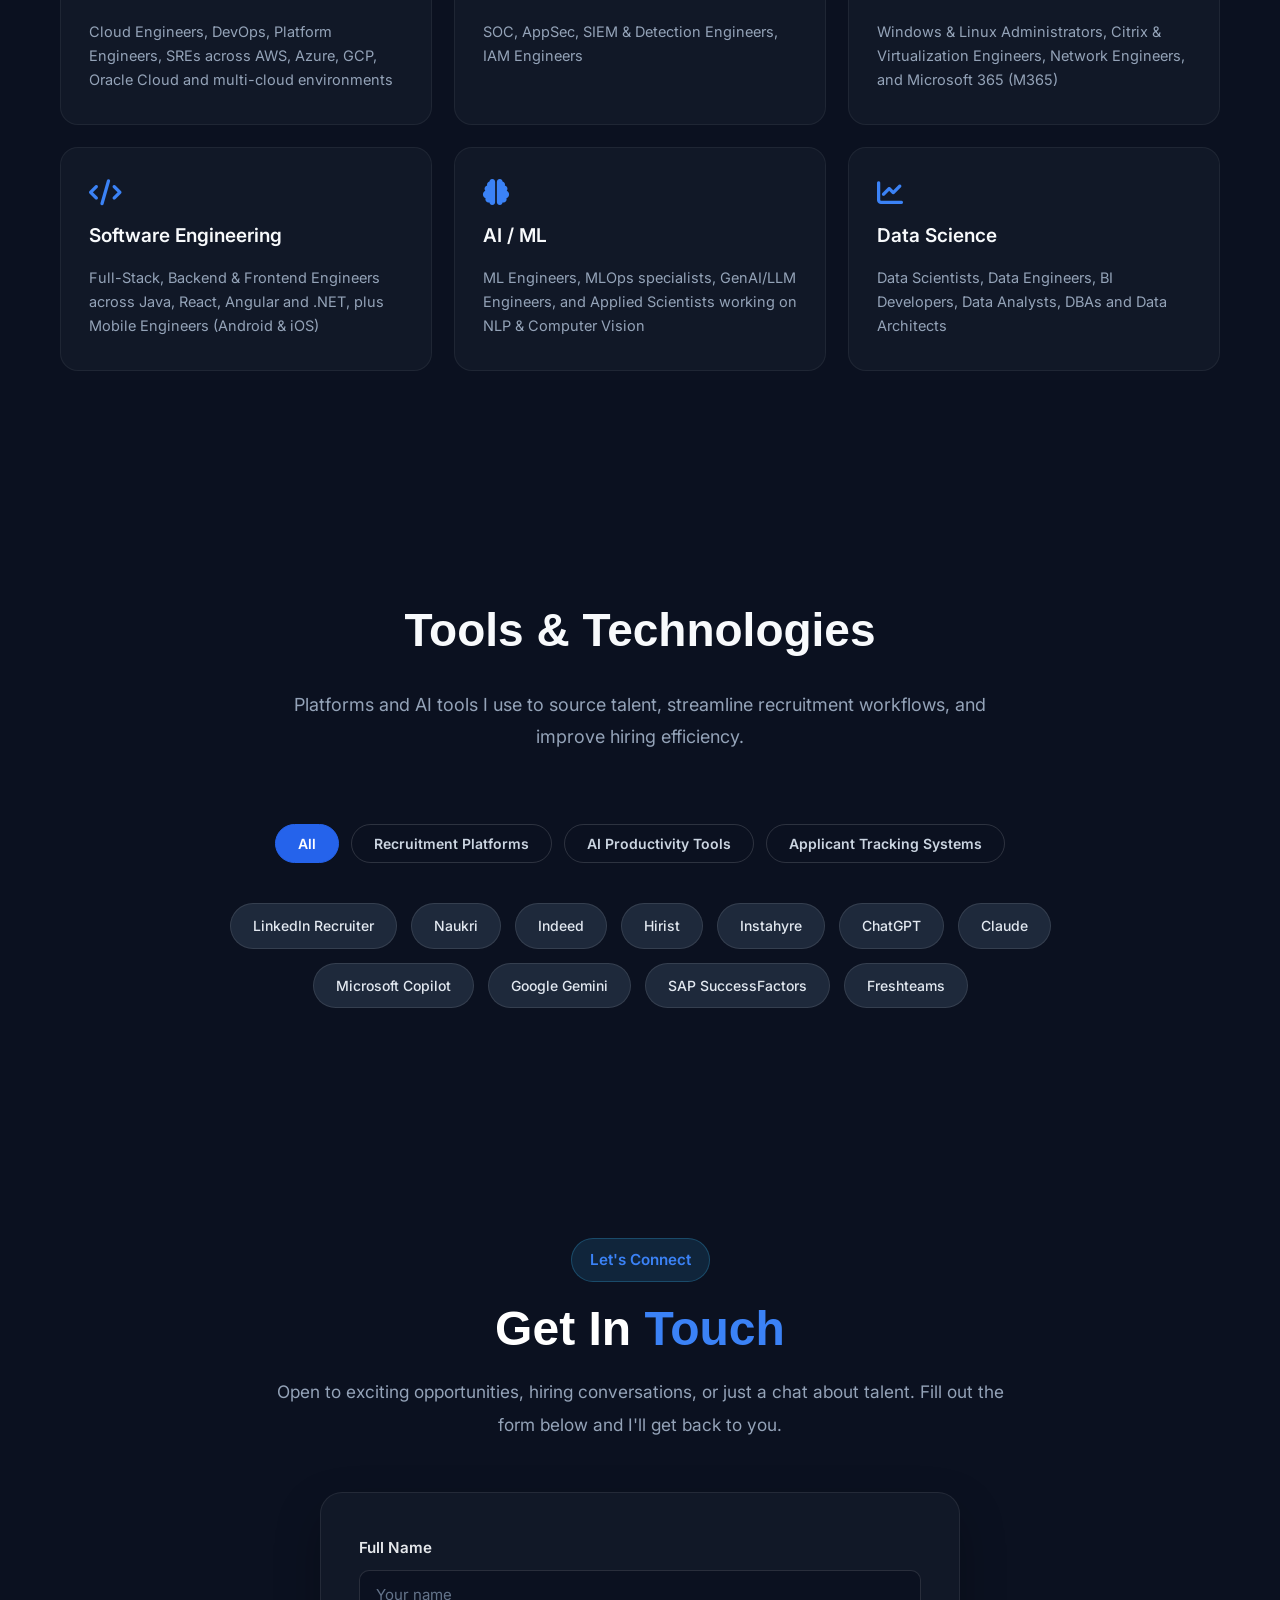
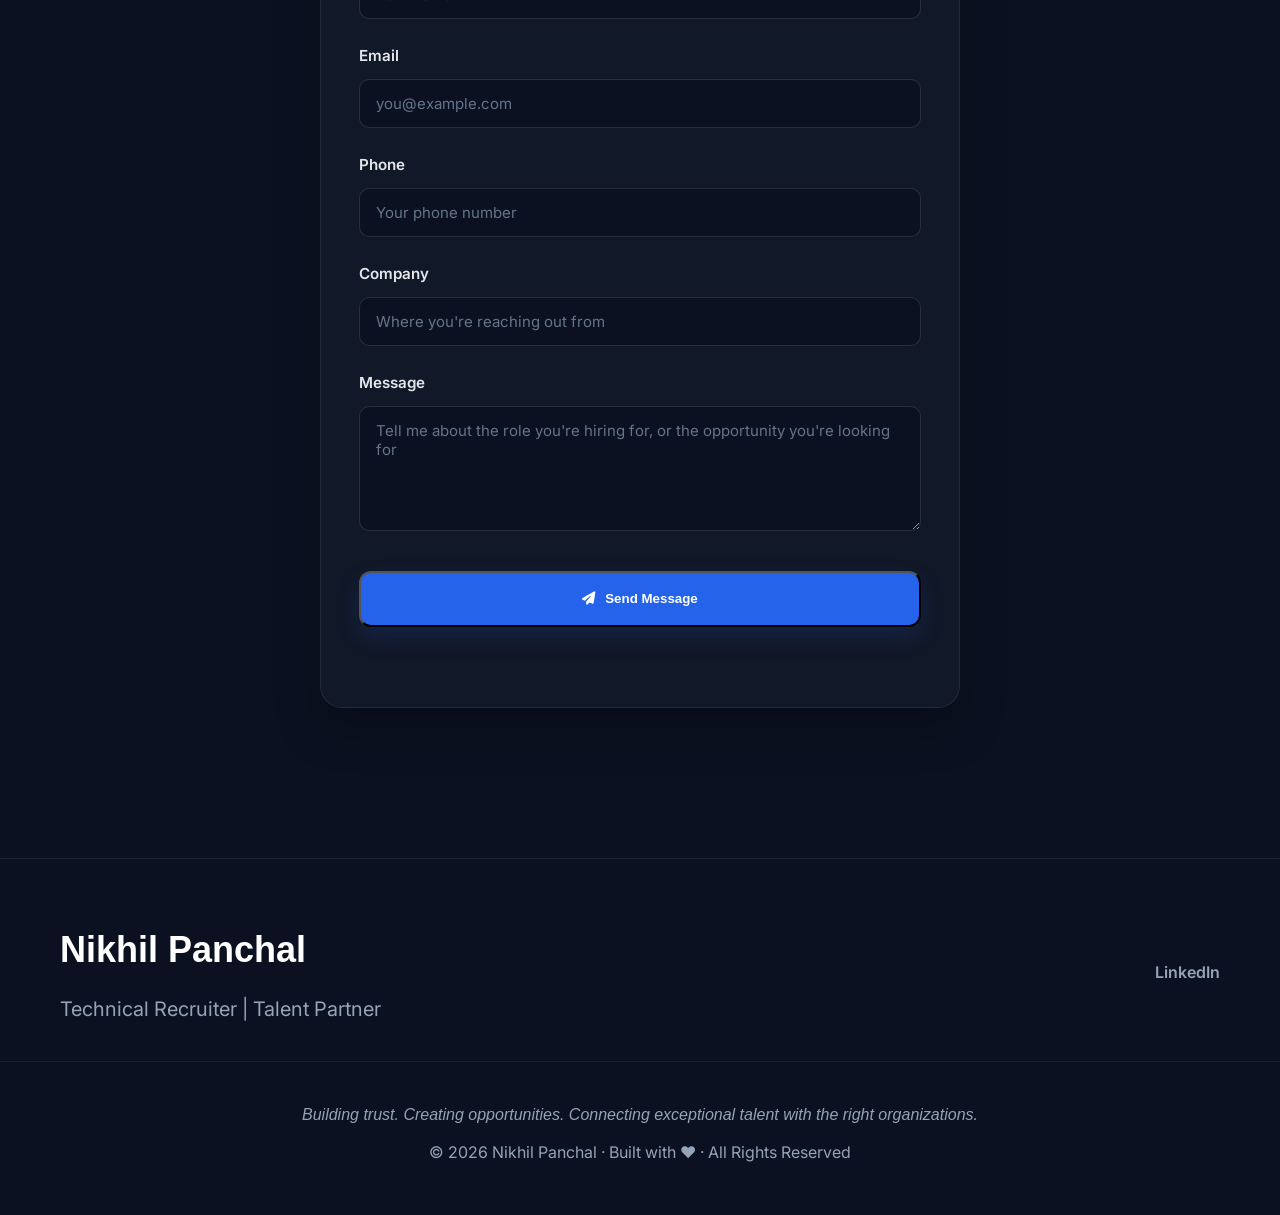
==== commit 6ba45350: "Updated the Recruitment Expertise section, and removed the icons and made it simplier" ====
--- a/index.html
+++ b/index.html
@@ -40,10 +40,10 @@
 
     <link rel="icon"
         type="image/png"
-        href="assets/images/favicon.png">
+        href="assets/icons/favicon.ico">
 
     <link rel="apple-touch-icon"
-        href="assets/images/favicon.png">
+        href="assets/icons/favicon.ico">
 
     <!-- ==========================================
          OPEN GRAPH (LinkedIn / Facebook / WhatsApp)
@@ -303,7 +303,9 @@
 
             <div class="about-stat-inline">
 
-                <div class="about-stat-number">90%+</div>
+                <div class="about-stat-number">
+                    <span class="counter" data-target="90" data-suffix="%">0</span>
+                </div>
 
                 <div class="about-stat-label">Offer Acceptance Rate</div>
 
@@ -473,31 +475,37 @@
             <div class="skill">
                 <i class="fas fa-cloud"></i>
                 <span>Cloud</span>
+                <p class="skill-desc">Cloud Engineers, DevOps, Platform Engineers, SREs across AWS, Azure, GCP, Oracle Cloud and multi-cloud environments</p>
             </div>
 
             <div class="skill">
                 <i class="fas fa-user-shield"></i>
                 <span>Cybersecurity</span>
+                <p class="skill-desc">SOC, AppSec, SIEM & Detection Engineers, IAM Engineers</p>
             </div>
 
             <div class="skill">
                 <i class="fas fa-server"></i>
                 <span>Infrastructure</span>
+                <p class="skill-desc">Windows & Linux Administrators, Citrix & Virtualization Engineers, Network Engineers, and Microsoft 365 (M365)</p>
             </div>
 
             <div class="skill">
                 <i class="fas fa-code"></i>
                 <span>Software Engineering</span>
+                <p class="skill-desc">Full-Stack, Backend & Frontend Engineers across Java, React, Angular and .NET, plus Mobile Engineers (Android & iOS)</p>
             </div>
 
             <div class="skill">
                 <i class="fas fa-brain"></i>
                 <span>AI / ML</span>
+                <p class="skill-desc">ML Engineers, MLOps specialists, GenAI/LLM Engineers, and Applied Scientists working on NLP & Computer Vision</p>
             </div>
 
             <div class="skill">
                 <i class="fas fa-chart-line"></i>
                 <span>Data Science</span>
+                <p class="skill-desc">Data Scientists, Data Engineers, BI Developers, Data Analysts, DBAs and Data Architects</p>
             </div>
 
         </div>
@@ -653,8 +661,6 @@
 </button>
 
 <script src="js/portfolio.js"></script>
-<script src="js/candidate.js"></script>
-<script src="js/forms.js"></script>
 
 </body>
 </html>
--- a/style.css
+++ b/style.css
@@ -301,10 +301,6 @@
 
     font-size:22px;
 
-    line-height:1.8;
-
-    min-height:42px;
-
     color:#ffffff;
 
     margin-bottom:28px;
@@ -312,9 +308,6 @@
     line-height:1.6;
 
     min-height:34px;
-
-    display:flex;
-    align-items:center;
 
 }
 
@@ -1170,13 +1163,15 @@
 
     border-radius:18px;
 
-    padding:22px 28px;
+    padding:32px 28px;
 
     display:flex;
 
-    align-items:center;
-
-    gap:15px;
+    flex-direction:column;
+
+    align-items:flex-start;
+
+    gap:14px;
 
     transition:.35s ease;
 
@@ -1196,7 +1191,7 @@
 
 .skill i{
 
-    font-size:22px;
+    font-size:26px;
 
     color:#3B82F6;
 
@@ -1204,9 +1199,21 @@
 
 .skill span{
 
-    font-size:18px;
+    font-size:19px;
 
     font-weight:600;
+
+}
+
+.skill-desc{
+
+    font-size:14.5px;
+
+    line-height:1.65;
+
+    color:#94A3B8;
+
+    margin:0;
 
 }
 
@@ -1870,6 +1877,15 @@
 
         order:-1;
 
+    }
+
+    .hero-image img{
+        width:220px;
+    }
+
+    .hero-image::before{
+        width:220px;
+        height:220px;
     }
 
     .hero-buttons{
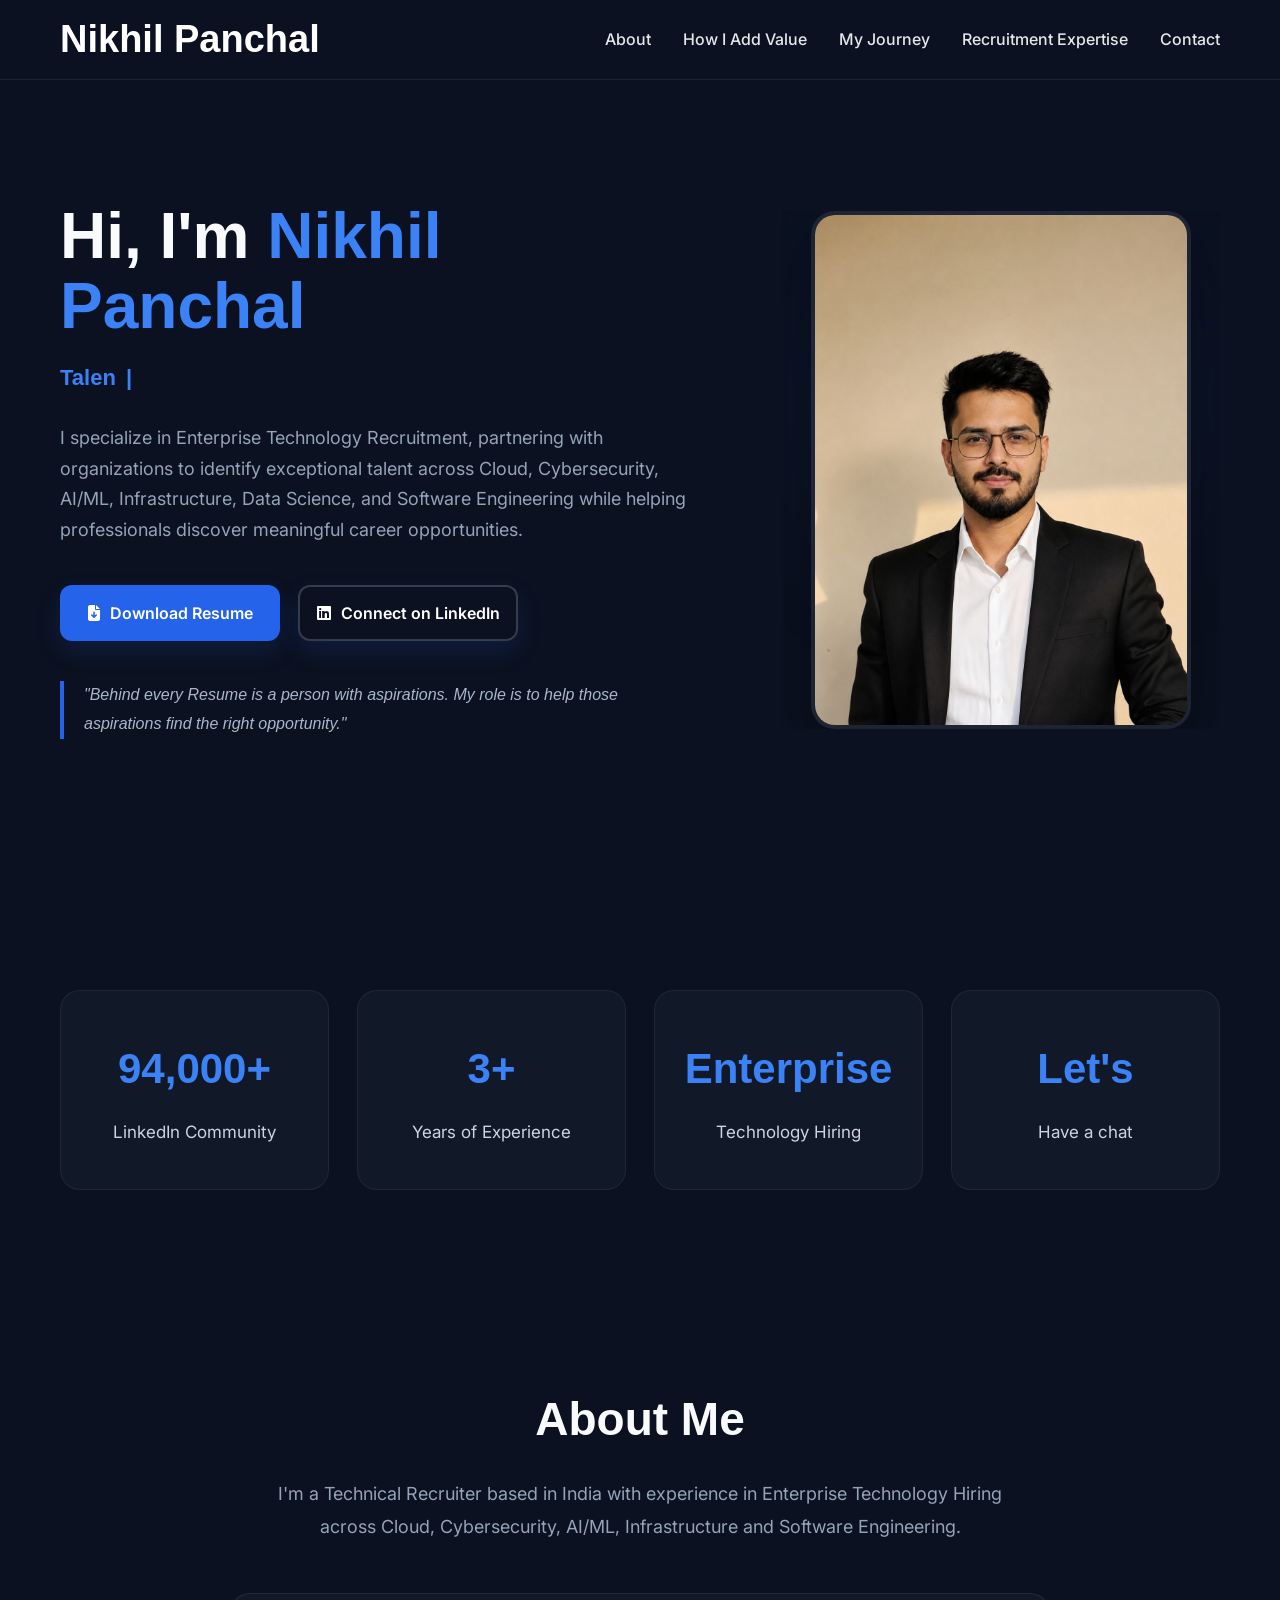
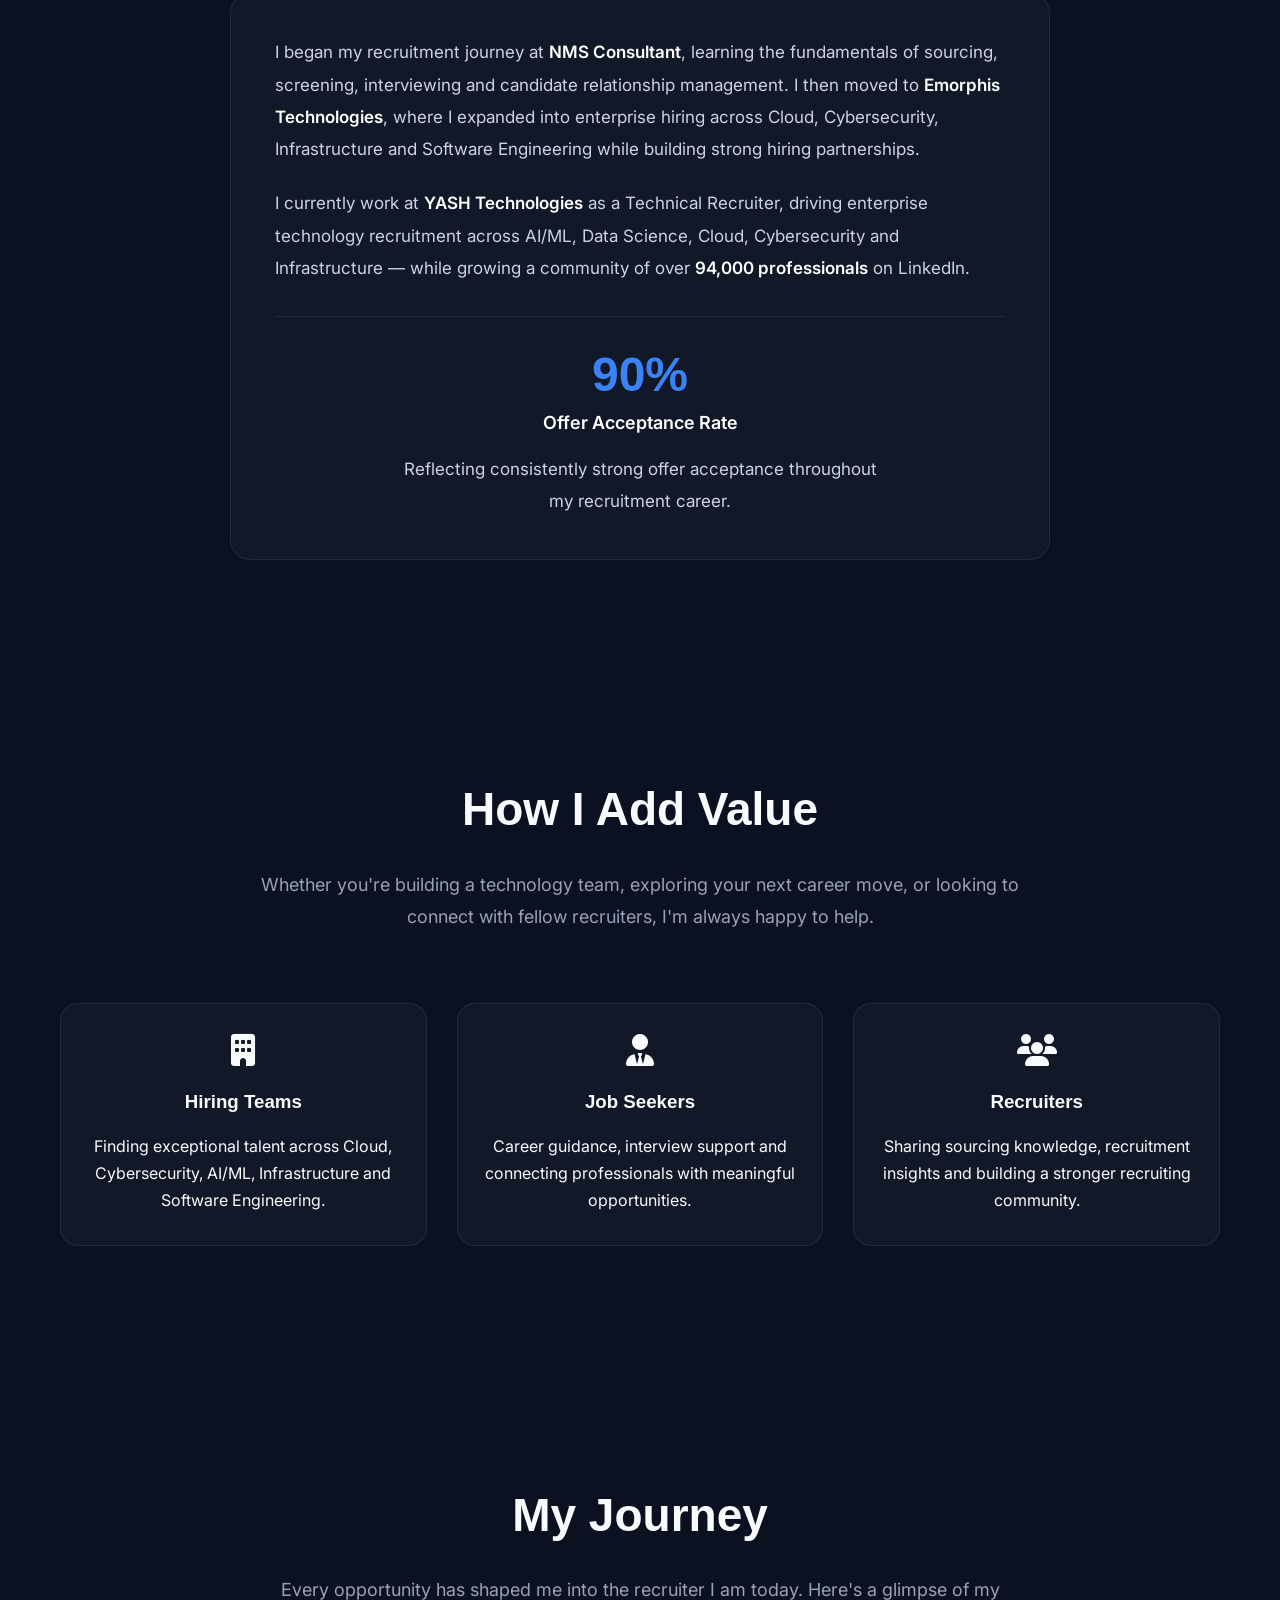
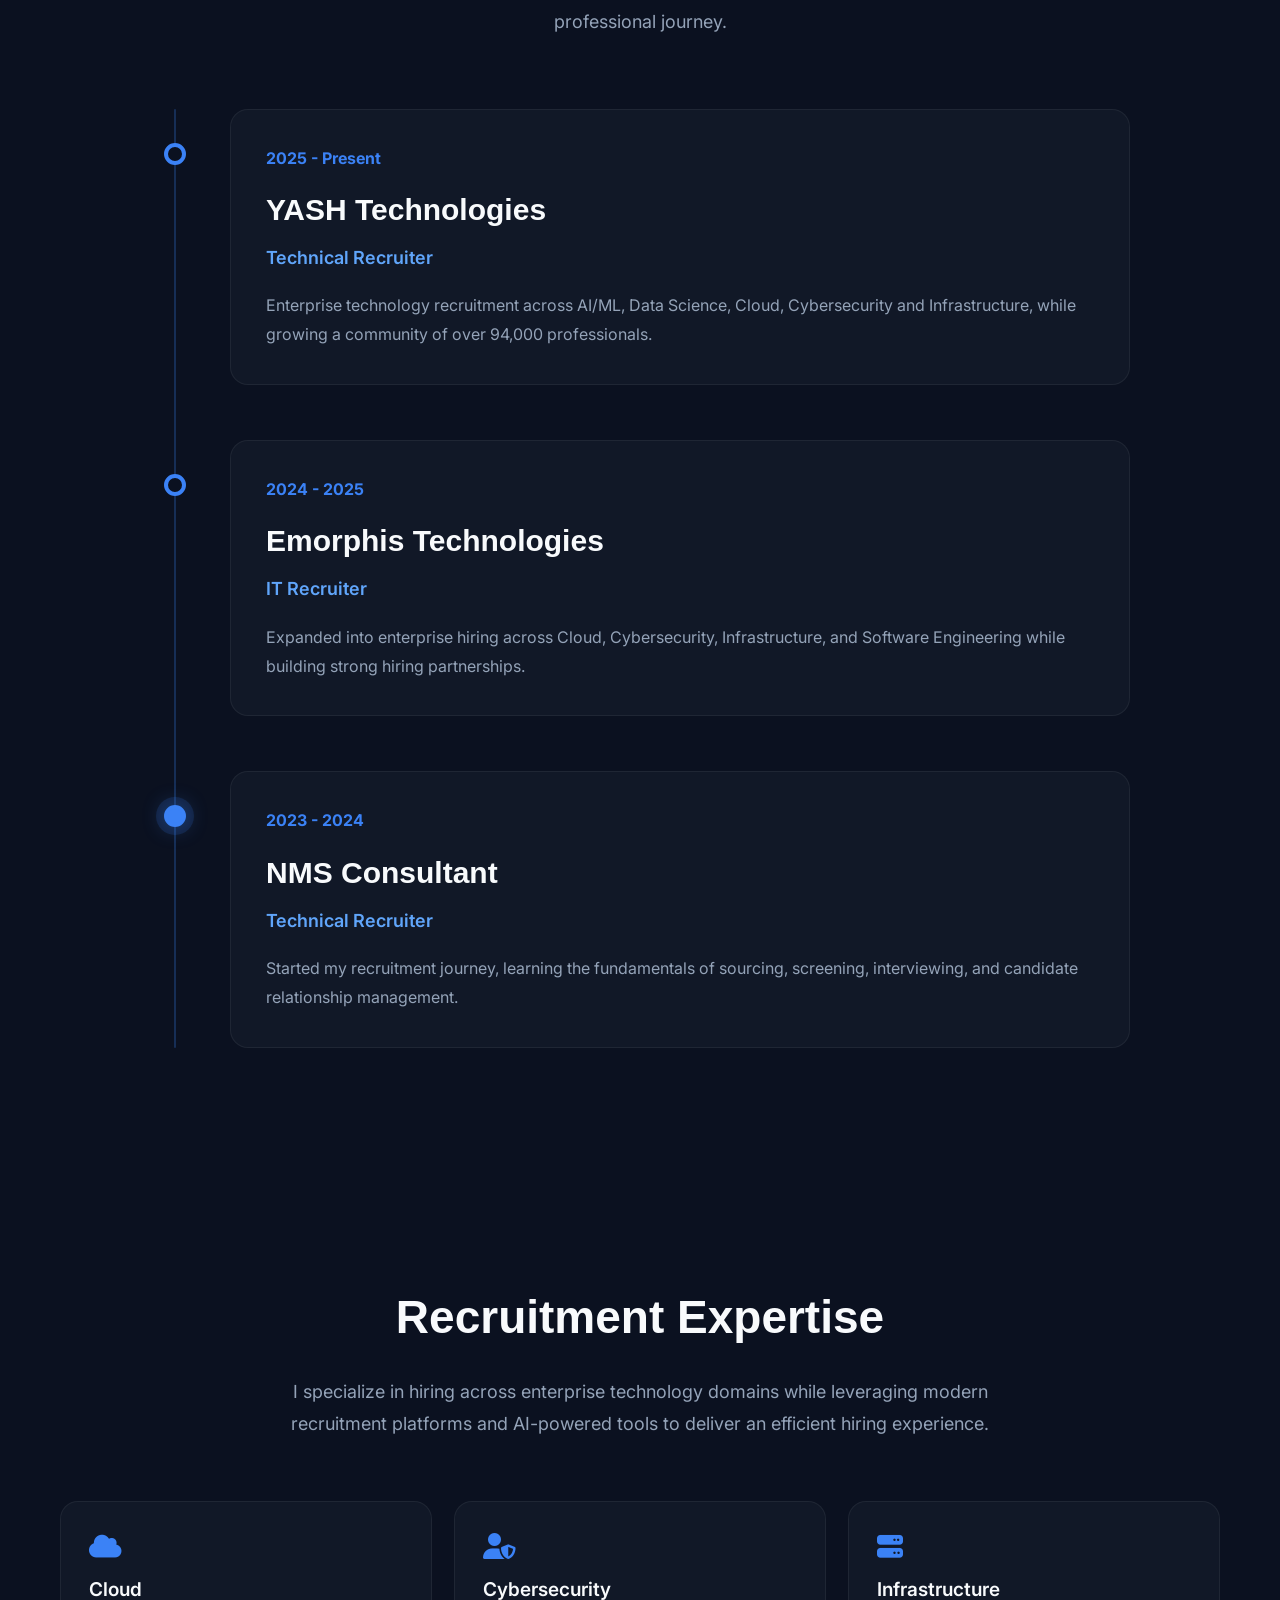
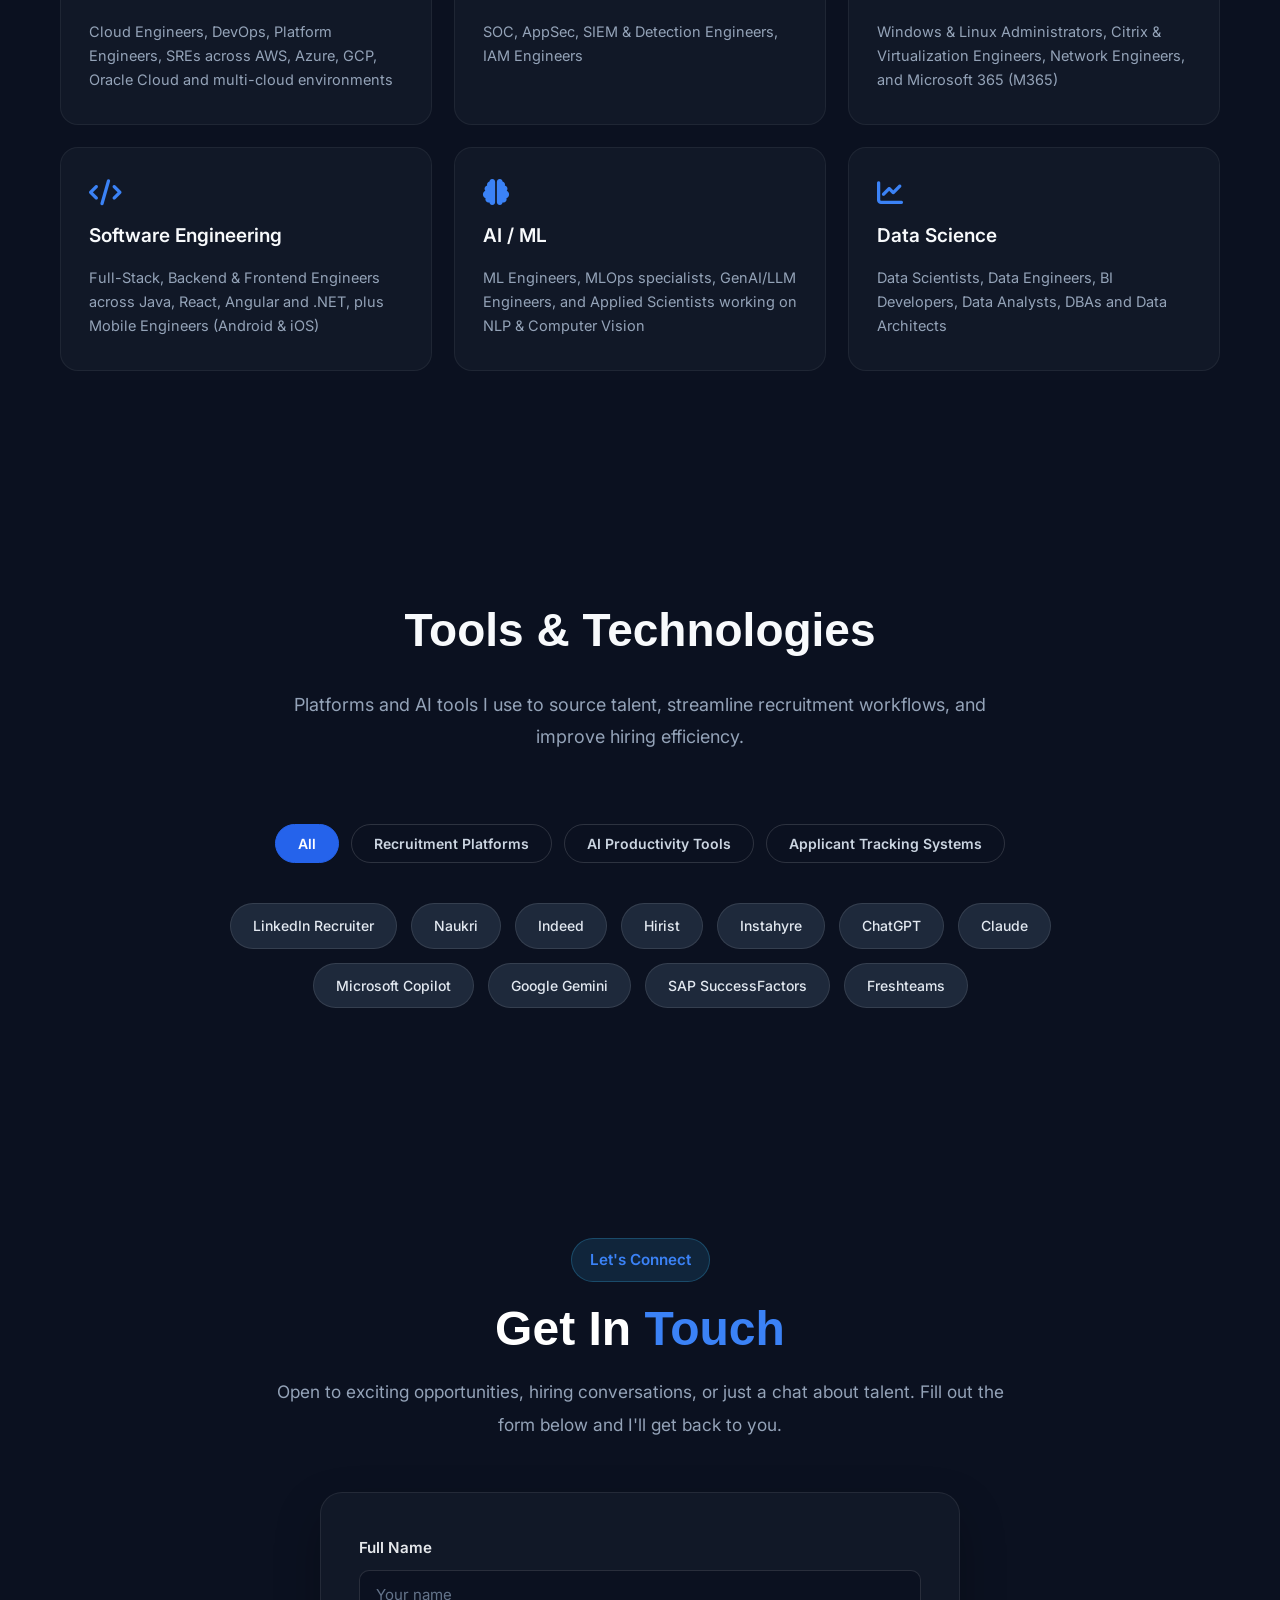
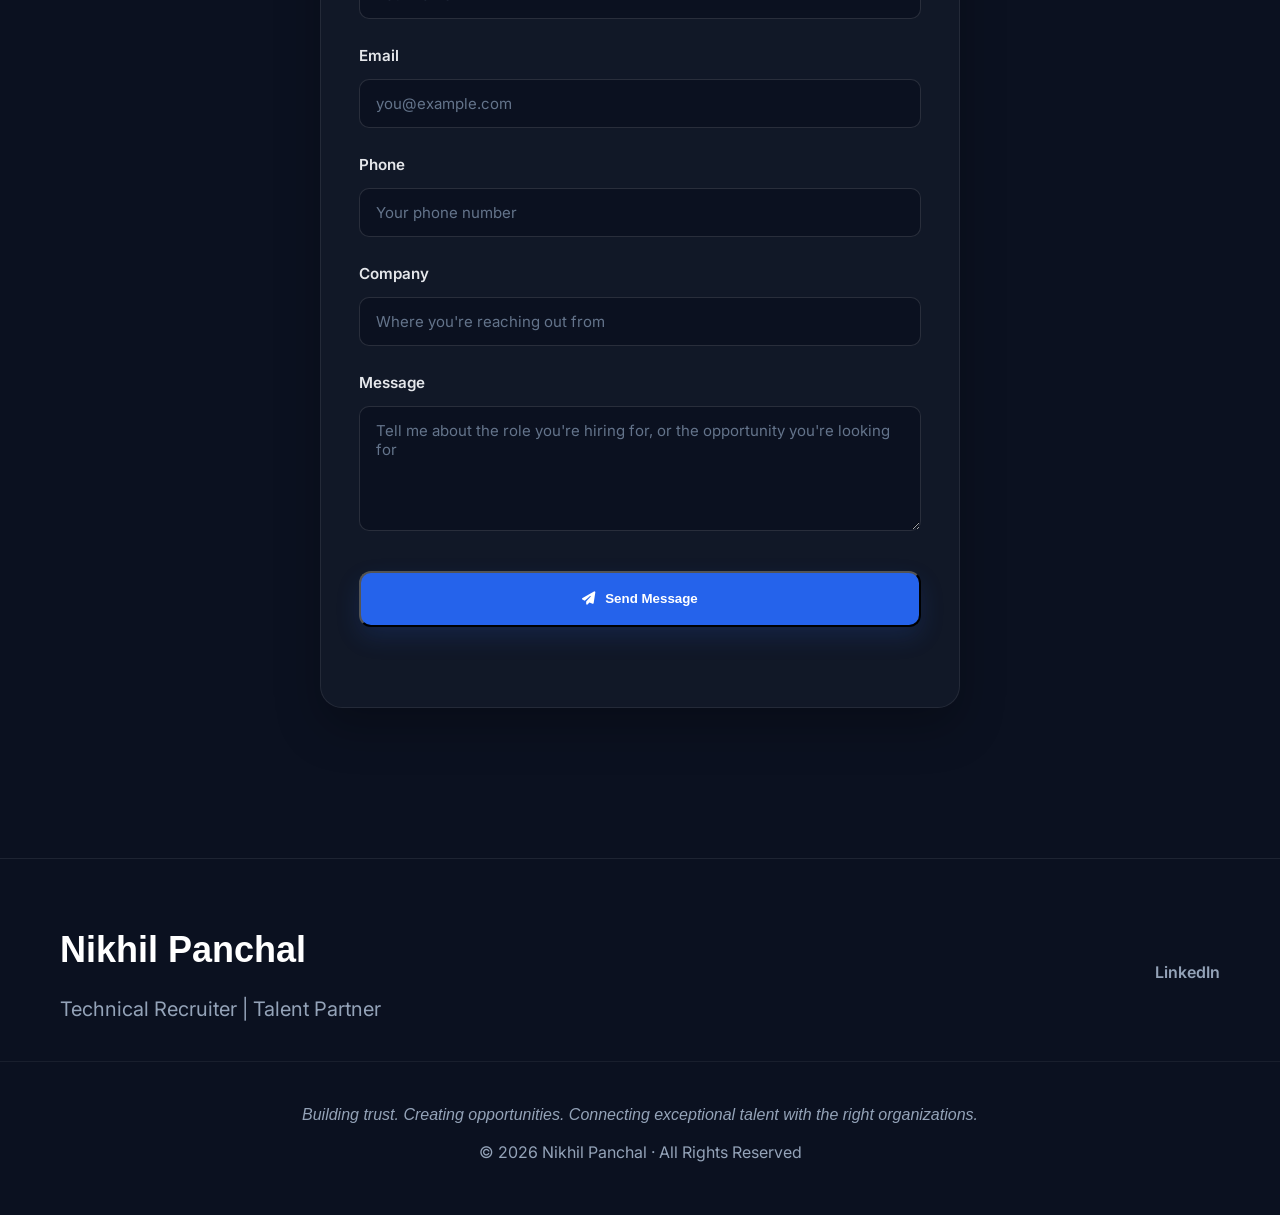
==== commit 6674ca2b: "Added the Analytics dashboard in the backend" ====
--- a/index.html
+++ b/index.html
@@ -27,6 +27,18 @@
 
     <meta name="theme-color"
         content="#0F172A">
+
+    <!-- ==========================================
+         GOOGLE ANALYTICS (GA4)
+    =========================================== -->
+
+    <script async src="https://www.googletagmanager.com/gtag/js?id=G-0SMXCDFG9R"></script>
+    <script>
+        window.dataLayer = window.dataLayer || [];
+        function gtag(){dataLayer.push(arguments);}
+        gtag('js', new Date());
+        gtag('config', 'G-0SMXCDFG9R');
+    </script>
 
     <!-- ==========================================
          CANONICAL
@@ -650,7 +662,7 @@
 
     <div class="footer-bottom">
         <p><em>Building trust. Creating opportunities. Connecting exceptional talent with the right organizations.</em></p>
-        <p>© 2026 Nikhil Panchal · Built with <span class="footer-heart">❤️</span> · All Rights Reserved</p>
+        <p>© 2026 Nikhil Panchal · All Rights Reserved</p>
     </div>
 
 </footer>
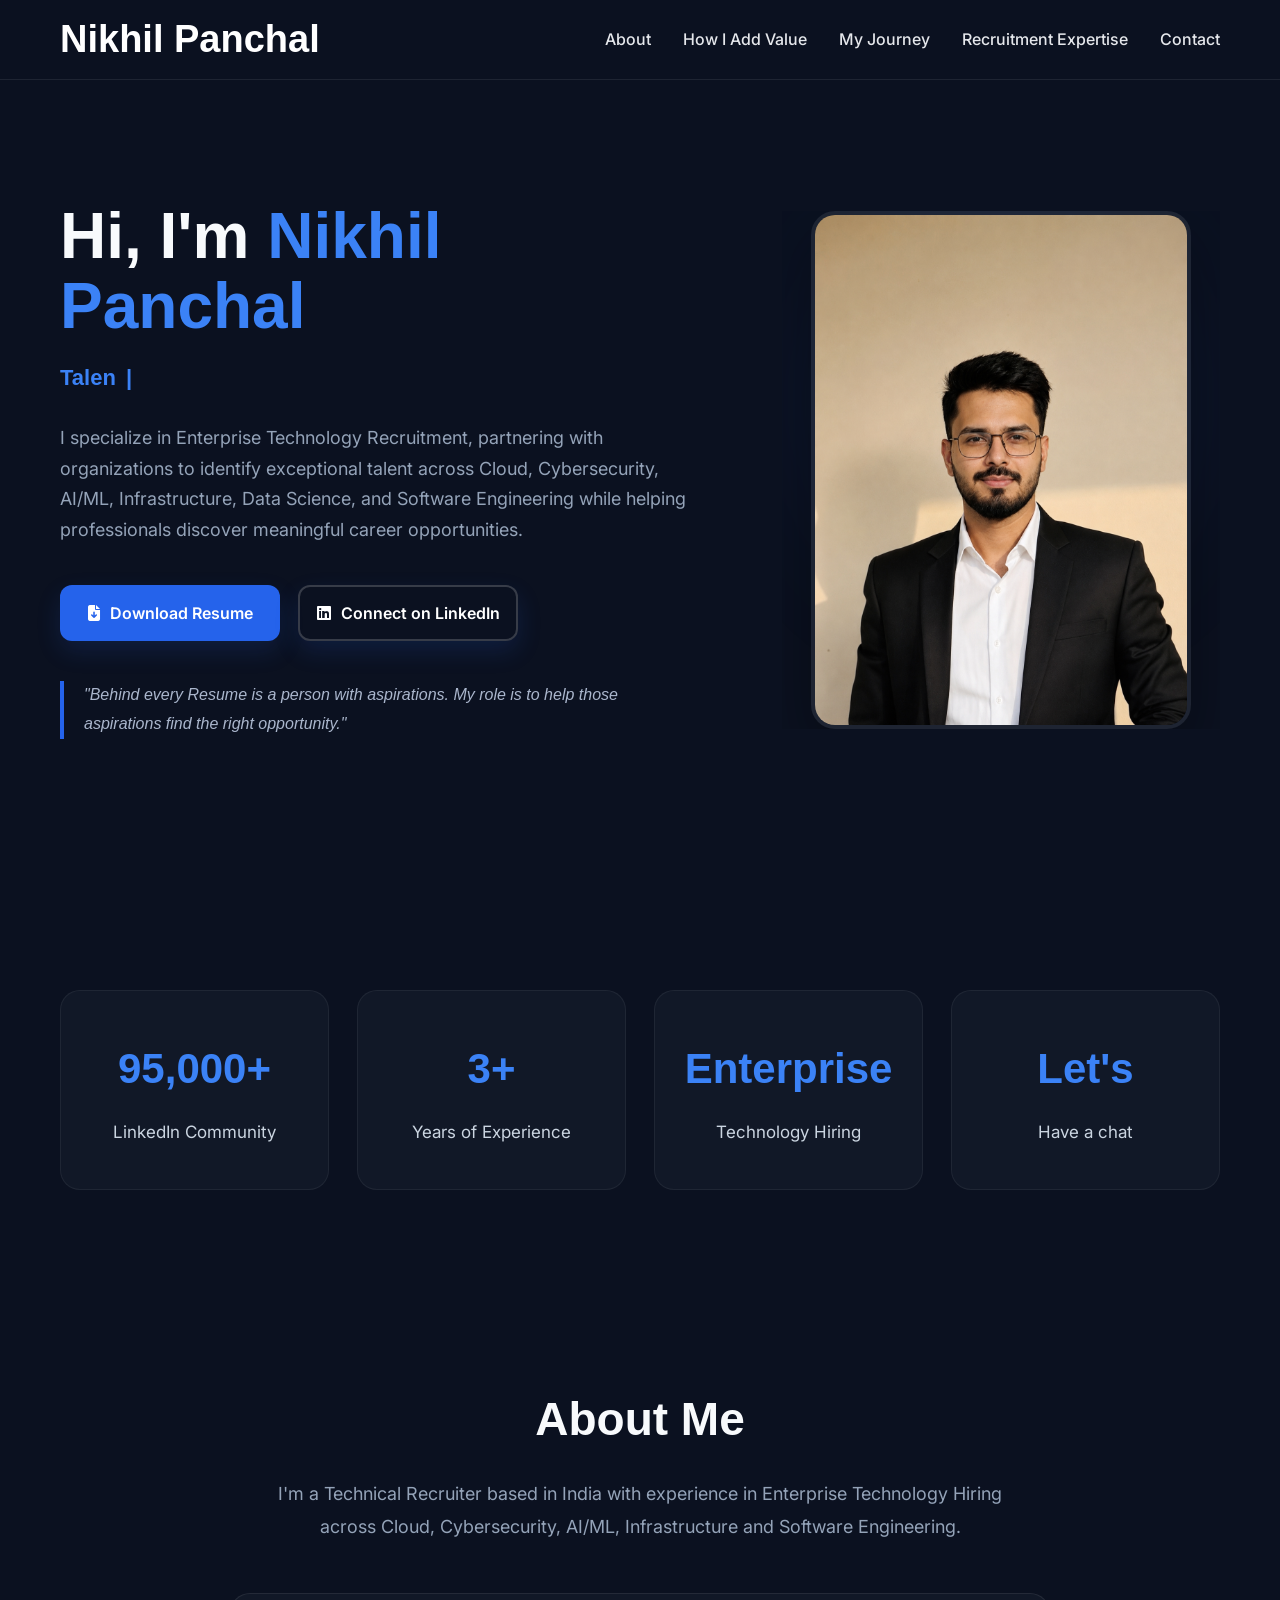
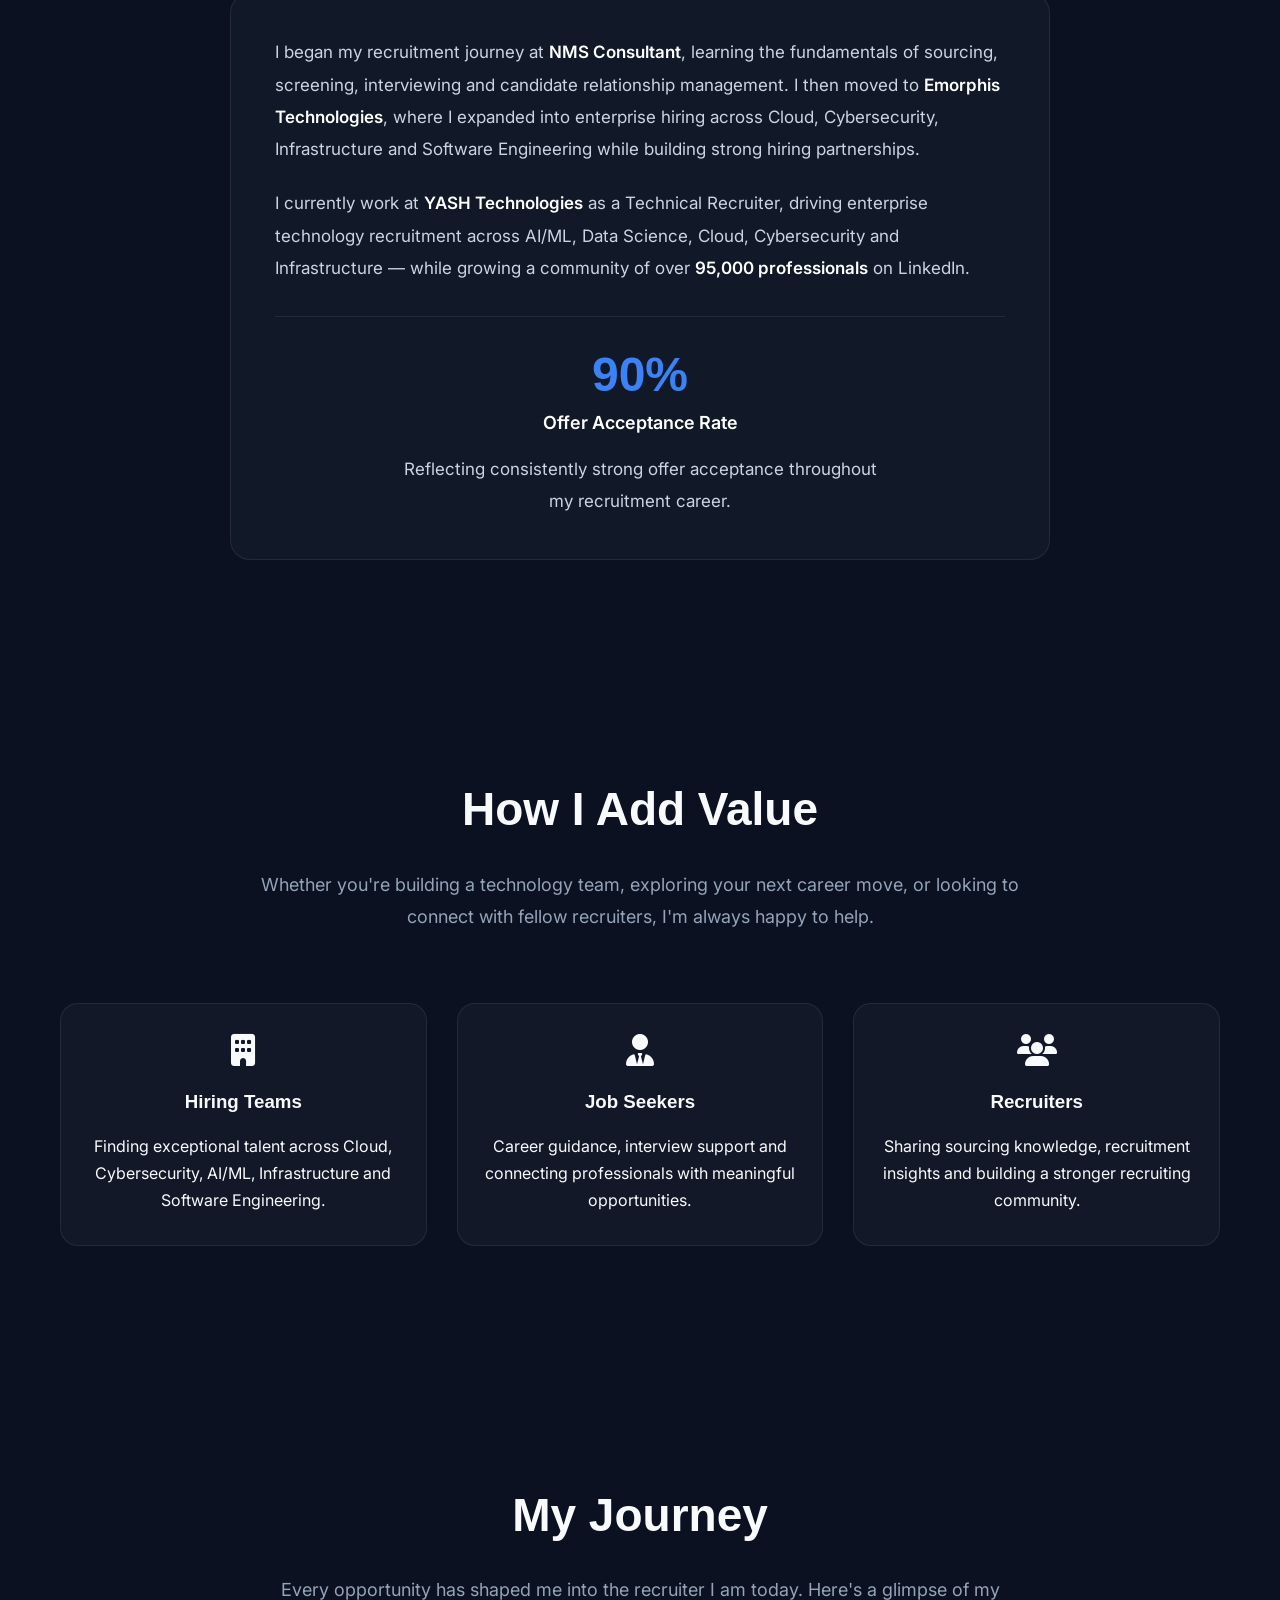
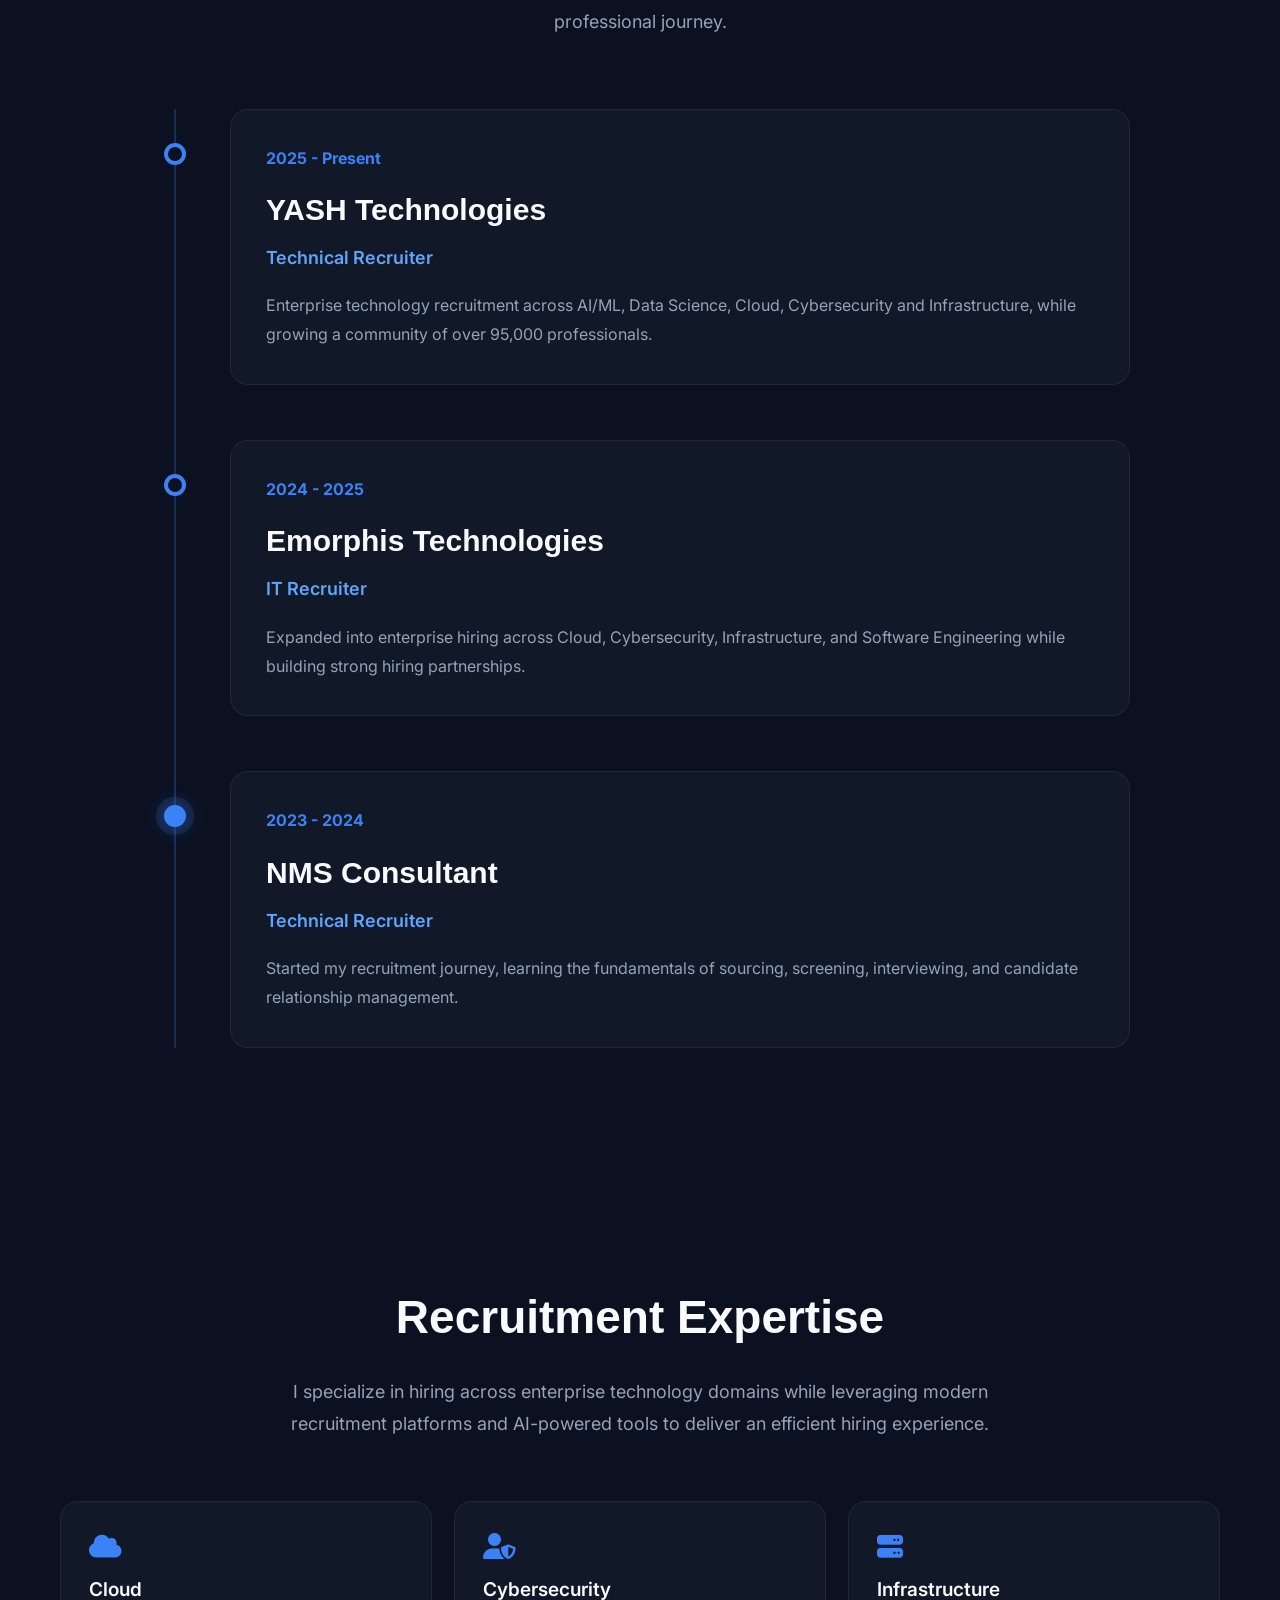
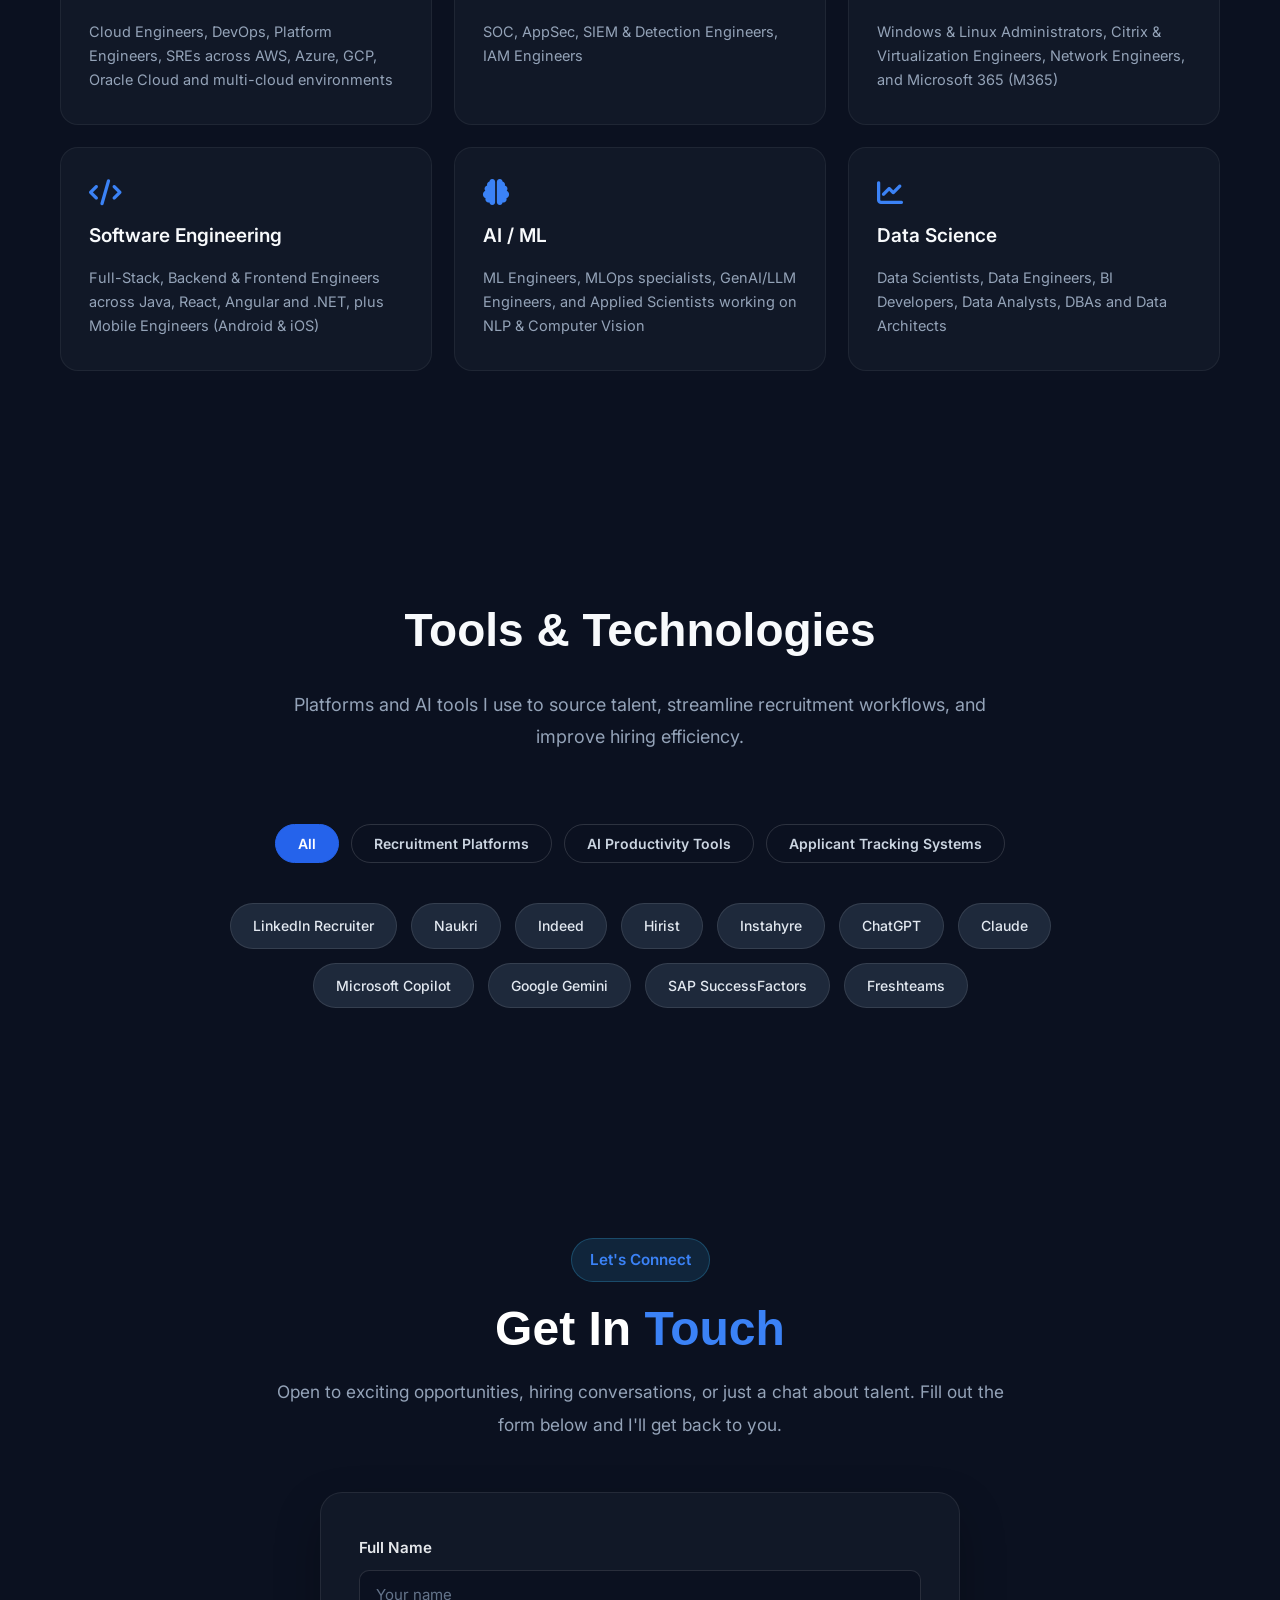
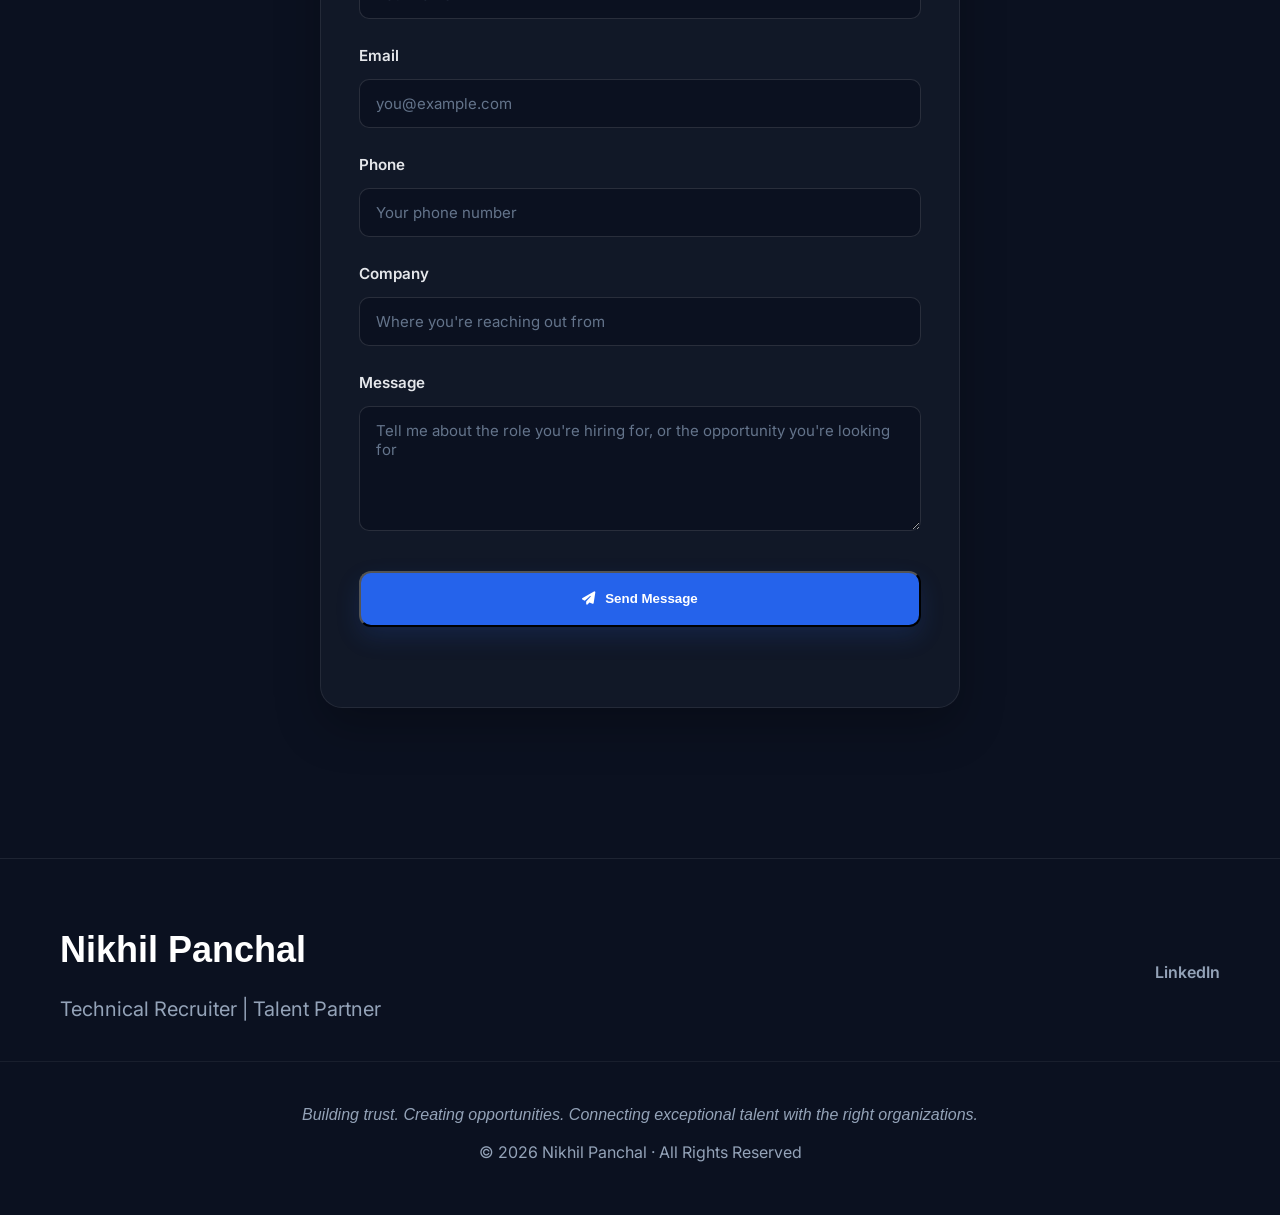
==== commit d17f15c1: "Updated resume and index with new figures" ====
--- a/index.html
+++ b/index.html
@@ -243,7 +243,7 @@
 
             <div class="card">
 
-                <h3 class="counter" data-target="94000">0</h3>
+                <h3 class="counter" data-target="95000">0</h3>
                 <p>LinkedIn Community</p>
 
             </div>
@@ -310,7 +310,7 @@
                 Technical Recruiter, driving enterprise technology recruitment
                 across AI/ML, Data Science, Cloud, Cybersecurity and
                 Infrastructure — while growing a community of over
-                <strong>94,000 professionals</strong> on LinkedIn.
+                <strong>95,000 professionals</strong> on LinkedIn.
             </p>
 
             <div class="about-stat-inline">
@@ -419,7 +419,7 @@
 
                     <h4>Technical Recruiter</h4>
 
-                    <p> Enterprise technology recruitment across AI/ML, Data Science, Cloud, Cybersecurity and Infrastructure, while growing a community of over 94,000 professionals.
+                    <p> Enterprise technology recruitment across AI/ML, Data Science, Cloud, Cybersecurity and Infrastructure, while growing a community of over 95,000 professionals.
 
                     </p>
 
